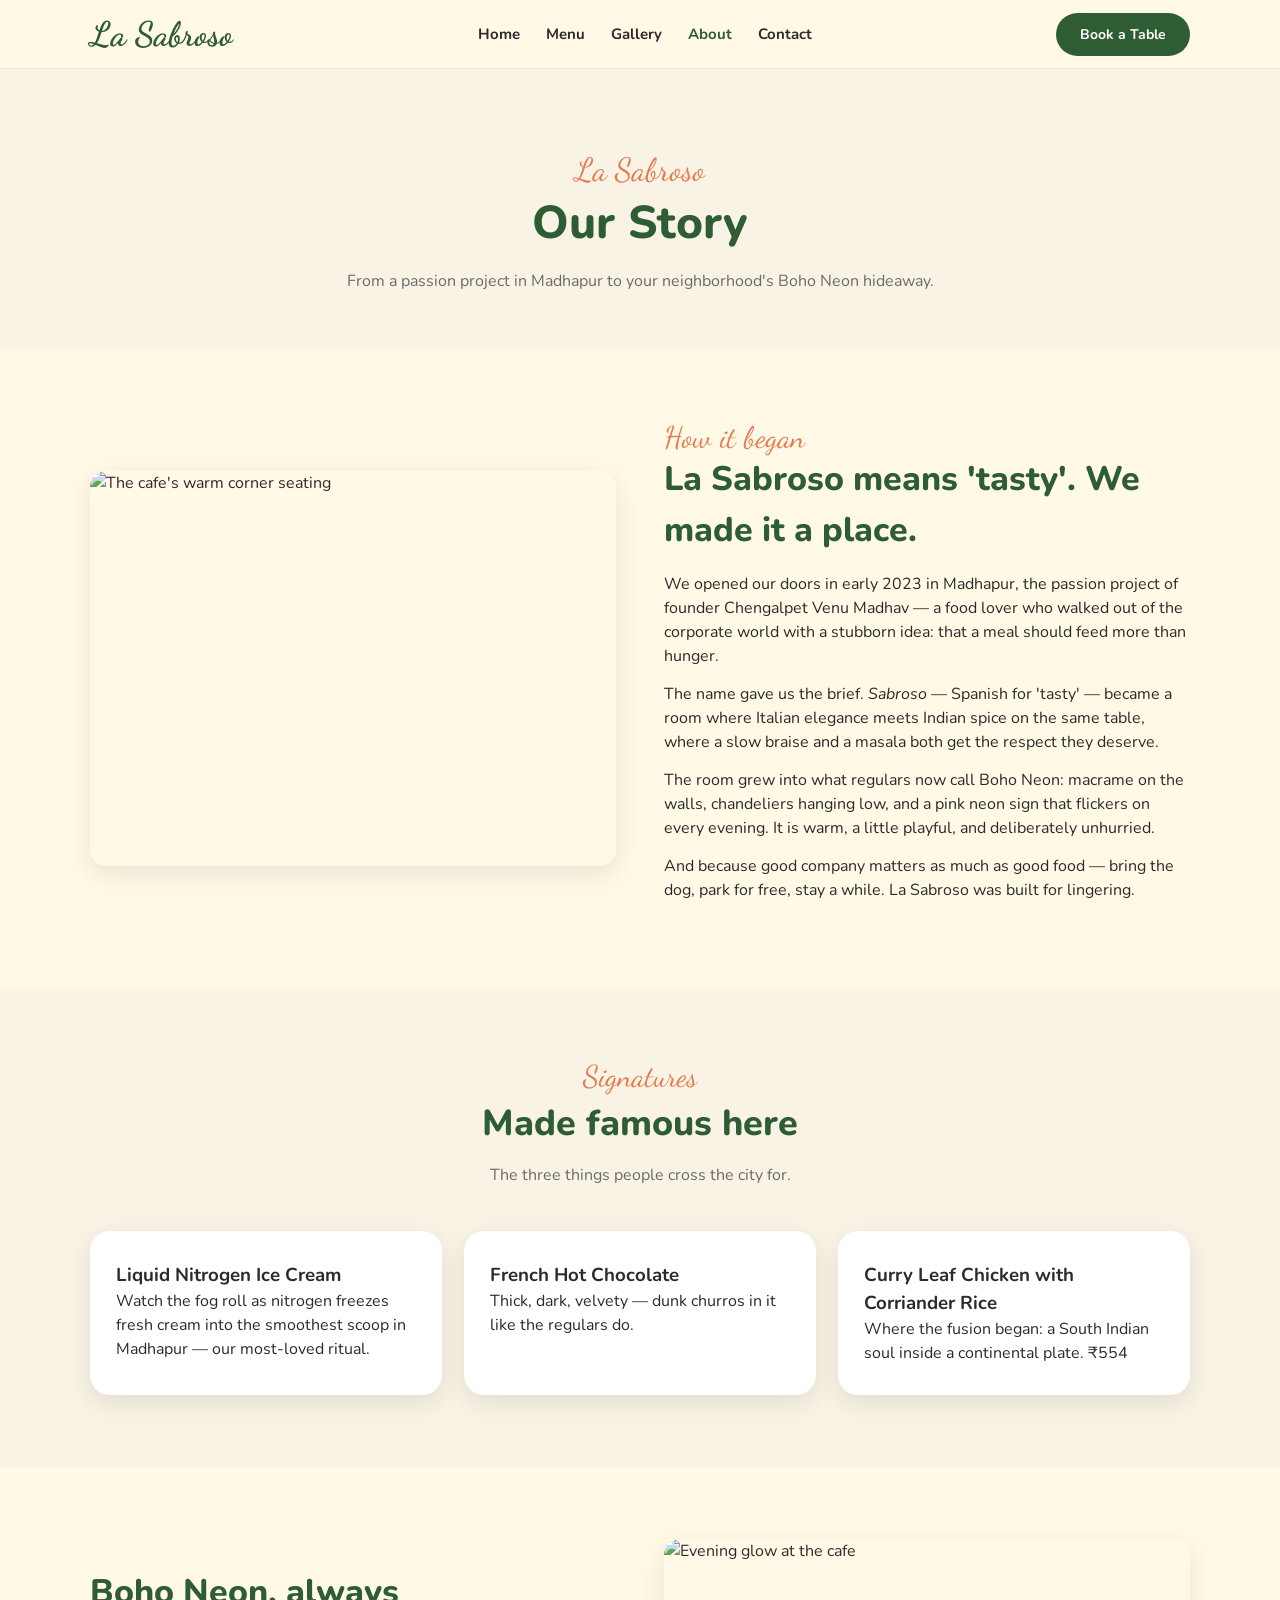
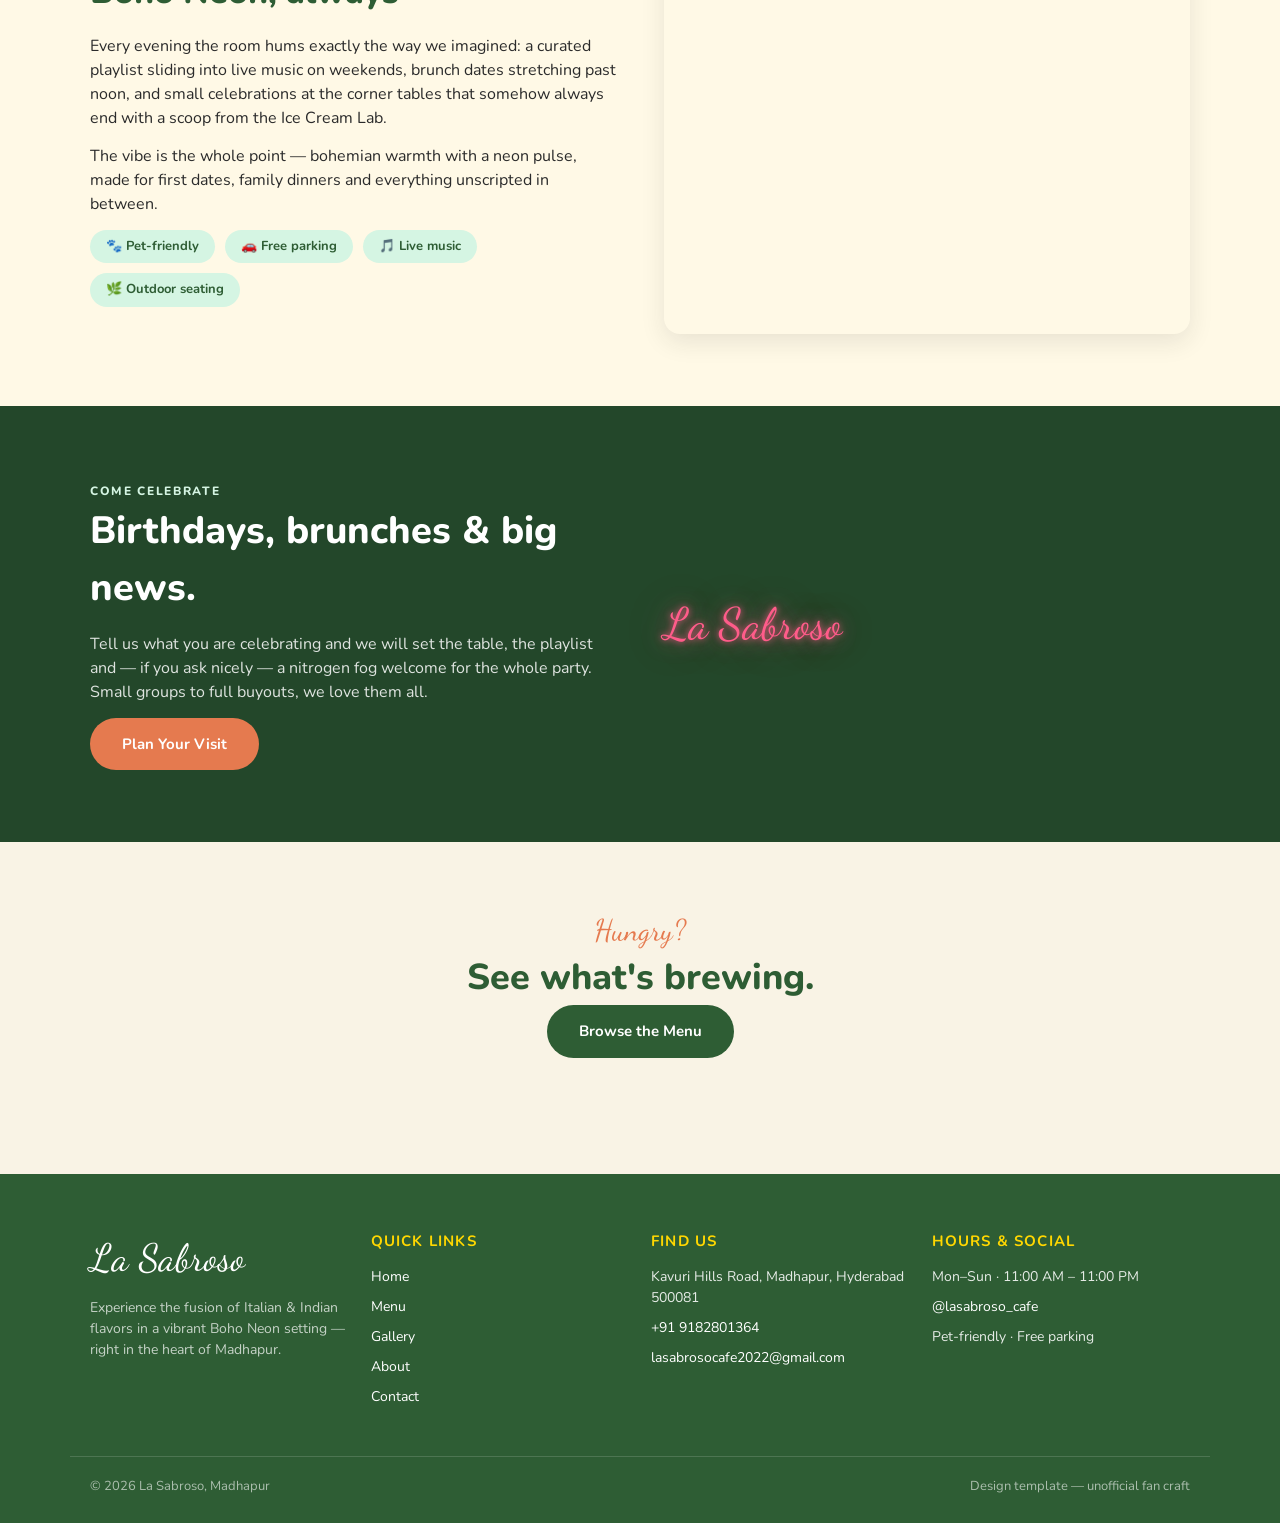
==== about.html @ 9836af0d "La Sabroso design template: DESIGN.md brand tokens + 5-page HTML/CSS kit (Home, Menu, Gallery, About" ====
<!DOCTYPE html>
<html lang="en">
<head>
  <meta charset="UTF-8">
  <meta name="viewport" content="width=device-width, initial-scale=1.0">
  <title>About — La Sabroso · Boho Neon Cafe in Madhapur</title>
  <meta name="description" content="The story of La Sabroso, Madhapur — a passion project blending Italian elegance with Indian spice, liquid-nitrogen gelato, and a pet-friendly Boho Neon room.">
  <link rel="preconnect" href="https://fonts.googleapis.com">
  <link rel="preconnect" href="https://fonts.gstatic.com" crossorigin>
  <link href="https://fonts.googleapis.com/css2?family=Dancing+Script:wght@600;700&family=Nunito:wght@400;600;700;800&family=Playfair+Display:ital,wght@0,500;1,500&display=swap" rel="stylesheet">
  <link rel="stylesheet" href="assets/css/style.css">
</head>
<body>

  <nav class="nav">
    <div class="container nav__inner">
      <a class="nav__logo" href="index.html">La Sabroso</a>
      <ul class="nav__links">
        <li><a href="index.html">Home</a></li>
        <li><a href="menu.html">Menu</a></li>
        <li><a href="gallery.html">Gallery</a></li>
        <li><a href="about.html" aria-current="page">About</a></li>
        <li><a href="contact.html">Contact</a></li>
      </ul>
      <a class="btn btn--filled nav__cta" href="contact.html">Book a Table</a>
      <button class="nav__toggle" aria-label="Menu">☰</button>
    </div>
  </nav>

  <header class="page-hero">
    <div class="container">
      <span class="kicker">La Sabroso</span>
      <h1>Our Story</h1>
      <p>From a passion project in Madhapur to your neighborhood's Boho Neon hideaway.</p>
    </div>
  </header>

  <main>
    <section class="section">
      <div class="container">
        <div class="split reveal">
          <div class="split__media">
            <img src="https://images.unsplash.com/photo-1521017432531-fbd92d768814?q=80&w=900&auto=format&fit=crop" alt="The cafe's warm corner seating" loading="lazy">
          </div>
          <div>
            <span class="kicker script">How it began</span>
            <h2>La Sabroso means 'tasty'. We made it a place.</h2>
            <p>We opened our doors in early 2023 in Madhapur, the passion project of founder Chengalpet Venu Madhav — a food lover who walked out of the corporate world with a stubborn idea: that a meal should feed more than hunger.</p>
            <p>The name gave us the brief. <em>Sabroso</em> — Spanish for 'tasty' — became a room where Italian elegance meets Indian spice on the same table, where a slow braise and a masala both get the respect they deserve.</p>
            <p>The room grew into what regulars now call Boho Neon: macrame on the walls, chandeliers hanging low, and a pink neon sign that flickers on every evening. It is warm, a little playful, and deliberately unhurried.</p>
            <p>And because good company matters as much as good food — bring the dog, park for free, stay a while. La Sabroso was built for lingering.</p>
          </div>
        </div>
      </div>
    </section>

    <section class="section section--alt">
      <div class="container">
        <div class="section-heading reveal">
          <span class="kicker">Signatures</span>
          <h2>Made famous here</h2>
          <p>The three things people cross the city for.</p>
        </div>
        <div class="grid grid--3">
          <div class="card reveal">
            <h3>Liquid Nitrogen Ice Cream</h3>
            <p>Watch the fog roll as nitrogen freezes fresh cream into the smoothest scoop in Madhapur — our most-loved ritual.</p>
          </div>
          <div class="card reveal">
            <h3>French Hot Chocolate</h3>
            <p>Thick, dark, velvety — dunk churros in it like the regulars do.</p>
          </div>
          <div class="card reveal">
            <h3>Curry Leaf Chicken with Corriander Rice</h3>
            <p>Where the fusion began: a South Indian soul inside a continental plate. ₹554</p>
          </div>
        </div>
      </div>
    </section>

    <section class="section">
      <div class="container">
        <div class="split split--reverse reveal">
          <div>
            <h2>Boho Neon, always</h2>
            <p>Every evening the room hums exactly the way we imagined: a curated playlist sliding into live music on weekends, brunch dates stretching past noon, and small celebrations at the corner tables that somehow always end with a scoop from the Ice Cream Lab.</p>
            <p>The vibe is the whole point — bohemian warmth with a neon pulse, made for first dates, family dinners and everything unscripted in between.</p>
            <div class="amenities grid grid--2">
              <span class="amenity">🐾 Pet-friendly</span>
              <span class="amenity">🚗 Free parking</span>
              <span class="amenity">🎵 Live music</span>
              <span class="amenity">🌿 Outdoor seating</span>
            </div>
          </div>
          <div class="split__media">
            <img src="https://images.unsplash.com/photo-1445116572660-236099ec97a0?q=80&w=900&auto=format&fit=crop" alt="Evening glow at the cafe" loading="lazy">
          </div>
        </div>
      </div>
    </section>

    <section class="section events">
      <div class="container">
        <div class="split reveal">
          <div>
            <span class="eyebrow">Come celebrate</span>
            <h2>Birthdays, brunches &amp; big news.</h2>
            <p>Tell us what you are celebrating and we will set the table, the playlist and — if you ask nicely — a nitrogen fog welcome for the whole party. Small groups to full buyouts, we love them all.</p>
            <a class="btn btn--terra" href="contact.html">Plan Your Visit</a>
          </div>
          <div class="neon-sign">La Sabroso</div>
        </div>
      </div>
    </section>

    <section class="section section--alt">
      <div class="container">
        <div class="section-heading reveal">
          <span class="kicker">Hungry?</span>
          <h2>See what's brewing.</h2>
          <a class="btn btn--filled" href="menu.html">Browse the Menu</a>
        </div>
      </div>
    </section>
  </main>

  <footer class="footer">
    <div class="container grid grid--4">
      <div>
        <span class="script">La Sabroso</span>
        <p class="footer__blurb">Experience the fusion of Italian &amp; Indian flavors in a vibrant Boho Neon setting — right in the heart of Madhapur.</p>
      </div>
      <div>
        <h3>Quick Links</h3>
        <ul>
          <li><a href="index.html">Home</a></li>
          <li><a href="menu.html">Menu</a></li>
          <li><a href="gallery.html">Gallery</a></li>
          <li><a href="about.html">About</a></li>
          <li><a href="contact.html">Contact</a></li>
        </ul>
      </div>
      <div>
        <h3>Find Us</h3>
        <ul>
          <li>Kavuri Hills Road, Madhapur, Hyderabad 500081</li>
          <li><a href="tel:+919182801364">+91 9182801364</a></li>
          <li><a href="mailto:lasabrosocafe2022@gmail.com">lasabrosocafe2022@gmail.com</a></li>
        </ul>
      </div>
      <div>
        <h3>Hours &amp; Social</h3>
        <ul>
          <li>Mon–Sun · 11:00 AM – 11:00 PM</li>
          <li><a href="https://www.instagram.com/lasabroso_cafe/" target="_blank" rel="noopener">@lasabroso_cafe</a></li>
          <li>Pet-friendly · Free parking</li>
        </ul>
      </div>
    </div>
    <div class="container footer__bottom">
      <span>© 2026 La Sabroso, Madhapur</span>
      <span>Design template — unofficial fan craft</span>
    </div>
  </footer>

  <script src="assets/js/main.js" defer></script>
</body>
</html>
---- assets/css/style.css ----
/* ============================================================
   La Sabroso — Design System CSS (vanilla, no build step)
   Brand tokens mirror DESIGN.md. Mobile-first.
   ============================================================ */

:root {
  /* palette */
  --c-forest: #2E5D34;
  --c-forest-deep: #23472A;
  --c-cream: #FFF9E6;
  --c-parchment: #F9F3E5;
  --c-butter: #FFF9D1;
  --c-terracotta: #E57A4F;
  --c-terracotta-deep: #C9623A;
  --c-mint: #D5F5E3;
  --c-gold: #FFD700;
  --c-neon-pink: #FF5C8A;
  --c-ink: #2B2B2B;
  --c-gray: #6B6B6B;
  /* fonts */
  --font-script: 'Dancing Script', cursive;
  --font-body: 'Nunito', system-ui, -apple-system, sans-serif;
  --font-accent: 'Playfair Display', Georgia, serif;
  /* shape */
  --r-pill: 999px;
  --r-card: 20px;
  --r-img: 16px;
  --shadow-card: 0 8px 24px rgba(43, 43, 43, 0.10);
  --shadow-lift: 0 14px 34px rgba(43, 43, 43, 0.16);
  --max-w: 1140px;
}

* { box-sizing: border-box; margin: 0; padding: 0; }

html { scroll-behavior: smooth; }

body {
  font-family: var(--font-body);
  background: var(--c-cream);
  color: var(--c-ink);
  line-height: 1.5;
  -webkit-font-smoothing: antialiased;
}

img { max-width: 100%; display: block; }

a { color: var(--c-forest); text-decoration: none; }
a:hover { color: var(--c-forest-deep); }

.container { max-width: var(--max-w); margin: 0 auto; padding: 0 20px; }

/* ---------- type utilities ---------- */
.script { font-family: var(--font-script); }
.accent-quote { font-family: var(--font-accent); font-style: italic; }
.kicker { font-family: var(--font-script); font-size: 30px; color: var(--c-terracotta); display: block; line-height: 1.1; }
.center { display: flex; align-items: center; justify-content: center; }

.section { padding: 72px 0; }
.section--alt { background: var(--c-parchment); }

.section-heading { text-align: center; margin-bottom: 44px; }
.section-heading .kicker {
  font-family: var(--font-script);
  font-size: 30px;
  color: var(--c-terracotta);
  display: block;
  line-height: 1.1;
}
.section-heading h2 {
  font-size: 36px;
  font-weight: 800;
  color: var(--c-forest);
  margin-top: 4px;
}
.section-heading p { color: var(--c-gray); max-width: 620px; margin: 12px auto 0; }

/* ---------- buttons ---------- */
.btn {
  display: inline-flex; align-items: center; gap: 8px;
  padding: 13px 30px;
  border-radius: var(--r-pill);
  font-weight: 700; font-size: 15px;
  cursor: pointer;
  border: 2px solid transparent;
  transition: transform 150ms ease, box-shadow 150ms ease, background 150ms ease;
}
.btn:active { transform: translateY(0); }
.btn--filled { background: var(--c-forest); color: #fff; }
.btn--filled:hover { background: var(--c-forest-deep); color: #fff; transform: translateY(-3px); box-shadow: var(--shadow-lift); }
.btn--outline { background: #fff; color: var(--c-forest); border-color: var(--c-forest); }
.btn--outline:hover { background: var(--c-forest); color: #fff; transform: translateY(-3px); box-shadow: var(--shadow-lift); }
.btn--terra { background: var(--c-terracotta); color: #fff; }
.btn--terra:hover { background: var(--c-terracotta-deep); color: #fff; transform: translateY(-3px); box-shadow: var(--shadow-lift); }

/* ---------- nav ---------- */
.nav {
  position: sticky; top: 0; z-index: 100;
  background: rgba(255, 249, 230, 0.92);
  backdrop-filter: blur(10px);
  border-bottom: 1px solid rgba(46, 93, 52, 0.10);
}
.nav__inner { display: flex; align-items: center; justify-content: space-between; height: 68px; }
.nav__logo { font-family: var(--font-script); font-size: 34px; font-weight: 700; color: var(--c-forest); }
.nav__links { display: flex; align-items: center; gap: 26px; list-style: none; }
.nav__links a { font-weight: 700; font-size: 15px; color: var(--c-ink); }
.nav__links a:hover, .nav__links a[aria-current="page"] { color: var(--c-forest); }
.nav__cta { padding: 9px 22px; font-size: 14px; }
.nav__toggle { display: none; background: none; border: none; font-size: 26px; color: var(--c-forest); cursor: pointer; }

@media (max-width: 820px) {
  .nav__toggle { display: block; }
  .nav__links {
    position: absolute; top: 68px; left: 0; right: 0;
    flex-direction: column; gap: 0;
    background: var(--c-cream);
    border-bottom: 1px solid rgba(46, 93, 52, 0.12);
    display: none;
  }
  .nav__links.open { display: flex; }
  .nav__links li { width: 100%; text-align: center; }
  .nav__links a { display: block; padding: 14px; }
}

/* ---------- hero (home) ---------- */
.hero {
  position: relative;
  min-height: 88vh;
  display: flex; align-items: center; justify-content: center;
  background-image: var(--hero-img, url('../img/hero.jpg'));
  background-size: cover; background-position: center;
}
.hero::before {
  content: ''; position: absolute; inset: 0;
  background: rgba(35, 71, 42, 0.35);
  backdrop-filter: blur(6px) sepia(0.25);
}
.hero__card {
  position: relative;
  background: rgba(255, 249, 209, 0.94);
  border-radius: var(--r-card);
  padding: 52px 46px;
  text-align: center;
  max-width: 620px;
  margin: 0 20px;
  box-shadow: var(--shadow-card);
}
.hero__logo { font-family: var(--font-script); font-size: 64px; font-weight: 700; color: var(--c-forest); line-height: 1; }
.hero__tagline { font-family: var(--font-accent); font-style: italic; font-size: 19px; color: var(--c-terracotta); margin: 12px 0 10px; }
.hero__sub { color: var(--c-ink); font-size: 16px; margin-bottom: 28px; }
.hero__actions { display: flex; gap: 14px; justify-content: center; flex-wrap: wrap; }

/* ---------- offer strip ---------- */
.offers { background: var(--c-butter); padding: 22px 0; border-block: 1px dashed rgba(229, 122, 79, 0.5); }
.offers__row { display: flex; gap: 14px; justify-content: center; flex-wrap: wrap; }
.offer-chip {
  background: #fff; border: 1px solid rgba(46, 93, 52, 0.15);
  border-radius: var(--r-pill); padding: 8px 20px;
  font-size: 14px; font-weight: 700; color: var(--c-forest);
  box-shadow: 0 3px 10px rgba(43,43,43,0.06);
}
.offer-chip b { color: var(--c-terracotta); }
.offers__note { text-align: center; font-size: 12px; color: var(--c-gray); margin-top: 10px; }

/* ---------- generic cards ---------- */
.card {
  background: #fff;
  border-radius: var(--r-card);
  box-shadow: var(--shadow-card);
  padding: 30px 26px;
  transition: transform 150ms ease, box-shadow 150ms ease;
}
.card:hover { transform: translateY(-3px); box-shadow: var(--shadow-lift); }

.grid { display: grid; gap: 22px; }
.grid--3 { grid-template-columns: repeat(3, 1fr); }
.grid--4 { grid-template-columns: repeat(4, 1fr); }
.grid--2 { grid-template-columns: repeat(2, 1fr); }
@media (max-width: 900px) { .grid--4 { grid-template-columns: repeat(2, 1fr); } .grid--3 { grid-template-columns: repeat(2, 1fr); } }
@media (max-width: 620px) { .grid--4, .grid--3, .grid--2 { grid-template-columns: 1fr; } }

.specialty { text-align: center; }
.specialty__icon { font-size: 38px; margin-bottom: 14px; }
.specialty h3 { font-size: 22px; color: var(--c-forest); margin-bottom: 10px; }
.specialty p { font-size: 15px; color: var(--c-gray); }

/* partner cards */
.partner { display: flex; align-items: center; gap: 16px; }
.partner__logo { width: 52px; height: 52px; border-radius: 14px; display: grid; place-items: center; font-weight: 800; color: #fff; font-size: 13px; flex-shrink: 0; }
.partner h3 { font-size: 18px; color: var(--c-forest); }
.partner p { font-size: 13px; color: var(--c-gray); }
.partner--zomato .partner__logo { background: #E23744; }
.partner--swiggy .partner__logo { background: #FC8019; }
.partner--district .partner__logo { background: #1F2937; }
.partner--dineout .partner__logo { background: #F59E0B; }

/* ---------- split section (about teaser / events) ---------- */
.split { display: grid; grid-template-columns: 1fr 1fr; gap: 48px; align-items: center; }
.split--reverse .split__media { order: 2; }
@media (max-width: 860px) { .split { grid-template-columns: 1fr; } .split--reverse .split__media { order: 0; } }
.split__media img { border-radius: var(--r-img); width: 100%; aspect-ratio: 4/3; object-fit: cover; box-shadow: var(--shadow-card); }
.split h2 { font-size: 34px; color: var(--c-forest); font-weight: 800; margin-bottom: 16px; }
.split p { color: var(--c-ink); margin-bottom: 14px; }

/* ---------- events (dark + neon) ---------- */
.events { background: var(--c-forest-deep); color: #fff; }
.events .eyebrow { text-transform: uppercase; letter-spacing: 0.14em; font-size: 12px; font-weight: 800; color: var(--c-mint); }
.events h2 { color: #fff; font-size: 38px; }
.events p { color: rgba(255,255,255,0.85); }
.neon-sign {
  font-family: var(--font-script);
  font-size: 44px;
  color: var(--c-neon-pink);
  text-shadow: 0 0 6px rgba(255, 92, 138, 0.9), 0 0 20px rgba(255, 92, 138, 0.55), 0 0 44px rgba(255, 92, 138, 0.35);
  animation: neon-flicker 4.2s infinite;
}
@keyframes neon-flicker {
  0%, 100% { opacity: 1; }
  20% { opacity: 0.55; }
  24% { opacity: 1; }
  63% { opacity: 0.6; }
  68% { opacity: 1; }
}
.perk { background: rgba(255,255,255,0.08); border: 1px solid rgba(255,255,255,0.14); border-radius: var(--r-card); padding: 22px; }
.perk h4 { color: var(--c-gold); font-size: 18px; margin-bottom: 6px; }
.perk p { font-size: 14px; color: rgba(255,255,255,0.8); }

/* ---------- testimonials ---------- */
.carousel { position: relative; max-width: 720px; margin: 0 auto; }
.carousel__track { overflow: hidden; border-radius: var(--r-card); }
.carousel__slides { display: flex; transition: transform 350ms ease; }
.testimonial { flex: 0 0 100%; background: #fff; border-radius: var(--r-card); box-shadow: var(--shadow-card); padding: 40px 36px; text-align: center; }
.testimonial__stars { color: var(--c-gold); font-size: 20px; letter-spacing: 4px; }
.testimonial blockquote { font-family: var(--font-accent); font-style: italic; font-size: 19px; margin: 16px 0 20px; color: var(--c-ink); }
.testimonial figcaption { font-weight: 800; color: var(--c-forest); }
.testimonial figcaption span { display: block; font-size: 12px; letter-spacing: 0.12em; color: var(--c-gray); font-weight: 700; text-transform: uppercase; }
.carousel__btn {
  position: absolute; top: 50%; transform: translateY(-50%);
  width: 42px; height: 42px; border-radius: 50%;
  border: 2px solid var(--c-forest); background: #fff; color: var(--c-forest);
  font-size: 18px; cursor: pointer; transition: transform 150ms ease;
}
.carousel__btn:hover { transform: translateY(-50%) scale(1.08); }
.carousel__btn--prev { left: -14px; }
.carousel__btn--next { right: -14px; }
.carousel__dots { display: flex; gap: 8px; justify-content: center; margin-top: 18px; }
.carousel__dots button { width: 9px; height: 9px; border-radius: 50%; border: none; background: rgba(46,93,52,0.25); cursor: pointer; }
.carousel__dots button.active { background: var(--c-forest); }

/* ---------- gallery strips & masonry ---------- */
.strip { display: flex; gap: 14px; overflow-x: auto; padding: 6px 2px 18px; scroll-snap-type: x mandatory; }
.strip img { flex: 0 0 260px; height: 190px; object-fit: cover; border-radius: var(--r-img); scroll-snap-align: start; cursor: pointer; transition: transform 150ms ease, box-shadow 150ms ease; box-shadow: var(--shadow-card); }
.strip img:hover { transform: translateY(-3px); box-shadow: var(--shadow-lift); }

.masonry { columns: 3 280px; column-gap: 16px; }
.masonry figure { break-inside: avoid; margin-bottom: 16px; position: relative; }
.masonry img { width: 100%; border-radius: var(--r-img); box-shadow: var(--shadow-card); cursor: pointer; transition: transform 150ms ease, box-shadow 150ms ease; }
.masonry img:hover { transform: translateY(-3px); box-shadow: var(--shadow-lift); }
.masonry figcaption { font-size: 12px; color: var(--c-gray); padding: 6px 4px 0; }

/* lightbox */
.lightbox { position: fixed; inset: 0; z-index: 200; background: rgba(27, 43, 32, 0.88); display: none; align-items: center; justify-content: center; padding: 24px; }
.lightbox.open { display: flex; }
.lightbox img { max-width: min(92vw, 900px); max-height: 84vh; border-radius: var(--r-img); box-shadow: var(--shadow-lift); }
.lightbox__close { position: absolute; top: 22px; right: 26px; background: none; border: none; color: #fff; font-size: 34px; cursor: pointer; }

/* ---------- newsletter ---------- */
.newsletter { background: var(--c-mint); }
.newsletter__inner { text-align: center; max-width: 560px; margin: 0 auto; }
.newsletter h2 { color: var(--c-forest); font-size: 32px; }
.newsletter form { display: flex; gap: 10px; margin-top: 22px; }
.newsletter input {
  flex: 1; border: 2px solid rgba(46,93,52,0.25); border-radius: var(--r-pill);
  padding: 12px 22px; font-family: inherit; font-size: 15px; background: #fff;
}
.newsletter input:focus { outline: none; border-color: var(--c-forest); }
@media (max-width: 560px) { .newsletter form { flex-direction: column; } }

/* ---------- footer ---------- */
.footer { background: var(--c-forest); color: rgba(255,255,255,0.88); padding: 56px 0 26px; }
.footer a { color: #fff; }
.footer .script { color: #fff; font-size: 38px; }
.footer__blurb { font-size: 14px; color: rgba(255,255,255,0.72); margin-top: 10px; max-width: 300px; }
.footer h3 { color: var(--c-gold); font-size: 15px; letter-spacing: 0.08em; text-transform: uppercase; margin-bottom: 14px; }
.footer ul { list-style: none; }
.footer li { margin-bottom: 9px; font-size: 14px; }
.footer__bottom { border-top: 1px solid rgba(255,255,255,0.15); margin-top: 40px; padding-top: 20px; font-size: 13px; color: rgba(255,255,255,0.6); display: flex; justify-content: space-between; gap: 12px; flex-wrap: wrap; }

/* ---------- page hero (inner pages) ---------- */
.page-hero { background: var(--c-parchment); padding: 84px 0 56px; text-align: center; }
.page-hero .kicker { font-family: var(--font-script); font-size: 32px; color: var(--c-terracotta); }
.page-hero h1 { font-size: 46px; font-weight: 800; color: var(--c-forest); }
.page-hero p { color: var(--c-gray); max-width: 600px; margin: 12px auto 0; }

/* ---------- menu page ---------- */
.search-bar { position: relative; max-width: 480px; margin: 0 auto 26px; }
.search-bar input { width: 100%; border: 2px solid rgba(46,93,52,0.25); border-radius: var(--r-pill); padding: 13px 24px 13px 46px; font-family: inherit; font-size: 15px; background: #fff; }
.search-bar input:focus { outline: none; border-color: var(--c-forest); }
.search-bar::before { content: '⌕'; position: absolute; left: 20px; top: 50%; transform: translateY(-50%); font-size: 20px; color: var(--c-forest); }

.menu-tabs { display: flex; gap: 10px; overflow-x: auto; padding: 6px 2px 16px; position: sticky; top: 68px; background: var(--c-cream); z-index: 50; }
.menu-tabs button {
  flex: 0 0 auto; border: 2px solid var(--c-forest); background: #fff; color: var(--c-forest);
  border-radius: var(--r-pill); padding: 9px 20px; font-weight: 700; font-size: 13.5px; cursor: pointer;
  font-family: inherit; transition: background 150ms ease, color 150ms ease;
}
.menu-tabs button.active { background: var(--c-forest); color: #fff; }
.menu-tabs button:hover { background: var(--c-forest); color: #fff; }

.menu-cat { margin-bottom: 44px; }
.menu-cat > h2 { font-size: 26px; color: var(--c-forest); margin-bottom: 4px; }
.menu-cat > p { font-size: 13px; color: var(--c-gray); margin-bottom: 20px; }

.menu-item { display: flex; gap: 18px; background: #fff; border-radius: var(--r-card); box-shadow: var(--shadow-card); padding: 18px; margin-bottom: 14px; transition: transform 150ms ease, box-shadow 150ms ease; }
.menu-item:hover { transform: translateY(-2px); box-shadow: var(--shadow-lift); }
.menu-item__img { width: 96px; height: 96px; border-radius: 14px; object-fit: cover; flex-shrink: 0; }
.menu-item__img--placeholder { display: grid; place-items: center; background: var(--c-mint); color: var(--c-forest); font-size: 26px; }
.menu-item__body { flex: 1; min-width: 0; }
.menu-item__top { display: flex; align-items: baseline; justify-content: space-between; gap: 12px; }
.menu-item__name { font-weight: 800; font-size: 16.5px; color: var(--c-ink); display: flex; align-items: center; gap: 8px; flex-wrap: wrap; }
.menu-item__price { font-weight: 800; font-size: 16.5px; color: var(--c-terracotta); white-space: nowrap; }
.menu-item__price::before { content: ''; display: inline-block; width: 40px; border-bottom: 2px dotted rgba(229,122,79,0.45); vertical-align: middle; margin-right: 8px; }
.menu-item__desc { font-size: 13.5px; color: var(--c-gray); margin-top: 5px; }

.tag-veg, .tag-nonveg { width: 14px; height: 14px; border-radius: 3px; display: inline-grid; place-items: center; border: 1.6px solid; flex-shrink: 0; }
.tag-veg { border-color: #2E7D32; }
.tag-nonveg { border-color: #944A28; }
.tag-veg::after { content: ''; width: 6px; height: 6px; border-radius: 50%; background: #2E7D32; }
.tag-nonveg::after { content: ''; width: 0; height: 0; border-left: 4px solid transparent; border-right: 4px solid transparent; border-bottom: 6px solid #944A28; }

.badge-chef {
  background: linear-gradient(120deg, var(--c-gold), #FFC531);
  color: #5D4300; font-size: 10.5px; font-weight: 800; letter-spacing: 0.06em;
  padding: 3px 10px; border-radius: var(--r-pill); text-transform: uppercase;
}
.badge-sig { background: var(--c-mint); color: var(--c-forest); font-size: 10.5px; font-weight: 800; letter-spacing: 0.06em; padding: 3px 10px; border-radius: var(--r-pill); text-transform: uppercase; }

.menu-item.hidden, .menu-cat.hidden { display: none; }

.menu-note { text-align: center; font-size: 13px; color: var(--c-gray); margin-top: 34px; }

/* ---------- contact ---------- */
.contact-card h3 { color: var(--c-forest); font-size: 18px; margin-bottom: 8px; }
.contact-card p, .contact-card a { font-size: 15px; }
.hours-line { display: flex; justify-content: space-between; padding: 6px 0; border-bottom: 1px dashed rgba(46,93,52,0.2); font-size: 14.5px; }
.amenities { display: flex; flex-wrap: wrap; gap: 10px; }
.amenity { background: var(--c-mint); color: var(--c-forest); border-radius: var(--r-pill); padding: 7px 16px; font-size: 13px; font-weight: 700; }

/* ---------- reveal animation (JS-only; content always visible, effect is pure enhancement) ---------- */
.reveal { opacity: 1; transform: none; transition: opacity 500ms ease-out, transform 500ms ease-out; }

@media (prefers-reduced-motion: reduce) {
  .reveal { transition: none; }
  .neon-sign { animation: none; }
  html { scroll-behavior: auto; }
}
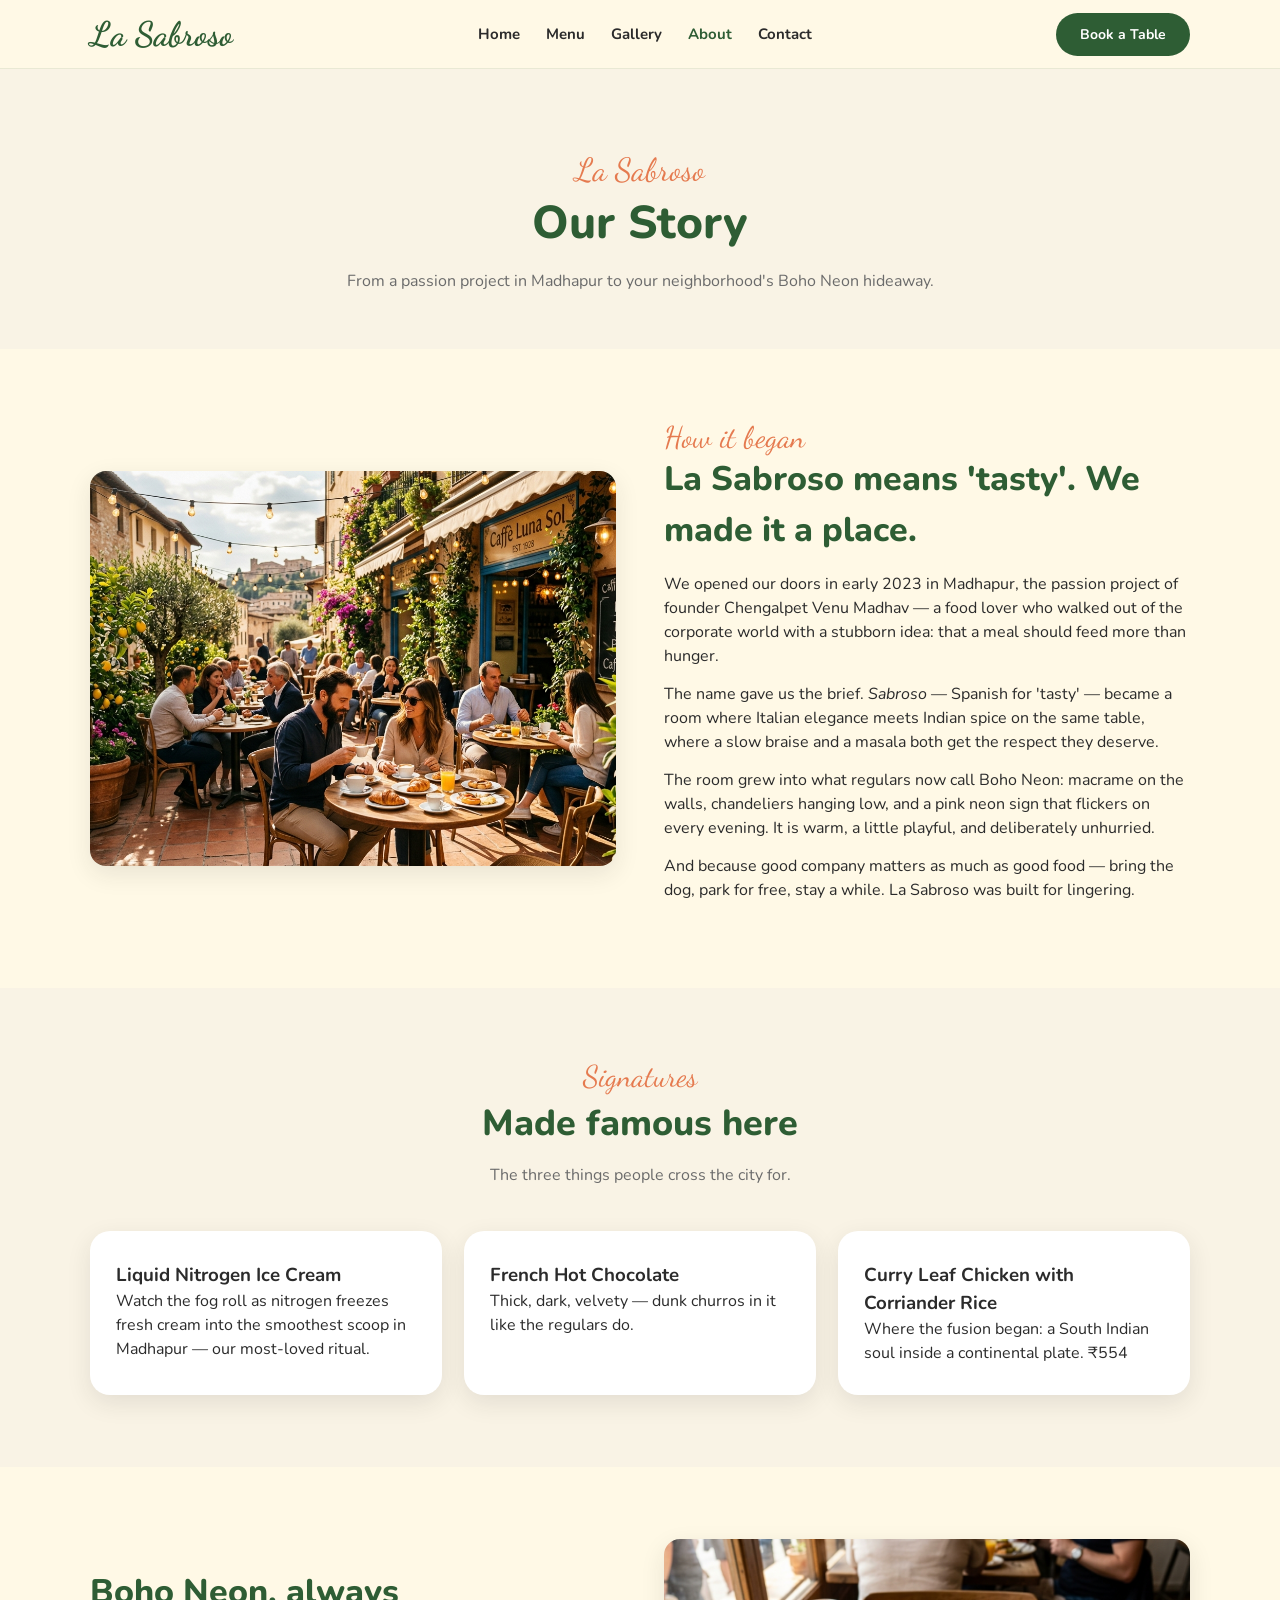
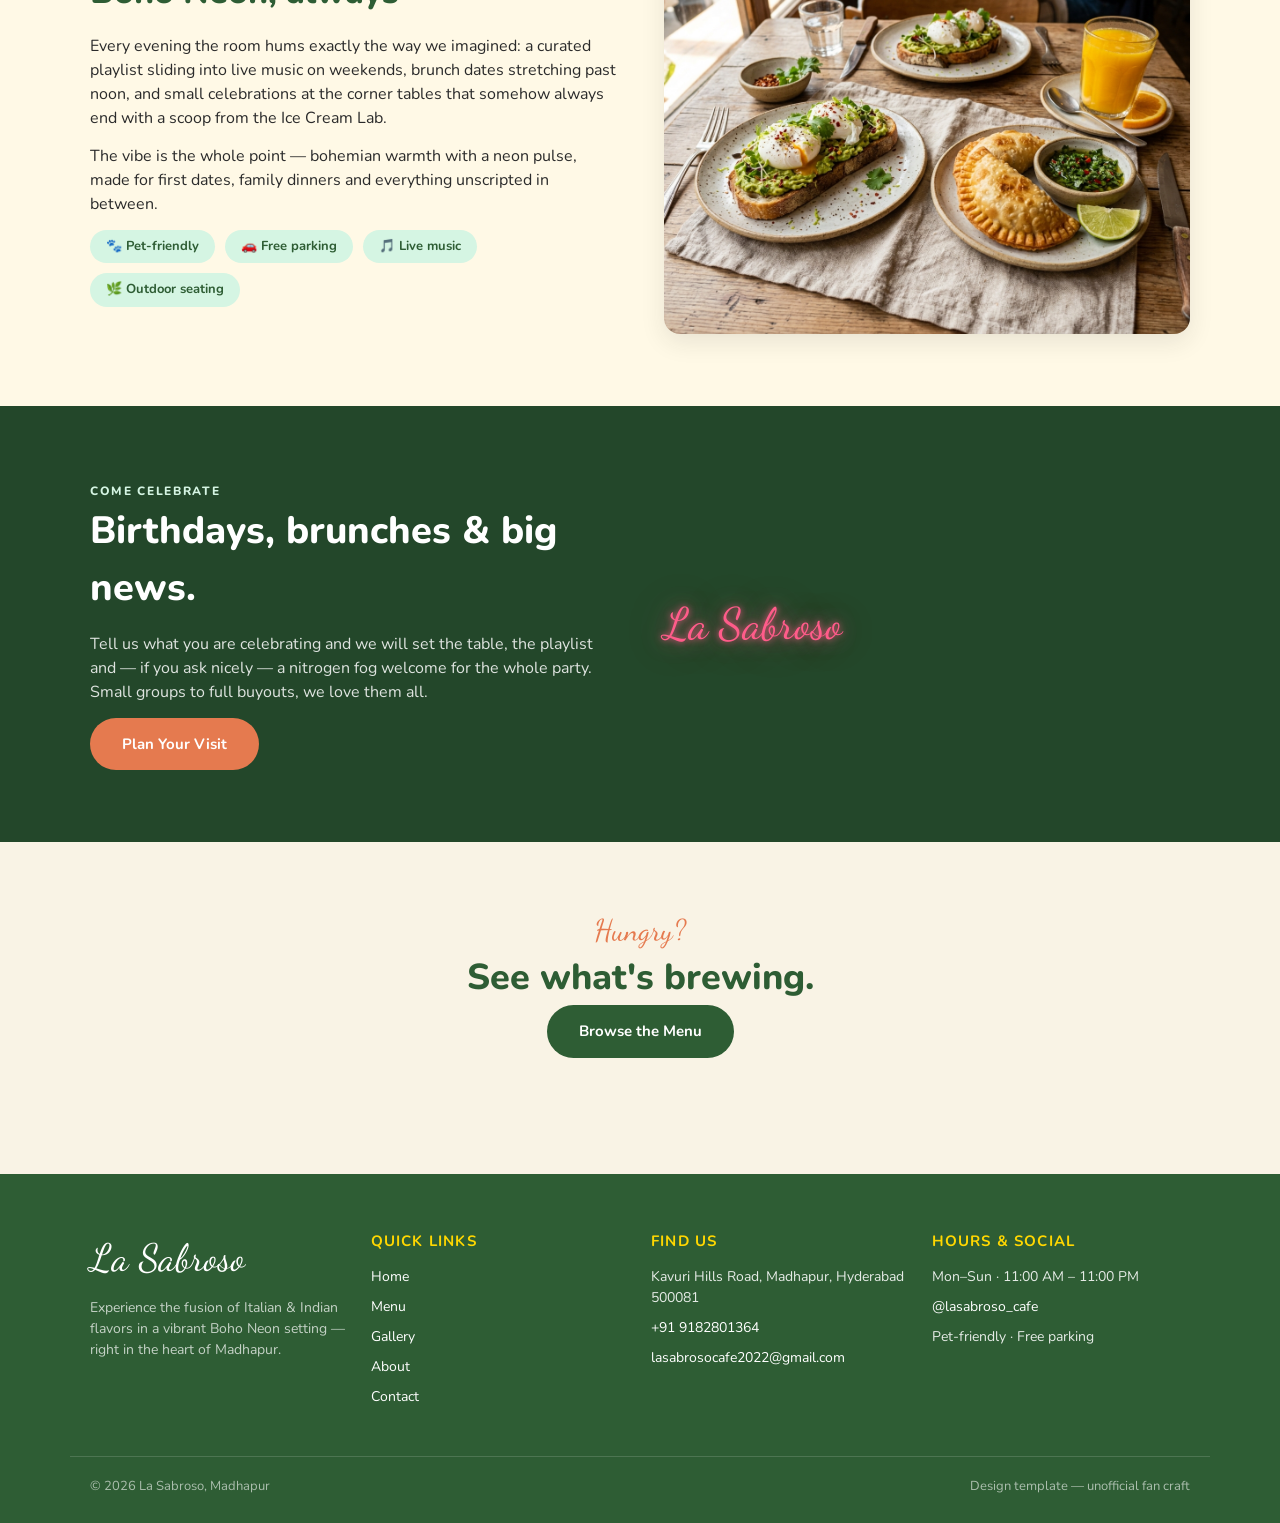
==== commit 6ea78e42: "fix(pos): resolve all R2 & R3 review findings - R2-2: Untrack .system_generated/ transcripts & stale" ====
--- a/about.html
+++ b/about.html
@@ -40,7 +40,7 @@
       <div class="container">
         <div class="split reveal">
           <div class="split__media">
-            <img src="https://images.unsplash.com/photo-1521017432531-fbd92d768814?q=80&w=900&auto=format&fit=crop" alt="The cafe's warm corner seating" loading="lazy">
+            <img src="./patio_ambiance_1786967473014.jpg" alt="The cafe's warm patio seating and garden" loading="lazy" decoding="async">
           </div>
           <div>
             <span class="kicker script">How it began</span>
@@ -93,7 +93,7 @@
             </div>
           </div>
           <div class="split__media">
-            <img src="https://images.unsplash.com/photo-1445116572660-236099ec97a0?q=80&w=900&auto=format&fit=crop" alt="Evening glow at the cafe" loading="lazy">
+            <img src="./artisan_brunch_1786967396580.jpg" alt="Artisan chef specials and continental brunch at the cafe" loading="lazy" decoding="async">
           </div>
         </div>
       </div>
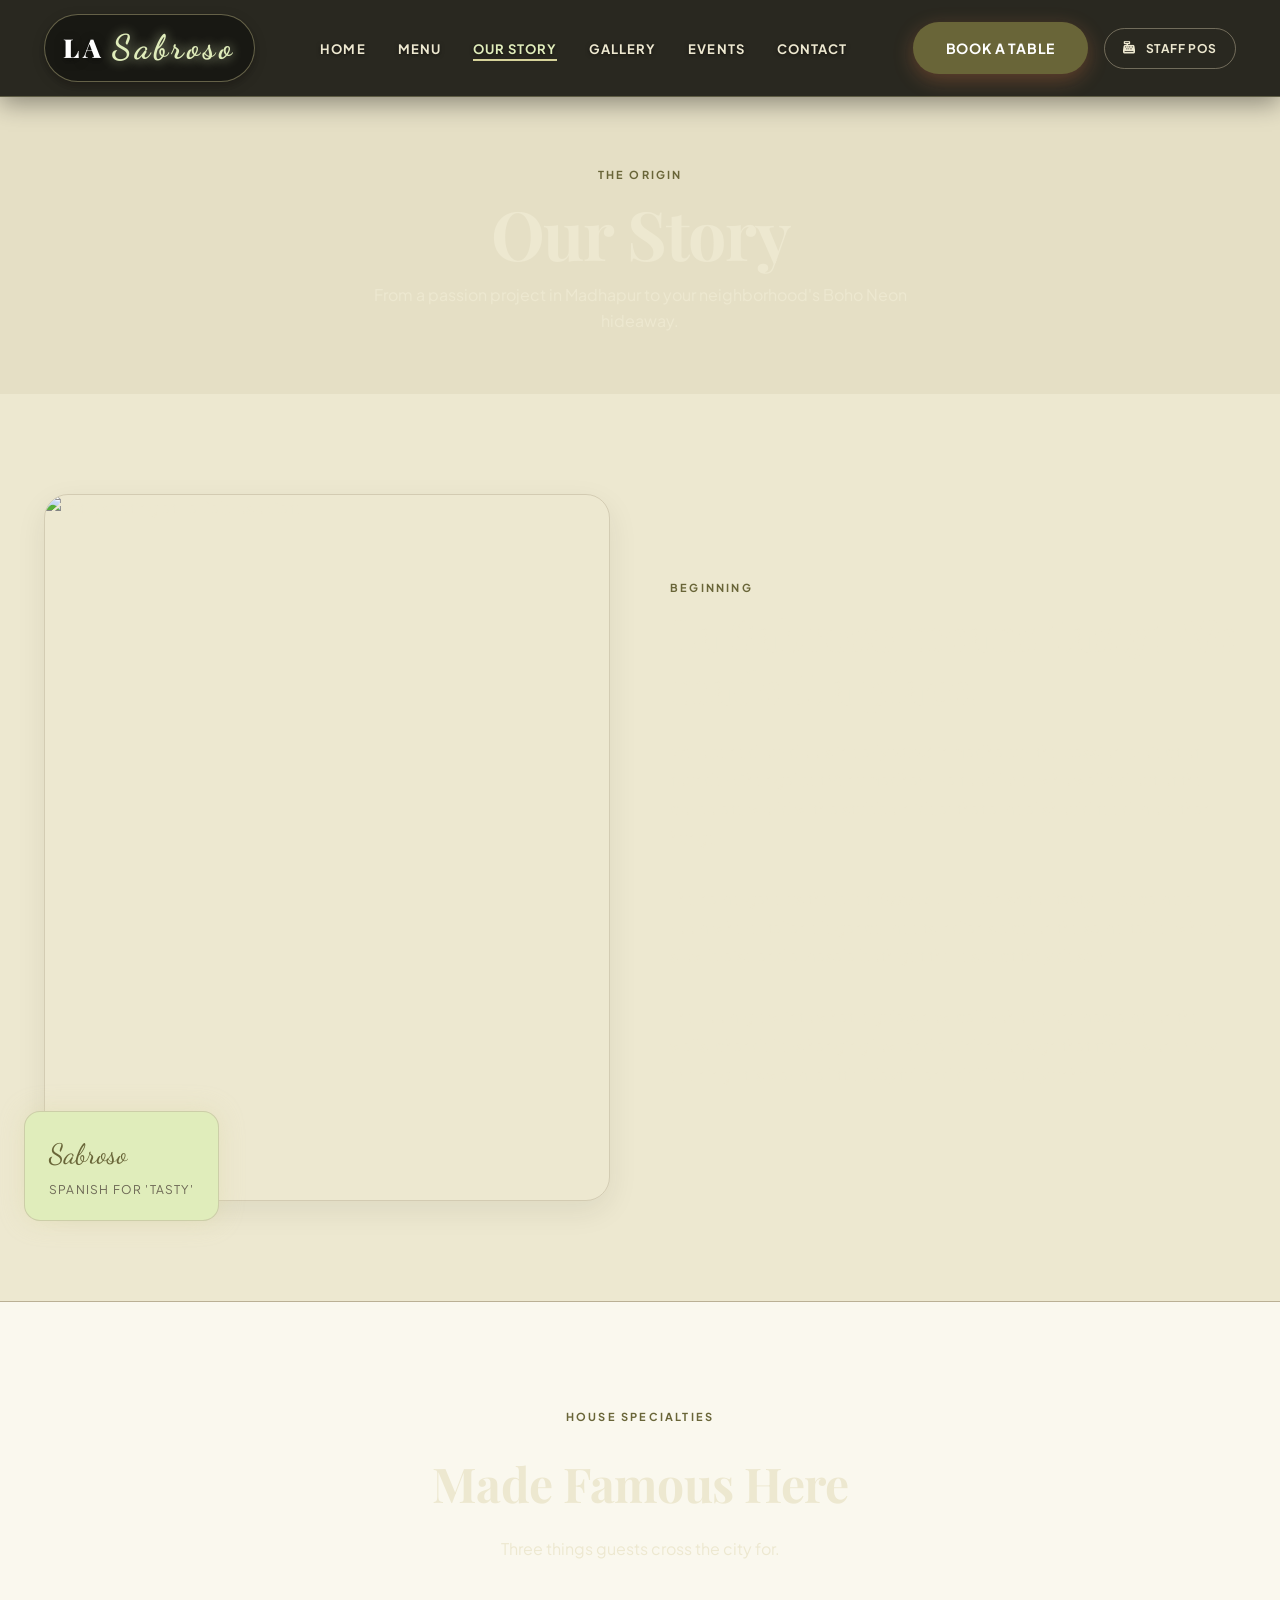
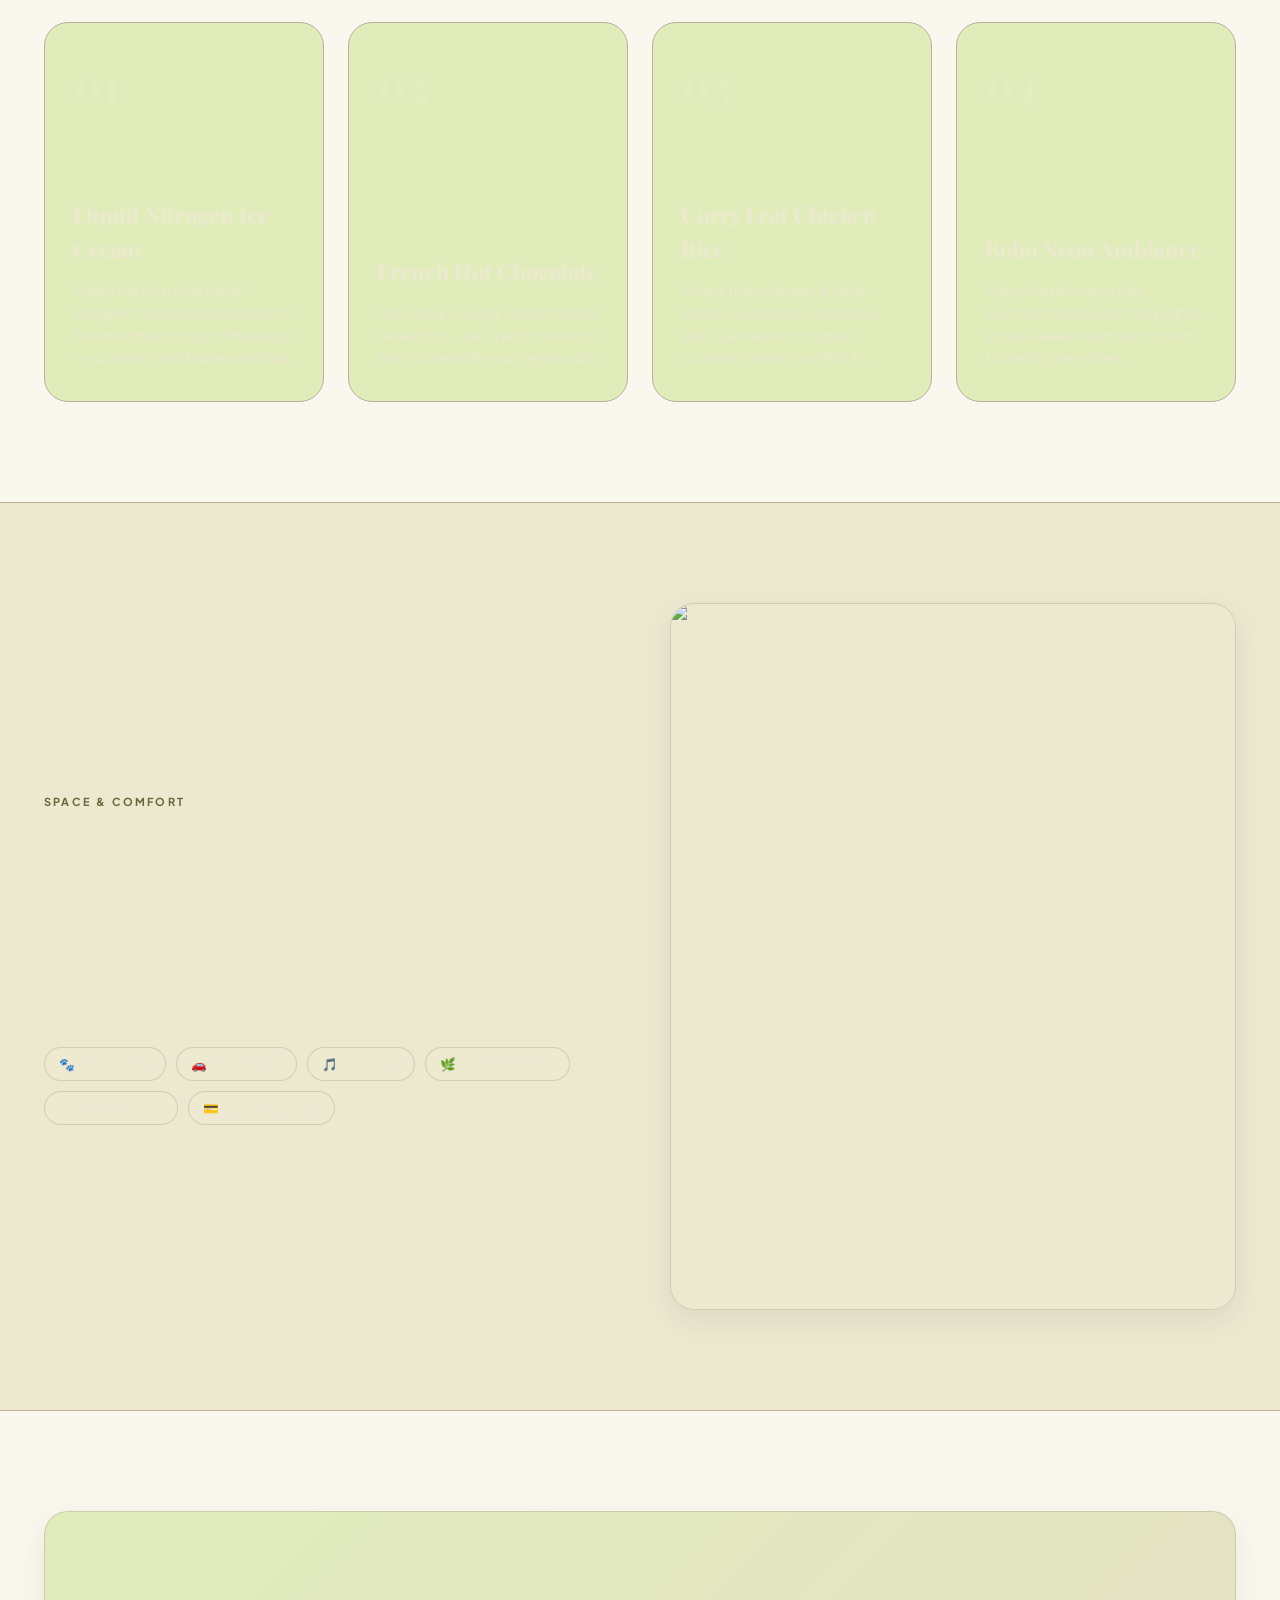
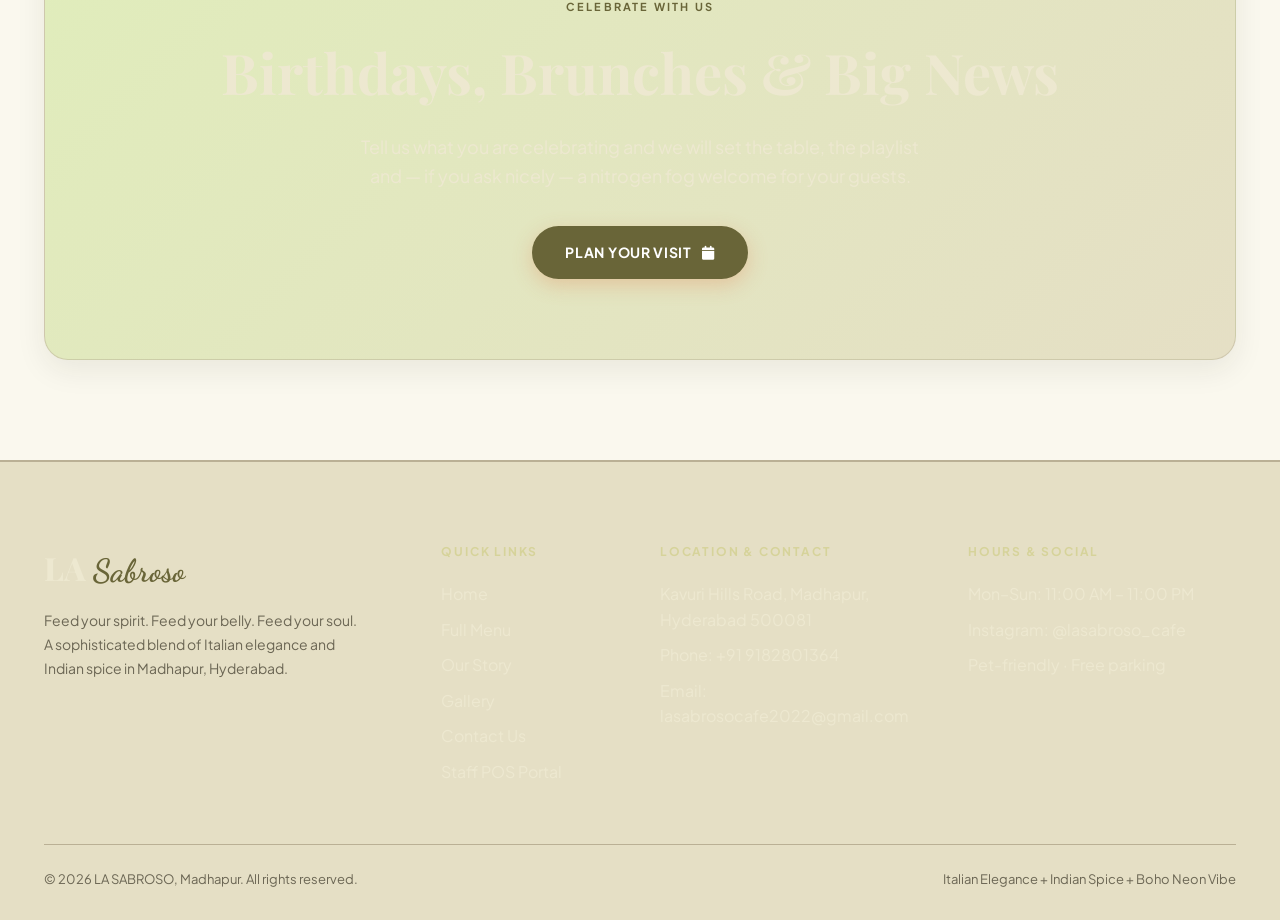
==== commit 66adfc2b: "feat(design-system): upgrade website aesthetic with warm palette, enhanced UI components, interactiv" ====
--- a/about.html
+++ b/about.html
@@ -7,159 +7,214 @@
   <meta name="description" content="The story of La Sabroso, Madhapur — a passion project blending Italian elegance with Indian spice, liquid-nitrogen gelato, and a pet-friendly Boho Neon room.">
   <link rel="preconnect" href="https://fonts.googleapis.com">
   <link rel="preconnect" href="https://fonts.gstatic.com" crossorigin>
-  <link href="https://fonts.googleapis.com/css2?family=Dancing+Script:wght@600;700&family=Nunito:wght@400;600;700;800&family=Playfair+Display:ital,wght@0,500;1,500&display=swap" rel="stylesheet">
+  <link href="https://fonts.googleapis.com/css2?family=Dancing+Script:wght@600;700&family=Plus+Jakarta+Sans:wght@300;400;500;600;700;800&family=Playfair+Display:ital,wght@0,400;0,600;0,700;0,900;1,400;1,600&display=swap" rel="stylesheet">
+  <link rel="stylesheet" href="https://cdnjs.cloudflare.com/ajax/libs/font-awesome/6.4.0/css/all.min.css" integrity="sha512-iecdLmaskl7CVkqkXNQ/ZH/XLlvWZOJyj7Yy7tcenmpD1ypASozpmT/E0iPtmFIB46ZmdtAc9eNBvH0H/ZpiBw==" crossorigin="anonymous" referrerpolicy="no-referrer">
   <link rel="stylesheet" href="assets/css/style.css">
 </head>
 <body>
 
+  <!-- ===== HEADER / NAVIGATION ===== -->
   <nav class="nav">
     <div class="container nav__inner">
-      <a class="nav__logo" href="index.html">La Sabroso</a>
+      <a class="nav__logo" href="index.html">LA <span>Sabroso</span></a>
+      
       <ul class="nav__links">
         <li><a href="index.html">Home</a></li>
         <li><a href="menu.html">Menu</a></li>
+        <li><a href="about.html" aria-current="page">Our Story</a></li>
         <li><a href="gallery.html">Gallery</a></li>
-        <li><a href="about.html" aria-current="page">About</a></li>
+        <li><a href="contact.html">Events</a></li>
         <li><a href="contact.html">Contact</a></li>
       </ul>
-      <a class="btn btn--filled nav__cta" href="contact.html">Book a Table</a>
-      <button class="nav__toggle" aria-label="Menu">☰</button>
+
+      <div class="nav__actions">
+        <a class="btn btn--filled nav__cta" href="contact.html">Book a Table</a>
+        <a class="btn btn--outline" href="pos.html" style="padding: 10px 18px; font-size: 12px;"><i class="fa-solid fa-cash-register"></i> Staff POS</a>
+      </div>
+
+      <button class="nav__toggle" aria-label="Open Navigation Menu">
+        <i class="fa-solid fa-bars"></i>
+      </button>
     </div>
   </nav>
 
-  <header class="page-hero">
-    <div class="container">
-      <span class="kicker">La Sabroso</span>
-      <h1>Our Story</h1>
-      <p>From a passion project in Madhapur to your neighborhood's Boho Neon hideaway.</p>
-    </div>
-  </header>
-
-  <main>
-    <section class="section">
-      <div class="container">
-        <div class="split reveal">
-          <div class="split__media">
-            <img src="./patio_ambiance_1786967473014.jpg" alt="The cafe's warm patio seating and garden" loading="lazy" decoding="async">
-          </div>
-          <div>
-            <span class="kicker script">How it began</span>
-            <h2>La Sabroso means 'tasty'. We made it a place.</h2>
-            <p>We opened our doors in early 2023 in Madhapur, the passion project of founder Chengalpet Venu Madhav — a food lover who walked out of the corporate world with a stubborn idea: that a meal should feed more than hunger.</p>
-            <p>The name gave us the brief. <em>Sabroso</em> — Spanish for 'tasty' — became a room where Italian elegance meets Indian spice on the same table, where a slow braise and a masala both get the respect they deserve.</p>
-            <p>The room grew into what regulars now call Boho Neon: macrame on the walls, chandeliers hanging low, and a pink neon sign that flickers on every evening. It is warm, a little playful, and deliberately unhurried.</p>
-            <p>And because good company matters as much as good food — bring the dog, park for free, stay a while. La Sabroso was built for lingering.</p>
-          </div>
-        </div>
-      </div>
-    </section>
-
-    <section class="section section--alt">
-      <div class="container">
-        <div class="section-heading reveal">
-          <span class="kicker">Signatures</span>
-          <h2>Made famous here</h2>
-          <p>The three things people cross the city for.</p>
-        </div>
-        <div class="grid grid--3">
-          <div class="card reveal">
+  <!-- Mobile Overlay Menu -->
+  <div class="mobile-overlay" aria-label="Mobile Navigation Menu">
+    <button class="mobile-overlay__close" style="position: absolute; top: 30px; right: 30px; background: none; border: none; color: #fff; font-size: 32px; cursor: pointer;">&times;</button>
+    <ul class="mobile-overlay__links">
+      <li><a href="index.html">Home</a></li>
+      <li><a href="menu.html">Menu</a></li>
+      <li><a href="about.html">Our Story</a></li>
+      <li><a href="gallery.html">Gallery</a></li>
+      <li><a href="contact.html">Events &amp; Contact</a></li>
+      <li><a href="pos.html">Staff POS Portal</a></li>
+    </ul>
+    <a class="btn btn--filled" href="contact.html">Book a Table</a>
+  </div>
+
+  <!-- ===== PAGE HERO ===== -->
+  <section class="section section--darker" style="padding-top: 160px; padding-bottom: 60px; text-align: center;">
+    <div class="container">
+      <span class="eyebrow">The Origin</span>
+      <h1 class="headline-serif" style="font-size: clamp(40px, 6vw, 68px); color: var(--text-primary); margin-bottom: 12px;">Our Story</h1>
+      <p style="color: var(--text-secondary); max-width: 600px; margin: 0 auto; font-size: 16px;">From a passion project in Madhapur to your neighborhood's Boho Neon hideaway.</p>
+    </div>
+  </section>
+
+  <!-- ===== HOW IT BEGAN ===== -->
+  <section class="section">
+    <div class="container">
+      <div class="story-split reveal">
+        <div class="story-media">
+          <div class="story-media__frame">
+            <img src="https://images.unsplash.com/photo-1554118811-1e0d58224f24?q=80&w=1000&auto=format&fit=crop" alt="Patio seating at La Sabroso Cafe">
+          </div>
+          <div class="story-badge">
+            <span>Sabroso</span>
+            <p>Spanish for 'Tasty'</p>
+          </div>
+        </div>
+
+        <div class="story-content">
+          <span class="eyebrow">Beginning</span>
+          <h2>La Sabroso means 'tasty'. We made it a place.</h2>
+          <p class="story-text">We opened our doors in early 2023 in Madhapur, the passion project of founder Chengalpet Venu Madhav — a food lover who walked out of the corporate world with a stubborn idea: that a meal should feed more than hunger.</p>
+          <p class="story-text">The name gave us the brief. <em>Sabroso</em> — Spanish for 'tasty' — became a room where Italian elegance meets Indian spice on the same table, where a slow braise and a masala both get the respect they deserve.</p>
+          <p class="story-text">The room grew into what regulars now call Boho Neon: macrame on the walls, chandeliers hanging low, and a pink neon sign that flickers on every evening. It is warm, a little playful, and deliberately unhurried.</p>
+        </div>
+      </div>
+    </div>
+  </section>
+
+  <!-- ===== SIGNATURE CREATIONS ===== -->
+  <section class="section section--alt">
+    <div class="container">
+      <div class="section-header reveal">
+        <span class="eyebrow">House Specialties</span>
+        <h2>Made Famous Here</h2>
+        <p>Three things guests cross the city for.</p>
+      </div>
+
+      <div class="grid-cards reveal">
+        <div class="exp-card">
+          <div class="exp-card__num">01</div>
+          <div class="exp-card__content">
             <h3>Liquid Nitrogen Ice Cream</h3>
-            <p>Watch the fog roll as nitrogen freezes fresh cream into the smoothest scoop in Madhapur — our most-loved ritual.</p>
-          </div>
-          <div class="card reveal">
+            <p>Watch the fog roll as liquid nitrogen freezes fresh cream into the smoothest scoop in Madhapur — our most-loved tableside ritual.</p>
+          </div>
+        </div>
+
+        <div class="exp-card">
+          <div class="exp-card__num">02</div>
+          <div class="exp-card__content">
             <h3>French Hot Chocolate</h3>
-            <p>Thick, dark, velvety — dunk churros in it like the regulars do.</p>
-          </div>
-          <div class="card reveal">
-            <h3>Curry Leaf Chicken with Corriander Rice</h3>
-            <p>Where the fusion began: a South Indian soul inside a continental plate. ₹554</p>
-          </div>
-        </div>
-      </div>
-    </section>
-
-    <section class="section">
-      <div class="container">
-        <div class="split split--reverse reveal">
-          <div>
-            <h2>Boho Neon, always</h2>
-            <p>Every evening the room hums exactly the way we imagined: a curated playlist sliding into live music on weekends, brunch dates stretching past noon, and small celebrations at the corner tables that somehow always end with a scoop from the Ice Cream Lab.</p>
-            <p>The vibe is the whole point — bohemian warmth with a neon pulse, made for first dates, family dinners and everything unscripted in between.</p>
-            <div class="amenities grid grid--2">
-              <span class="amenity">🐾 Pet-friendly</span>
-              <span class="amenity">🚗 Free parking</span>
-              <span class="amenity">🎵 Live music</span>
-              <span class="amenity">🌿 Outdoor seating</span>
-            </div>
-          </div>
-          <div class="split__media">
-            <img src="./artisan_brunch_1786967396580.jpg" alt="Artisan chef specials and continental brunch at the cafe" loading="lazy" decoding="async">
-          </div>
-        </div>
-      </div>
-    </section>
-
-    <section class="section events">
-      <div class="container">
-        <div class="split reveal">
-          <div>
-            <span class="eyebrow">Come celebrate</span>
-            <h2>Birthdays, brunches &amp; big news.</h2>
-            <p>Tell us what you are celebrating and we will set the table, the playlist and — if you ask nicely — a nitrogen fog welcome for the whole party. Small groups to full buyouts, we love them all.</p>
-            <a class="btn btn--terra" href="contact.html">Plan Your Visit</a>
-          </div>
-          <div class="neon-sign">La Sabroso</div>
-        </div>
-      </div>
-    </section>
-
-    <section class="section section--alt">
-      <div class="container">
-        <div class="section-heading reveal">
-          <span class="kicker">Hungry?</span>
-          <h2>See what's brewing.</h2>
-          <a class="btn btn--filled" href="menu.html">Browse the Menu</a>
-        </div>
-      </div>
-    </section>
-  </main>
-
+            <p>Thick, dark, velvety Parisian cocoa served hot — pair it with churros or warm cookies like our regulars do.</p>
+          </div>
+        </div>
+
+        <div class="exp-card">
+          <div class="exp-card__num">03</div>
+          <div class="exp-card__content">
+            <h3>Curry Leaf Chicken Rice</h3>
+            <p>Where fusion began: a South Indian soul inside a continental plate. Served with fragrant coriander butter rice (₹554).</p>
+          </div>
+        </div>
+
+        <div class="exp-card">
+          <div class="exp-card__num">04</div>
+          <div class="exp-card__content">
+            <h3>Boho Neon Ambiance</h3>
+            <p>A glowing pink neon sign, macrame hammocks, fairy lights, and live weekend music crafted for lasting memories.</p>
+          </div>
+        </div>
+      </div>
+    </div>
+  </section>
+
+  <!-- ===== AMENITIES SECTION ===== -->
+  <section class="section">
+    <div class="container">
+      <div class="story-split reveal">
+        <div class="story-content">
+          <span class="eyebrow">Space &amp; Comfort</span>
+          <h2>Boho Neon, Always.</h2>
+          <p class="story-text">Every evening the room hums exactly the way we imagined: a curated playlist sliding into live acoustic music on weekends, brunch dates stretching past noon, and small celebrations at the corner tables that somehow always end with a scoop from the Ice Cream Lab.</p>
+
+          <div class="amenities-pills" style="margin-top: 24px;">
+            <span class="amenity-pill">🐾 Pet-Friendly</span>
+            <span class="amenity-pill">🚗 Free Parking</span>
+            <span class="amenity-pill">🎵 Live Music</span>
+            <span class="amenity-pill">🌿 Outdoor Garden</span>
+            <span class="amenity-pill">❄️ Air Conditioned</span>
+            <span class="amenity-pill">💳 Digital Payments</span>
+          </div>
+        </div>
+
+        <div class="story-media">
+          <div class="story-media__frame">
+            <img src="https://images.unsplash.com/photo-1559339352-11d035aa65de?q=80&w=1000&auto=format&fit=crop" alt="Artisan continental brunch at La Sabroso">
+          </div>
+        </div>
+      </div>
+    </div>
+  </section>
+
+  <!-- ===== EVENTS CTA ===== -->
+  <section class="section section--alt">
+    <div class="container">
+      <div class="cta-banner reveal">
+        <span class="eyebrow">Celebrate With Us</span>
+        <h2>Birthdays, Brunches &amp; Big News</h2>
+        <p>Tell us what you are celebrating and we will set the table, the playlist and — if you ask nicely — a nitrogen fog welcome for your guests.</p>
+        <a class="btn btn--filled" href="contact.html">Plan Your Visit <i class="fa-solid fa-calendar"></i></a>
+      </div>
+    </div>
+  </section>
+
+  <!-- ===== FOOTER ===== -->
   <footer class="footer">
-    <div class="container grid grid--4">
-      <div>
-        <span class="script">La Sabroso</span>
-        <p class="footer__blurb">Experience the fusion of Italian &amp; Indian flavors in a vibrant Boho Neon setting — right in the heart of Madhapur.</p>
-      </div>
-      <div>
-        <h3>Quick Links</h3>
-        <ul>
-          <li><a href="index.html">Home</a></li>
-          <li><a href="menu.html">Menu</a></li>
-          <li><a href="gallery.html">Gallery</a></li>
-          <li><a href="about.html">About</a></li>
-          <li><a href="contact.html">Contact</a></li>
-        </ul>
-      </div>
-      <div>
-        <h3>Find Us</h3>
-        <ul>
-          <li>Kavuri Hills Road, Madhapur, Hyderabad 500081</li>
-          <li><a href="tel:+919182801364">+91 9182801364</a></li>
-          <li><a href="mailto:lasabrosocafe2022@gmail.com">lasabrosocafe2022@gmail.com</a></li>
-        </ul>
-      </div>
-      <div>
-        <h3>Hours &amp; Social</h3>
-        <ul>
-          <li>Mon–Sun · 11:00 AM – 11:00 PM</li>
-          <li><a href="https://www.instagram.com/lasabroso_cafe/" target="_blank" rel="noopener">@lasabroso_cafe</a></li>
-          <li>Pet-friendly · Free parking</li>
-        </ul>
-      </div>
-    </div>
-    <div class="container footer__bottom">
-      <span>© 2026 La Sabroso, Madhapur</span>
-      <span>Design template — unofficial fan craft</span>
+    <div class="container">
+      <div class="footer-grid">
+        <div>
+          <div class="footer-logo">LA <span>Sabroso</span></div>
+          <p style="font-size: 14px; color: var(--text-muted); max-width: 320px; line-height: 1.7;">Feed your spirit. Feed your belly. Feed your soul. A sophisticated blend of Italian elegance and Indian spice in Madhapur, Hyderabad.</p>
+        </div>
+
+        <div>
+          <h4>Quick Links</h4>
+          <ul>
+            <li><a href="index.html">Home</a></li>
+            <li><a href="menu.html">Full Menu</a></li>
+            <li><a href="about.html">Our Story</a></li>
+            <li><a href="gallery.html">Gallery</a></li>
+            <li><a href="contact.html">Contact Us</a></li>
+            <li><a href="pos.html">Staff POS Portal</a></li>
+          </ul>
+        </div>
+
+        <div>
+          <h4>Location &amp; Contact</h4>
+          <ul>
+            <li>Kavuri Hills Road, Madhapur, Hyderabad 500081</li>
+            <li>Phone: <a href="tel:+919182801364">+91 9182801364</a></li>
+            <li>Email: <a href="mailto:lasabrosocafe2022@gmail.com">lasabrosocafe2022@gmail.com</a></li>
+          </ul>
+        </div>
+
+        <div>
+          <h4>Hours &amp; Social</h4>
+          <ul>
+            <li>Mon–Sun: 11:00 AM – 11:00 PM</li>
+            <li>Instagram: <a href="https://www.instagram.com/lasabroso_cafe/" target="_blank" rel="noopener">@lasabroso_cafe</a></li>
+            <li>Pet-friendly · Free parking</li>
+          </ul>
+        </div>
+      </div>
+
+      <div class="footer-bottom">
+        <span>© 2026 LA SABROSO, Madhapur. All rights reserved.</span>
+        <span>Italian Elegance + Indian Spice + Boho Neon Vibe</span>
+      </div>
     </div>
   </footer>
 
--- a/assets/css/style.css
+++ b/assets/css/style.css
@@ -1,355 +1,1606 @@
 /* ============================================================
-   La Sabroso — Design System CSS (vanilla, no build step)
-   Brand tokens mirror DESIGN.md. Mobile-first.
+   La Sabroso — Dark Espresso Editorial Design System
+   Italian Elegance + Indian Spice + Boho Neon Cafe Culture
    ============================================================ */
 
+@import url('https://fonts.googleapis.com/css2?family=Dancing+Script:wght@600;700&family=Plus+Jakarta+Sans:wght@300;400;500;600;700;800&family=Playfair+Display:ital,wght@0,400;0,600;0,700;0,900;1,400;1,600&display=swap');
+
 :root {
-  /* palette */
-  --c-forest: #2E5D34;
-  --c-forest-deep: #23472A;
-  --c-cream: #FFF9E6;
-  --c-parchment: #F9F3E5;
-  --c-butter: #FFF9D1;
-  --c-terracotta: #E57A4F;
-  --c-terracotta-deep: #C9623A;
-  --c-mint: #D5F5E3;
-  --c-gold: #FFD700;
-  --c-neon-pink: #FF5C8A;
-  --c-ink: #2B2B2B;
-  --c-gray: #6B6B6B;
-  /* fonts */
+  /* User-Requested Color Palette Tokens */
+  --c-palette-cream: #EDE8D0;
+  /* Base Light Background */
+  --c-palette-taupe: #BAB095;
+  /* Muted Earth Taupe Border */
+  --c-palette-sage: #E0EDBB;
+  /* Soft Sage Green Card Surface */
+  --c-palette-gold: #D6D39A;
+  /* Warm Olive Gold Accent */
+
+  /* Background & Surface Palette */
+  --bg-dark: #EDE8D0;
+  --bg-darker: #E5DFC5;
+  --surface-dark: #FAF8EE;
+  --surface-card: #E0EDBB;
+  --surface-card-hover: #D6D39A;
+  --surface-glass: rgba(237, 232, 208, 0.92);
+
+  /* Text & Accent Palette */
+  --text-primary: #EDE8D0;
+  --text-secondary: #EDE8D0;
+  --text-muted: #6B6654;
+
+  --c-terracotta: #696538;
+  /* Olive accent text */
+  --c-terracotta-hover: #4F4C2A;
+  /* Accent hover */
+  --c-gold: #D6D39A;
+  /* Olive gold accent (#D6D39A) */
+  --c-gold-deep: #BAB095;
+  /* Taupe (#BAB095) */
+  --c-neon-pink: #D6D39A;
+  /* Accent badge */
+  --c-neon-glow: rgba(214, 211, 154, 0.4);
+  --c-mint-muted: rgba(224, 237, 187, 0.5);
+  --c-mint: #E0EDBB;
+  --c-veg: #406028;
+  --c-nonveg: #8C322B;
+
+  /* Borders & Shadows */
+  --border-subtle: #BAB095;
+  --border-active: #D6D39A;
+  --border-glass: rgba(186, 176, 149, 0.5);
+
+  --shadow-sm: 0 4px 12px rgba(37, 36, 28, 0.06);
+  --shadow-card: 0 10px 30px rgba(37, 36, 28, 0.08);
+  --shadow-glow: 0 0 25px rgba(214, 211, 154, 0.35);
+  --shadow-neon: 0 0 30px rgba(224, 237, 187, 0.4);
+
+  /* Fonts */
+  --font-serif: 'Playfair Display', Georgia, serif;
   --font-script: 'Dancing Script', cursive;
-  --font-body: 'Nunito', system-ui, -apple-system, sans-serif;
-  --font-accent: 'Playfair Display', Georgia, serif;
-  /* shape */
+  --font-sans: 'Plus Jakarta Sans', system-ui, -apple-system, sans-serif;
+
+  /* Radii */
+  --r-sm: 8px;
+  --r-card: 16px;
+  --r-card-lg: 24px;
   --r-pill: 999px;
-  --r-card: 20px;
-  --r-img: 16px;
-  --shadow-card: 0 8px 24px rgba(43, 43, 43, 0.10);
-  --shadow-lift: 0 14px 34px rgba(43, 43, 43, 0.16);
-  --max-w: 1140px;
-}
-
-* { box-sizing: border-box; margin: 0; padding: 0; }
-
-html { scroll-behavior: smooth; }
+
+  /* Layout */
+  --max-w: 1240px;
+}
+
+* {
+  box-sizing: border-box;
+  margin: 0;
+  padding: 0;
+}
+
+html {
+  scroll-behavior: smooth;
+  background-color: var(--bg-dark);
+  color: var(--text-primary);
+  font-family: var(--font-sans);
+  -webkit-font-smoothing: antialiased;
+}
 
 body {
-  font-family: var(--font-body);
-  background: var(--c-cream);
-  color: var(--c-ink);
-  line-height: 1.5;
-  -webkit-font-smoothing: antialiased;
-}
-
-img { max-width: 100%; display: block; }
-
-a { color: var(--c-forest); text-decoration: none; }
-a:hover { color: var(--c-forest-deep); }
-
-.container { max-width: var(--max-w); margin: 0 auto; padding: 0 20px; }
-
-/* ---------- type utilities ---------- */
-.script { font-family: var(--font-script); }
-.accent-quote { font-family: var(--font-accent); font-style: italic; }
-.kicker { font-family: var(--font-script); font-size: 30px; color: var(--c-terracotta); display: block; line-height: 1.1; }
-.center { display: flex; align-items: center; justify-content: center; }
-
-.section { padding: 72px 0; }
-.section--alt { background: var(--c-parchment); }
-
-.section-heading { text-align: center; margin-bottom: 44px; }
-.section-heading .kicker {
+  background-color: var(--bg-dark);
+  color: var(--text-primary);
+  line-height: 1.6;
+  overflow-x: hidden;
+}
+
+img {
+  max-width: 100%;
+  height: auto;
+  display: block;
+}
+
+a {
+  color: inherit;
+  text-decoration: none;
+  transition: color 200ms ease, opacity 200ms ease;
+}
+
+button {
+  font-family: inherit;
+}
+
+.container {
+  max-width: var(--max-w);
+  margin: 0 auto;
+  padding: 0 24px;
+}
+
+/* ---------- Typography Utilities ---------- */
+.eyebrow {
+  display: inline-block;
+  font-size: 11px;
+  font-weight: 700;
+  letter-spacing: 0.2em;
+  text-transform: uppercase;
+  color: var(--c-terracotta);
+  margin-bottom: 12px;
+}
+
+.kicker {
   font-family: var(--font-script);
-  font-size: 30px;
+  font-size: 32px;
+  color: var(--c-gold);
+  line-height: 1.1;
+  display: block;
+}
+
+.headline-serif {
+  font-family: var(--font-serif);
+  font-weight: 700;
+  letter-spacing: -0.02em;
+  line-height: 1.1;
+  color: var(--text-primary);
+}
+
+.script {
+  font-family: var(--font-script);
+}
+
+/* ---------- Buttons ---------- */
+.btn {
+  display: inline-flex;
+  align-items: center;
+  justify-content: center;
+  gap: 10px;
+  padding: 14px 32px;
+  border-radius: var(--r-pill);
+  font-size: 14px;
+  font-weight: 700;
+  letter-spacing: 0.05em;
+  text-transform: uppercase;
+  cursor: pointer;
+  border: 1px solid transparent;
+  transition: all 300ms cubic-bezier(0.25, 1, 0.5, 1);
+  white-space: nowrap;
+}
+
+.btn--filled {
+  background: var(--c-terracotta);
+  color: #FFF;
+  box-shadow: 0 6px 20px rgba(224, 122, 72, 0.3);
+}
+
+.btn--filled:hover {
+  background: var(--c-terracotta-hover);
+  transform: translateY(-2px);
+  box-shadow: 0 10px 25px rgba(224, 122, 72, 0.45);
+}
+
+.btn--outline {
+  background: transparent;
+  color: var(--text-primary);
+  border-color: var(--border-glass);
+}
+
+.btn--outline:hover {
+  background: rgba(247, 242, 234, 0.08);
+  border-color: var(--c-terracotta);
+  color: var(--c-terracotta);
+  transform: translateY(-2px);
+}
+
+.btn--neon {
+  background: linear-gradient(135deg, var(--c-neon-pink), #D81B60);
+  color: #FFF;
+  box-shadow: var(--shadow-neon);
+}
+
+.btn--neon:hover {
+  transform: translateY(-2px) scale(1.02);
+  box-shadow: 0 0 35px rgba(255, 59, 117, 0.6);
+}
+
+.btn--gold {
+  background: var(--c-gold);
+  color: var(--bg-dark);
+  font-weight: 800;
+}
+
+.btn--gold:hover {
+  background: #FFE0A3;
+  transform: translateY(-2px);
+  box-shadow: 0 8px 22px rgba(255, 196, 107, 0.35);
+}
+
+/* ---------- Header / Navigation ---------- */
+.nav {
+  position: fixed;
+  top: 0;
+  left: 0;
+  right: 0;
+  z-index: 1000;
+  padding: 14px 0;
+  background: rgba(25, 24, 18, 0.92);
+  backdrop-filter: blur(16px);
+  -webkit-backdrop-filter: blur(16px);
+  border-bottom: 1px solid rgba(214, 211, 154, 0.3);
+  box-shadow: 0 6px 24px rgba(0, 0, 0, 0.4);
+  transition: all 400ms ease;
+}
+
+.nav.scrolled {
+  padding: 10px 0;
+  background: rgba(18, 17, 12, 0.96);
+  backdrop-filter: blur(20px);
+  -webkit-backdrop-filter: blur(20px);
+  border-bottom: 1px solid var(--c-palette-gold);
+  box-shadow: 0 10px 30px rgba(0, 0, 0, 0.6);
+}
+
+.nav__inner {
+  display: flex;
+  align-items: center;
+  justify-content: space-between;
+}
+
+.nav__logo {
+  font-family: var(--font-serif);
+  font-size: 26px;
+  font-weight: 900;
+  letter-spacing: 0.14em;
+  color: #FFFFFF !important;
+  display: flex;
+  align-items: center;
+  gap: 8px;
+  text-shadow: 0 2px 10px rgba(0, 0, 0, 0.8);
+  background: rgba(0, 0, 0, 0.4);
+  padding: 6px 18px;
+  border-radius: 999px;
+  border: 1px solid rgba(214, 211, 154, 0.4);
+  box-shadow: 0 4px 12px rgba(0, 0, 0, 0.3);
+  text-decoration: none;
+}
+
+.nav__logo span {
+  font-family: var(--font-script);
+  color: #E0EDBB !important;
+  font-size: 34px;
+  font-weight: 700;
+  text-shadow: 0 0 12px rgba(224, 237, 187, 0.7);
+}
+
+.nav__links {
+  display: flex;
+  align-items: center;
+  gap: 32px;
+  list-style: none;
+}
+
+.nav__links a {
+  font-size: 13px;
+  font-weight: 700;
+  letter-spacing: 0.08em;
+  text-transform: uppercase;
+  color: #EDE8D0;
+  position: relative;
+  padding: 4px 0;
+  text-shadow: 0 1px 4px rgba(0, 0, 0, 0.6);
+}
+
+.nav__links a::after {
+  content: '';
+  position: absolute;
+  bottom: 0;
+  left: 0;
+  width: 0;
+  height: 2px;
+  background: #D6D39A;
+  transition: width 300ms ease;
+}
+
+.nav__links a:hover,
+.nav__links a[aria-current="page"] {
+  color: #E0EDBB;
+}
+
+.nav__links a:hover::after,
+.nav__links a[aria-current="page"]::after {
+  width: 100%;
+}
+
+.nav__actions {
+  display: flex;
+  align-items: center;
+  gap: 16px;
+}
+
+.nav__toggle {
+  display: none;
+  background: transparent;
+  border: 1px solid var(--border-glass);
+  color: var(--text-primary);
+  width: 44px;
+  height: 44px;
+  border-radius: 50%;
+  font-size: 20px;
+  cursor: pointer;
+  transition: all 200ms ease;
+}
+
+.nav__toggle:hover {
+  background: rgba(247, 242, 234, 0.1);
+  border-color: var(--c-terracotta);
+}
+
+/* Mobile Fullscreen Drawer */
+.mobile-overlay {
+  position: fixed;
+  inset: 0;
+  z-index: 999;
+  background: var(--bg-darker);
+  display: flex;
+  flex-direction: column;
+  justify-content: center;
+  align-items: center;
+  opacity: 0;
+  pointer-events: none;
+  transition: opacity 400ms ease;
+}
+
+.mobile-overlay.open {
+  opacity: 1;
+  pointer-events: auto;
+}
+
+.mobile-overlay__links {
+  list-style: none;
+  text-align: center;
+  display: flex;
+  flex-direction: column;
+  gap: 24px;
+  margin-bottom: 40px;
+}
+
+.mobile-overlay__links a {
+  font-family: var(--font-serif);
+  font-size: 32px;
+  font-weight: 700;
+  color: var(--text-primary);
+}
+
+.mobile-overlay__links a:hover {
+  color: var(--c-terracotta);
+}
+
+/* ---------- Hero Section ---------- */
+.hero {
+  position: relative;
+  min-height: 100vh;
+  display: flex;
+  align-items: center;
+  justify-content: center;
+  padding: 140px 0 80px;
+  overflow: hidden;
+  background: var(--bg-darker);
+}
+
+.hero__bg {
+  position: absolute;
+  inset: 0;
+  z-index: 1;
+  background-image: var(--hero-img, url('https://images.unsplash.com/photo-1517248135467-4c7edcad34c4?q=80&w=1200&auto=format&fit=crop'));
+  background-size: cover;
+  background-position: center;
+  filter: brightness(0.4) contrast(1.1);
+  transform: scale(1.03);
+  transition: transform 10s ease-out;
+}
+
+.hero::after {
+  content: '';
+  position: absolute;
+  inset: 0;
+  z-index: 2;
+  background: radial-gradient(circle at center, rgba(37, 36, 28, 0.4) 0%, rgba(37, 36, 28, 0.85) 90%),
+    linear-gradient(to bottom, rgba(37, 36, 28, 0.6) 0%, transparent 30%, #EDE8D0 100%);
+}
+
+.hero__container {
+  position: relative;
+  z-index: 3;
+  text-align: center;
+  max-width: 900px;
+}
+
+.hero__eyebrow {
+  display: inline-flex;
+  align-items: center;
+  gap: 10px;
+  padding: 8px 20px;
+  border-radius: var(--r-pill);
+  background: var(--surface-card);
+  border: 1px solid var(--border-subtle);
+  backdrop-filter: blur(10px);
+  font-size: 12px;
+  font-weight: 700;
+  letter-spacing: 0.18em;
+  text-transform: uppercase;
+  color: var(--c-gold);
+  margin-bottom: 24px;
+}
+
+.hero__title {
+  font-family: var(--font-serif);
+  font-size: clamp(54px, 9vw, 110px);
+  font-weight: 800;
+  line-height: 0.95;
+  letter-spacing: -0.03em;
+  color: var(--text-primary);
+  text-transform: uppercase;
+  margin-bottom: 24px;
+  text-shadow: 0 10px 40px rgba(0, 0, 0, 0.7);
+}
+
+.hero__title span {
+  display: block;
+  font-family: var(--font-script);
+  font-size: clamp(40px, 6vw, 76px);
+  font-weight: 400;
+  color: var(--c-terracotta);
+  text-transform: none;
+  margin-top: -10px;
+  margin-bottom: 4px;
+  text-shadow: none;
+}
+
+.hero__statement {
+  font-family: var(--font-serif);
+  font-style: italic;
+  font-size: clamp(18px, 2.5vw, 26px);
+  color: var(--text-secondary);
+  max-width: 680px;
+  margin: 0 auto 36px;
+  line-height: 1.4;
+}
+
+.hero__actions {
+  display: flex;
+  align-items: center;
+  justify-content: center;
+  gap: 16px;
+  flex-wrap: wrap;
+}
+
+.hero__scroll {
+  position: absolute;
+  bottom: 30px;
+  left: 50%;
+  transform: translateX(-50%);
+  z-index: 3;
+  display: flex;
+  flex-direction: column;
+  align-items: center;
+  gap: 8px;
+  font-size: 11px;
+  letter-spacing: 0.2em;
+  text-transform: uppercase;
+  color: var(--text-muted);
+}
+
+.hero__scroll-line {
+  width: 1px;
+  height: 36px;
+  background: linear-gradient(to bottom, var(--c-terracotta), transparent);
+  animation: scrollPulse 2s infinite;
+}
+
+@keyframes scrollPulse {
+  0% {
+    transform: scaleY(0);
+    transform-origin: top;
+  }
+
+  50% {
+    transform: scaleY(1);
+    transform-origin: top;
+  }
+
+  50.1% {
+    transform: scaleY(1);
+    transform-origin: bottom;
+  }
+
+  100% {
+    transform: scaleY(0);
+    transform-origin: bottom;
+  }
+}
+
+/* ---------- Offers Bar ---------- */
+.offers-bar {
+  background: var(--surface-dark);
+  border-block: 1px solid var(--border-subtle);
+  padding: 16px 0;
+}
+
+.offers-bar__inner {
+  display: flex;
+  align-items: center;
+  justify-content: center;
+  gap: 20px;
+  flex-wrap: wrap;
+}
+
+.offer-chip {
+  display: inline-flex;
+  align-items: center;
+  gap: 8px;
+  background: var(--surface-card);
+  border: 1px solid var(--border-glass);
+  padding: 8px 18px;
+  border-radius: var(--r-pill);
+  font-size: 13px;
+  color: var(--text-secondary);
+}
+
+.offer-chip strong {
+  color: var(--c-gold);
+  font-weight: 700;
+}
+
+.offer-chip .badge {
+  background: var(--c-neon-pink);
+  color: #FFF;
+  font-size: 10px;
+  font-weight: 800;
+  padding: 2px 8px;
+  border-radius: var(--r-pill);
+}
+
+/* ---------- Section Layouts ---------- */
+.section {
+  padding: 100px 0;
+  position: relative;
+}
+
+.section--alt {
+  background: var(--surface-dark);
+  border-block: 1px solid var(--border-subtle);
+}
+
+.section--darker {
+  background: var(--bg-darker);
+}
+
+.section-header {
+  text-align: center;
+  max-width: 720px;
+  margin: 0 auto 60px;
+}
+
+.section-header h2 {
+  font-family: var(--font-serif);
+  font-size: clamp(32px, 4vw, 48px);
+  font-weight: 700;
+  letter-spacing: -0.01em;
+  color: var(--text-primary);
+  margin-top: 8px;
+}
+
+.section-header p {
+  color: var(--text-secondary);
+  font-size: 16px;
+  margin-top: 14px;
+}
+
+/* ---------- Brand Story (Intro) ---------- */
+.story-split {
+  display: grid;
+  grid-template-columns: 1fr 1fr;
+  gap: 60px;
+  align-items: center;
+}
+
+.story-content h2 {
+  font-family: var(--font-serif);
+  font-size: clamp(30px, 3.5vw, 44px);
+  line-height: 1.2;
+  margin-bottom: 24px;
+  color: var(--text-primary);
+}
+
+.story-quote {
+  font-family: var(--font-serif);
+  font-style: italic;
+  font-size: 24px;
+  color: var(--c-gold);
+  border-left: 3px solid var(--c-terracotta);
+  padding-left: 20px;
+  margin: 24px 0 28px;
+  line-height: 1.4;
+}
+
+.story-text {
+  color: var(--text-secondary);
+  font-size: 16px;
+  line-height: 1.8;
+  margin-bottom: 32px;
+}
+
+.story-media {
+  position: relative;
+}
+
+.story-media__frame {
+  position: relative;
+  border-radius: var(--r-card-lg);
+  overflow: hidden;
+  box-shadow: var(--shadow-card);
+  border: 1px solid var(--border-glass);
+}
+
+.story-media__frame img {
+  width: 100%;
+  aspect-ratio: 4/5;
+  object-fit: cover;
+  transition: transform 700ms ease;
+}
+
+.story-media__frame:hover img {
+  transform: scale(1.04);
+}
+
+.story-badge {
+  position: absolute;
+  bottom: -20px;
+  left: -20px;
+  background: var(--surface-card);
+  border: 1px solid var(--border-glass);
+  padding: 20px 24px;
+  border-radius: var(--r-card);
+  box-shadow: var(--shadow-glow);
+  max-width: 220px;
+}
+
+.story-badge span {
+  font-family: var(--font-script);
+  font-size: 28px;
   color: var(--c-terracotta);
   display: block;
-  line-height: 1.1;
-}
-.section-heading h2 {
-  font-size: 36px;
+}
+
+.story-badge p {
+  font-size: 12px;
+  color: var(--text-muted);
+  text-transform: uppercase;
+  letter-spacing: 0.1em;
+  margin-top: 4px;
+}
+
+/* ---------- Experience Cards ---------- */
+.grid-cards {
+  display: grid;
+  grid-template-columns: repeat(4, 1fr);
+  gap: 24px;
+}
+
+.exp-card {
+  position: relative;
+  background: var(--surface-card);
+  border: 1px solid var(--border-subtle);
+  border-radius: var(--r-card-lg);
+  padding: 40px 28px 32px;
+  overflow: hidden;
+  transition: all 400ms cubic-bezier(0.25, 1, 0.5, 1);
+  display: flex;
+  flex-direction: column;
+  justify-content: space-between;
+  min-height: 380px;
+}
+
+.exp-card__num {
+  font-family: var(--font-serif);
+  font-size: 44px;
   font-weight: 800;
-  color: var(--c-forest);
-  margin-top: 4px;
-}
-.section-heading p { color: var(--c-gray); max-width: 620px; margin: 12px auto 0; }
-
-/* ---------- buttons ---------- */
-.btn {
-  display: inline-flex; align-items: center; gap: 8px;
-  padding: 13px 30px;
-  border-radius: var(--r-pill);
-  font-weight: 700; font-size: 15px;
+  color: rgba(247, 242, 234, 0.12);
+  line-height: 1;
+  margin-bottom: 24px;
+  transition: color 400ms ease;
+}
+
+.exp-card__bg {
+  position: absolute;
+  inset: 0;
+  z-index: 1;
+  background-size: cover;
+  background-position: center;
+  opacity: 0.2;
+  transition: opacity 400ms ease, transform 600ms ease;
+  filter: grayscale(40%);
+}
+
+.exp-card__content {
+  position: relative;
+  z-index: 2;
+}
+
+.exp-card h3 {
+  font-family: var(--font-serif);
+  font-size: 22px;
+  font-weight: 700;
+  color: var(--text-primary);
+  margin-bottom: 12px;
+  transition: color 300ms ease;
+}
+
+.exp-card p {
+  font-size: 14px;
+  color: var(--text-secondary);
+  line-height: 1.6;
+}
+
+.exp-card:hover {
+  transform: translateY(-8px);
+  border-color: var(--border-active);
+  box-shadow: var(--shadow-glow);
+}
+
+.exp-card:hover .exp-card__bg {
+  opacity: 0.35;
+  transform: scale(1.06);
+}
+
+.exp-card:hover .exp-card__num {
+  color: var(--c-terracotta);
+}
+
+.exp-card:hover h3 {
+  color: var(--c-gold);
+}
+
+/* ---------- Menu Preview (Interactive Side Preview) ---------- */
+.menu-preview-layout {
+  display: grid;
+  grid-template-columns: 1fr 440px;
+  gap: 40px;
+  align-items: start;
+}
+
+.menu-list {
+  display: flex;
+  flex-direction: column;
+  gap: 12px;
+}
+
+.menu-item-row {
+  display: flex;
+  align-items: center;
+  justify-content: space-between;
+  background: var(--surface-card);
+  border: 1px solid var(--border-subtle);
+  border-radius: var(--r-card);
+  padding: 20px 24px;
   cursor: pointer;
-  border: 2px solid transparent;
-  transition: transform 150ms ease, box-shadow 150ms ease, background 150ms ease;
-}
-.btn:active { transform: translateY(0); }
-.btn--filled { background: var(--c-forest); color: #fff; }
-.btn--filled:hover { background: var(--c-forest-deep); color: #fff; transform: translateY(-3px); box-shadow: var(--shadow-lift); }
-.btn--outline { background: #fff; color: var(--c-forest); border-color: var(--c-forest); }
-.btn--outline:hover { background: var(--c-forest); color: #fff; transform: translateY(-3px); box-shadow: var(--shadow-lift); }
-.btn--terra { background: var(--c-terracotta); color: #fff; }
-.btn--terra:hover { background: var(--c-terracotta-deep); color: #fff; transform: translateY(-3px); box-shadow: var(--shadow-lift); }
-
-/* ---------- nav ---------- */
-.nav {
-  position: sticky; top: 0; z-index: 100;
-  background: rgba(255, 249, 230, 0.92);
-  backdrop-filter: blur(10px);
-  border-bottom: 1px solid rgba(46, 93, 52, 0.10);
-}
-.nav__inner { display: flex; align-items: center; justify-content: space-between; height: 68px; }
-.nav__logo { font-family: var(--font-script); font-size: 34px; font-weight: 700; color: var(--c-forest); }
-.nav__links { display: flex; align-items: center; gap: 26px; list-style: none; }
-.nav__links a { font-weight: 700; font-size: 15px; color: var(--c-ink); }
-.nav__links a:hover, .nav__links a[aria-current="page"] { color: var(--c-forest); }
-.nav__cta { padding: 9px 22px; font-size: 14px; }
-.nav__toggle { display: none; background: none; border: none; font-size: 26px; color: var(--c-forest); cursor: pointer; }
-
-@media (max-width: 820px) {
-  .nav__toggle { display: block; }
-  .nav__links {
-    position: absolute; top: 68px; left: 0; right: 0;
-    flex-direction: column; gap: 0;
-    background: var(--c-cream);
-    border-bottom: 1px solid rgba(46, 93, 52, 0.12);
-    display: none;
-  }
-  .nav__links.open { display: flex; }
-  .nav__links li { width: 100%; text-align: center; }
-  .nav__links a { display: block; padding: 14px; }
-}
-
-/* ---------- hero (home) ---------- */
-.hero {
+  transition: all 300ms ease;
+}
+
+.menu-item-row:hover,
+.menu-item-row.active {
+  background: var(--surface-card-hover);
+  border-color: var(--c-terracotta);
+  transform: translateX(6px);
+  box-shadow: var(--shadow-sm);
+}
+
+.menu-item-row__info h4 {
+  font-family: var(--font-serif);
+  font-size: 18px;
+  color: var(--text-primary);
+  margin-bottom: 4px;
+  display: flex;
+  align-items: center;
+  gap: 10px;
+}
+
+.menu-item-row__info p {
+  font-size: 13px;
+  color: var(--text-muted);
+}
+
+.menu-item-row__price {
+  font-family: var(--font-sans);
+  font-weight: 700;
+  font-size: 18px;
+  color: var(--c-gold);
+  white-space: nowrap;
+}
+
+.menu-preview-display {
+  position: sticky;
+  top: 100px;
+  background: var(--surface-card);
+  border: 1px solid var(--border-glass);
+  border-radius: var(--r-card-lg);
+  overflow: hidden;
+  box-shadow: var(--shadow-card);
+}
+
+.menu-preview-display__img {
+  width: 100%;
+  height: 320px;
+  object-fit: cover;
+  transition: opacity 300ms ease, transform 500ms ease;
+}
+
+.menu-preview-display__caption {
+  padding: 24px;
+}
+
+.menu-preview-display__title {
+  font-family: var(--font-serif);
+  font-size: 22px;
+  color: var(--text-primary);
+  margin-bottom: 8px;
+}
+
+.menu-preview-display__desc {
+  font-size: 14px;
+  color: var(--text-secondary);
+}
+
+/* ---------- Featured Food Story ---------- */
+.featured-story {
   position: relative;
-  min-height: 88vh;
-  display: flex; align-items: center; justify-content: center;
-  background-image: var(--hero-img, url('../img/hero.jpg'));
-  background-size: cover; background-position: center;
-}
-.hero::before {
-  content: ''; position: absolute; inset: 0;
-  background: rgba(35, 71, 42, 0.35);
-  backdrop-filter: blur(6px) sepia(0.25);
-}
-.hero__card {
+  border-radius: var(--r-card-lg);
+  overflow: hidden;
+  background: var(--bg-darker);
+  border: 1px solid var(--border-glass);
+  min-height: 520px;
+  display: flex;
+  align-items: center;
+}
+
+.featured-story__bg {
+  position: absolute;
+  inset: 0;
+  background-image: url('https://images.unsplash.com/photo-1559339352-11d035aa65de?q=80&w=1000&auto=format&fit=crop');
+  background-size: cover;
+  background-position: center;
+  opacity: 0.45;
+  filter: contrast(1.1);
+}
+
+.featured-story__content {
   position: relative;
-  background: rgba(255, 249, 209, 0.94);
+  z-index: 2;
+  padding: 80px 60px;
+  max-width: 640px;
+}
+
+.featured-story h2 {
+  font-family: var(--font-serif);
+  font-size: clamp(38px, 5vw, 62px);
+  line-height: 1;
+  color: var(--text-primary);
+  margin-bottom: 20px;
+}
+
+.featured-story p {
+  font-size: 16px;
+  color: var(--text-secondary);
+  line-height: 1.8;
+  margin-bottom: 32px;
+}
+
+/* ---------- Asymmetric Gallery ---------- */
+.gallery-editorial {
+  display: grid;
+  grid-template-columns: repeat(12, 1fr);
+  gap: 20px;
+}
+
+.gallery-item {
+  position: relative;
   border-radius: var(--r-card);
-  padding: 52px 46px;
-  text-align: center;
-  max-width: 620px;
-  margin: 0 20px;
+  overflow: hidden;
+  cursor: pointer;
   box-shadow: var(--shadow-card);
-}
-.hero__logo { font-family: var(--font-script); font-size: 64px; font-weight: 700; color: var(--c-forest); line-height: 1; }
-.hero__tagline { font-family: var(--font-accent); font-style: italic; font-size: 19px; color: var(--c-terracotta); margin: 12px 0 10px; }
-.hero__sub { color: var(--c-ink); font-size: 16px; margin-bottom: 28px; }
-.hero__actions { display: flex; gap: 14px; justify-content: center; flex-wrap: wrap; }
-
-/* ---------- offer strip ---------- */
-.offers { background: var(--c-butter); padding: 22px 0; border-block: 1px dashed rgba(229, 122, 79, 0.5); }
-.offers__row { display: flex; gap: 14px; justify-content: center; flex-wrap: wrap; }
-.offer-chip {
-  background: #fff; border: 1px solid rgba(46, 93, 52, 0.15);
-  border-radius: var(--r-pill); padding: 8px 20px;
-  font-size: 14px; font-weight: 700; color: var(--c-forest);
-  box-shadow: 0 3px 10px rgba(43,43,43,0.06);
-}
-.offer-chip b { color: var(--c-terracotta); }
-.offers__note { text-align: center; font-size: 12px; color: var(--c-gray); margin-top: 10px; }
-
-/* ---------- generic cards ---------- */
-.card {
-  background: #fff;
+  border: 1px solid var(--border-subtle);
+}
+
+.gallery-item img {
+  width: 100%;
+  height: 100%;
+  object-fit: cover;
+  transition: transform 600ms cubic-bezier(0.25, 1, 0.5, 1);
+}
+
+.gallery-item__overlay {
+  position: absolute;
+  inset: 0;
+  background: linear-gradient(to top, rgba(37, 36, 28, 0.9) 0%, transparent 60%);
+  opacity: 0;
+  display: flex;
+  align-items: flex-end;
+  padding: 20px;
+  transition: opacity 300ms ease;
+}
+
+.gallery-item__caption {
+  font-family: var(--font-serif);
+  font-size: 16px;
+  color: var(--text-primary);
+}
+
+.gallery-item:hover img {
+  transform: scale(1.08);
+}
+
+.gallery-item:hover .gallery-item__overlay {
+  opacity: 1;
+}
+
+/* Asymmetric Span Assignments */
+.g-col-6 {
+  grid-column: span 6;
+  height: 380px;
+}
+
+.g-col-3 {
+  grid-column: span 3;
+  height: 380px;
+}
+
+.g-col-4 {
+  grid-column: span 4;
+  height: 300px;
+}
+
+.g-col-8 {
+  grid-column: span 8;
+  height: 300px;
+}
+
+/* Lightbox Modal */
+.lightbox {
+  position: fixed;
+  inset: 0;
+  z-index: 2000;
+  background: rgba(11, 8, 6, 0.95);
+  backdrop-filter: blur(15px);
+  display: flex;
+  flex-direction: column;
+  align-items: center;
+  justify-content: center;
+  opacity: 0;
+  pointer-events: none;
+  transition: opacity 300ms ease;
+  padding: 40px;
+}
+
+.lightbox.open {
+  opacity: 1;
+  pointer-events: auto;
+}
+
+.lightbox__img {
+  max-width: 90vw;
+  max-height: 80vh;
   border-radius: var(--r-card);
   box-shadow: var(--shadow-card);
-  padding: 30px 26px;
-  transition: transform 150ms ease, box-shadow 150ms ease;
-}
-.card:hover { transform: translateY(-3px); box-shadow: var(--shadow-lift); }
-
-.grid { display: grid; gap: 22px; }
-.grid--3 { grid-template-columns: repeat(3, 1fr); }
-.grid--4 { grid-template-columns: repeat(4, 1fr); }
-.grid--2 { grid-template-columns: repeat(2, 1fr); }
-@media (max-width: 900px) { .grid--4 { grid-template-columns: repeat(2, 1fr); } .grid--3 { grid-template-columns: repeat(2, 1fr); } }
-@media (max-width: 620px) { .grid--4, .grid--3, .grid--2 { grid-template-columns: 1fr; } }
-
-.specialty { text-align: center; }
-.specialty__icon { font-size: 38px; margin-bottom: 14px; }
-.specialty h3 { font-size: 22px; color: var(--c-forest); margin-bottom: 10px; }
-.specialty p { font-size: 15px; color: var(--c-gray); }
-
-/* partner cards */
-.partner { display: flex; align-items: center; gap: 16px; }
-.partner__logo { width: 52px; height: 52px; border-radius: 14px; display: grid; place-items: center; font-weight: 800; color: #fff; font-size: 13px; flex-shrink: 0; }
-.partner h3 { font-size: 18px; color: var(--c-forest); }
-.partner p { font-size: 13px; color: var(--c-gray); }
-.partner--zomato .partner__logo { background: #E23744; }
-.partner--swiggy .partner__logo { background: #FC8019; }
-.partner--district .partner__logo { background: #1F2937; }
-.partner--dineout .partner__logo { background: #F59E0B; }
-
-/* ---------- split section (about teaser / events) ---------- */
-.split { display: grid; grid-template-columns: 1fr 1fr; gap: 48px; align-items: center; }
-.split--reverse .split__media { order: 2; }
-@media (max-width: 860px) { .split { grid-template-columns: 1fr; } .split--reverse .split__media { order: 0; } }
-.split__media img { border-radius: var(--r-img); width: 100%; aspect-ratio: 4/3; object-fit: cover; box-shadow: var(--shadow-card); }
-.split h2 { font-size: 34px; color: var(--c-forest); font-weight: 800; margin-bottom: 16px; }
-.split p { color: var(--c-ink); margin-bottom: 14px; }
-
-/* ---------- events (dark + neon) ---------- */
-.events { background: var(--c-forest-deep); color: #fff; }
-.events .eyebrow { text-transform: uppercase; letter-spacing: 0.14em; font-size: 12px; font-weight: 800; color: var(--c-mint); }
-.events h2 { color: #fff; font-size: 38px; }
-.events p { color: rgba(255,255,255,0.85); }
-.neon-sign {
+}
+
+.lightbox__caption {
+  margin-top: 16px;
+  font-family: var(--font-serif);
+  font-size: 18px;
+  color: var(--c-gold);
+}
+
+.lightbox__close,
+.lightbox__prev,
+.lightbox__next {
+  position: absolute;
+  background: rgba(247, 242, 234, 0.1);
+  border: 1px solid var(--border-glass);
+  color: var(--text-primary);
+  width: 50px;
+  height: 50px;
+  border-radius: 50%;
+  display: grid;
+  place-items: center;
+  font-size: 20px;
+  cursor: pointer;
+  transition: all 200ms ease;
+}
+
+.lightbox__close {
+  top: 30px;
+  right: 30px;
+}
+
+.lightbox__prev {
+  left: 30px;
+  top: 50%;
+  transform: translateY(-50%);
+}
+
+.lightbox__next {
+  right: 30px;
+  top: 50%;
+  transform: translateY(-50%);
+}
+
+.lightbox__close:hover,
+.lightbox__prev:hover,
+.lightbox__next:hover {
+  background: var(--c-terracotta);
+  border-color: var(--c-terracotta);
+}
+
+/* ---------- Events Section (Neon Boho Vibe) ---------- */
+.events-card {
+  position: relative;
+  background: var(--surface-card);
+  border: 1px solid var(--border-glass);
+  border-radius: var(--r-card-lg);
+  padding: 60px;
+  overflow: hidden;
+  box-shadow: var(--shadow-card);
+}
+
+.events-card__bg {
+  position: absolute;
+  inset: 0;
+  background-image: url('https://images.unsplash.com/photo-1517248135467-4c7edcad34c4?q=80&w=1200&auto=format&fit=crop');
+  background-size: cover;
+  background-position: center;
+  opacity: 0.15;
+  filter: contrast(1.2);
+}
+
+.events-neon-title {
   font-family: var(--font-script);
-  font-size: 44px;
+  font-size: clamp(48px, 6vw, 76px);
   color: var(--c-neon-pink);
-  text-shadow: 0 0 6px rgba(255, 92, 138, 0.9), 0 0 20px rgba(255, 92, 138, 0.55), 0 0 44px rgba(255, 92, 138, 0.35);
-  animation: neon-flicker 4.2s infinite;
-}
-@keyframes neon-flicker {
-  0%, 100% { opacity: 1; }
-  20% { opacity: 0.55; }
-  24% { opacity: 1; }
-  63% { opacity: 0.6; }
-  68% { opacity: 1; }
-}
-.perk { background: rgba(255,255,255,0.08); border: 1px solid rgba(255,255,255,0.14); border-radius: var(--r-card); padding: 22px; }
-.perk h4 { color: var(--c-gold); font-size: 18px; margin-bottom: 6px; }
-.perk p { font-size: 14px; color: rgba(255,255,255,0.8); }
-
-/* ---------- testimonials ---------- */
-.carousel { position: relative; max-width: 720px; margin: 0 auto; }
-.carousel__track { overflow: hidden; border-radius: var(--r-card); }
-.carousel__slides { display: flex; transition: transform 350ms ease; }
-.testimonial { flex: 0 0 100%; background: #fff; border-radius: var(--r-card); box-shadow: var(--shadow-card); padding: 40px 36px; text-align: center; }
-.testimonial__stars { color: var(--c-gold); font-size: 20px; letter-spacing: 4px; }
-.testimonial blockquote { font-family: var(--font-accent); font-style: italic; font-size: 19px; margin: 16px 0 20px; color: var(--c-ink); }
-.testimonial figcaption { font-weight: 800; color: var(--c-forest); }
-.testimonial figcaption span { display: block; font-size: 12px; letter-spacing: 0.12em; color: var(--c-gray); font-weight: 700; text-transform: uppercase; }
-.carousel__btn {
-  position: absolute; top: 50%; transform: translateY(-50%);
-  width: 42px; height: 42px; border-radius: 50%;
-  border: 2px solid var(--c-forest); background: #fff; color: var(--c-forest);
-  font-size: 18px; cursor: pointer; transition: transform 150ms ease;
-}
-.carousel__btn:hover { transform: translateY(-50%) scale(1.08); }
-.carousel__btn--prev { left: -14px; }
-.carousel__btn--next { right: -14px; }
-.carousel__dots { display: flex; gap: 8px; justify-content: center; margin-top: 18px; }
-.carousel__dots button { width: 9px; height: 9px; border-radius: 50%; border: none; background: rgba(46,93,52,0.25); cursor: pointer; }
-.carousel__dots button.active { background: var(--c-forest); }
-
-/* ---------- gallery strips & masonry ---------- */
-.strip { display: flex; gap: 14px; overflow-x: auto; padding: 6px 2px 18px; scroll-snap-type: x mandatory; }
-.strip img { flex: 0 0 260px; height: 190px; object-fit: cover; border-radius: var(--r-img); scroll-snap-align: start; cursor: pointer; transition: transform 150ms ease, box-shadow 150ms ease; box-shadow: var(--shadow-card); }
-.strip img:hover { transform: translateY(-3px); box-shadow: var(--shadow-lift); }
-
-.masonry { columns: 3 280px; column-gap: 16px; }
-.masonry figure { break-inside: avoid; margin-bottom: 16px; position: relative; }
-.masonry img { width: 100%; border-radius: var(--r-img); box-shadow: var(--shadow-card); cursor: pointer; transition: transform 150ms ease, box-shadow 150ms ease; }
-.masonry img:hover { transform: translateY(-3px); box-shadow: var(--shadow-lift); }
-.masonry figcaption { font-size: 12px; color: var(--c-gray); padding: 6px 4px 0; }
-
-/* lightbox */
-.lightbox { position: fixed; inset: 0; z-index: 200; background: rgba(27, 43, 32, 0.88); display: none; align-items: center; justify-content: center; padding: 24px; }
-.lightbox.open { display: flex; }
-.lightbox img { max-width: min(92vw, 900px); max-height: 84vh; border-radius: var(--r-img); box-shadow: var(--shadow-lift); }
-.lightbox__close { position: absolute; top: 22px; right: 26px; background: none; border: none; color: #fff; font-size: 34px; cursor: pointer; }
-
-/* ---------- newsletter ---------- */
-.newsletter { background: var(--c-mint); }
-.newsletter__inner { text-align: center; max-width: 560px; margin: 0 auto; }
-.newsletter h2 { color: var(--c-forest); font-size: 32px; }
-.newsletter form { display: flex; gap: 10px; margin-top: 22px; }
-.newsletter input {
-  flex: 1; border: 2px solid rgba(46,93,52,0.25); border-radius: var(--r-pill);
-  padding: 12px 22px; font-family: inherit; font-size: 15px; background: #fff;
-}
-.newsletter input:focus { outline: none; border-color: var(--c-forest); }
-@media (max-width: 560px) { .newsletter form { flex-direction: column; } }
-
-/* ---------- footer ---------- */
-.footer { background: var(--c-forest); color: rgba(255,255,255,0.88); padding: 56px 0 26px; }
-.footer a { color: #fff; }
-.footer .script { color: #fff; font-size: 38px; }
-.footer__blurb { font-size: 14px; color: rgba(255,255,255,0.72); margin-top: 10px; max-width: 300px; }
-.footer h3 { color: var(--c-gold); font-size: 15px; letter-spacing: 0.08em; text-transform: uppercase; margin-bottom: 14px; }
-.footer ul { list-style: none; }
-.footer li { margin-bottom: 9px; font-size: 14px; }
-.footer__bottom { border-top: 1px solid rgba(255,255,255,0.15); margin-top: 40px; padding-top: 20px; font-size: 13px; color: rgba(255,255,255,0.6); display: flex; justify-content: space-between; gap: 12px; flex-wrap: wrap; }
-
-/* ---------- page hero (inner pages) ---------- */
-.page-hero { background: var(--c-parchment); padding: 84px 0 56px; text-align: center; }
-.page-hero .kicker { font-family: var(--font-script); font-size: 32px; color: var(--c-terracotta); }
-.page-hero h1 { font-size: 46px; font-weight: 800; color: var(--c-forest); }
-.page-hero p { color: var(--c-gray); max-width: 600px; margin: 12px auto 0; }
-
-/* ---------- menu page ---------- */
-.search-bar { position: relative; max-width: 480px; margin: 0 auto 26px; }
-.search-bar input { width: 100%; border: 2px solid rgba(46,93,52,0.25); border-radius: var(--r-pill); padding: 13px 24px 13px 46px; font-family: inherit; font-size: 15px; background: #fff; }
-.search-bar input:focus { outline: none; border-color: var(--c-forest); }
-.search-bar::before { content: '⌕'; position: absolute; left: 20px; top: 50%; transform: translateY(-50%); font-size: 20px; color: var(--c-forest); }
-
-.menu-tabs { display: flex; gap: 10px; overflow-x: auto; padding: 6px 2px 16px; position: sticky; top: 68px; background: var(--c-cream); z-index: 50; }
-.menu-tabs button {
-  flex: 0 0 auto; border: 2px solid var(--c-forest); background: #fff; color: var(--c-forest);
-  border-radius: var(--r-pill); padding: 9px 20px; font-weight: 700; font-size: 13.5px; cursor: pointer;
-  font-family: inherit; transition: background 150ms ease, color 150ms ease;
-}
-.menu-tabs button.active { background: var(--c-forest); color: #fff; }
-.menu-tabs button:hover { background: var(--c-forest); color: #fff; }
-
-.menu-cat { margin-bottom: 44px; }
-.menu-cat > h2 { font-size: 26px; color: var(--c-forest); margin-bottom: 4px; }
-.menu-cat > p { font-size: 13px; color: var(--c-gray); margin-bottom: 20px; }
-
-.menu-item { display: flex; gap: 18px; background: #fff; border-radius: var(--r-card); box-shadow: var(--shadow-card); padding: 18px; margin-bottom: 14px; transition: transform 150ms ease, box-shadow 150ms ease; }
-.menu-item:hover { transform: translateY(-2px); box-shadow: var(--shadow-lift); }
-.menu-item__img { width: 96px; height: 96px; border-radius: 14px; object-fit: cover; flex-shrink: 0; }
-.menu-item__img--placeholder { display: grid; place-items: center; background: var(--c-mint); color: var(--c-forest); font-size: 26px; }
-.menu-item__body { flex: 1; min-width: 0; }
-.menu-item__top { display: flex; align-items: baseline; justify-content: space-between; gap: 12px; }
-.menu-item__name { font-weight: 800; font-size: 16.5px; color: var(--c-ink); display: flex; align-items: center; gap: 8px; flex-wrap: wrap; }
-.menu-item__price { font-weight: 800; font-size: 16.5px; color: var(--c-terracotta); white-space: nowrap; }
-.menu-item__price::before { content: ''; display: inline-block; width: 40px; border-bottom: 2px dotted rgba(229,122,79,0.45); vertical-align: middle; margin-right: 8px; }
-.menu-item__desc { font-size: 13.5px; color: var(--c-gray); margin-top: 5px; }
-
-.tag-veg, .tag-nonveg { width: 14px; height: 14px; border-radius: 3px; display: inline-grid; place-items: center; border: 1.6px solid; flex-shrink: 0; }
-.tag-veg { border-color: #2E7D32; }
-.tag-nonveg { border-color: #944A28; }
-.tag-veg::after { content: ''; width: 6px; height: 6px; border-radius: 50%; background: #2E7D32; }
-.tag-nonveg::after { content: ''; width: 0; height: 0; border-left: 4px solid transparent; border-right: 4px solid transparent; border-bottom: 6px solid #944A28; }
+  text-shadow: var(--shadow-neon);
+  margin-bottom: 8px;
+  line-height: 1;
+}
+
+.perks-grid {
+  display: grid;
+  grid-template-columns: repeat(2, 1fr);
+  gap: 20px;
+  margin: 32px 0;
+}
+
+.perk-box {
+  background: rgba(247, 242, 234, 0.04);
+  border: 1px solid var(--border-subtle);
+  padding: 24px;
+  border-radius: var(--r-card);
+}
+
+.perk-box h4 {
+  font-size: 16px;
+  color: var(--c-gold);
+  margin-bottom: 6px;
+}
+
+.perk-box p {
+  font-size: 13.5px;
+  color: var(--text-secondary);
+}
+
+/* ---------- Minimal Testimonial ---------- */
+.testimonial-block {
+  text-align: center;
+  max-width: 840px;
+  margin: 0 auto;
+  padding: 40px 0;
+}
+
+.testimonial-quote {
+  font-family: var(--font-serif);
+  font-size: clamp(24px, 3.5vw, 38px);
+  font-style: italic;
+  line-height: 1.3;
+  color: var(--text-primary);
+  margin-bottom: 24px;
+}
+
+.testimonial-author {
+  font-size: 14px;
+  font-weight: 700;
+  letter-spacing: 0.15em;
+  text-transform: uppercase;
+  color: var(--c-terracotta);
+}
+
+/* ---------- Find Us / Location ---------- */
+.location-grid {
+  display: grid;
+  grid-template-columns: 1fr 1fr;
+  gap: 40px;
+}
+
+.location-card {
+  background: var(--surface-card);
+  border: 1px solid var(--border-subtle);
+  border-radius: var(--r-card-lg);
+  padding: 40px;
+}
+
+.location-card h3 {
+  font-family: var(--font-serif);
+  font-size: 24px;
+  color: var(--text-primary);
+  margin-bottom: 16px;
+}
+
+.location-info {
+  display: flex;
+  flex-direction: column;
+  gap: 16px;
+  color: var(--text-secondary);
+  font-size: 15px;
+  margin-bottom: 28px;
+}
+
+.hours-table {
+  width: 100%;
+  border-collapse: collapse;
+  margin-top: 12px;
+}
+
+.hours-table td {
+  padding: 8px 0;
+  border-bottom: 1px dashed var(--border-subtle);
+  font-size: 14px;
+}
+
+.hours-table td:last-child {
+  text-align: right;
+  color: var(--c-gold);
+  font-weight: 600;
+}
+
+.amenities-pills {
+  display: flex;
+  flex-wrap: wrap;
+  gap: 10px;
+  margin-top: 20px;
+}
+
+.amenity-pill {
+  background: rgba(247, 242, 234, 0.06);
+  border: 1px solid var(--border-glass);
+  padding: 6px 14px;
+  border-radius: var(--r-pill);
+  font-size: 12.5px;
+  color: var(--text-secondary);
+}
+
+/* ---------- Booking / Conversion CTA ---------- */
+.cta-banner {
+  background: linear-gradient(135deg, var(--surface-card), var(--bg-darker));
+  border: 1px solid var(--border-glass);
+  border-radius: var(--r-card-lg);
+  padding: 80px 40px;
+  text-align: center;
+  box-shadow: var(--shadow-card);
+}
+
+.cta-banner h2 {
+  font-family: var(--font-serif);
+  font-size: clamp(34px, 4.5vw, 56px);
+  color: var(--text-primary);
+  margin-bottom: 16px;
+}
+
+.cta-banner p {
+  color: var(--text-secondary);
+  font-size: 18px;
+  max-width: 580px;
+  margin: 0 auto 36px;
+}
+
+/* ---------- Newsletter ---------- */
+.newsletter-card {
+  background: var(--surface-dark);
+  border: 1px solid var(--border-glass);
+  border-radius: var(--r-card-lg);
+  padding: 50px 40px;
+  text-align: center;
+  max-width: 680px;
+  margin: 0 auto;
+}
+
+.newsletter-card h3 {
+  font-family: var(--font-serif);
+  font-size: 28px;
+  color: var(--text-primary);
+  margin-bottom: 8px;
+}
+
+.newsletter-card p {
+  color: var(--text-muted);
+  font-size: 14px;
+  margin-bottom: 24px;
+}
+
+.newsletter-form {
+  display: flex;
+  gap: 12px;
+}
+
+.newsletter-form input {
+  flex: 1;
+  background: var(--bg-dark);
+  border: 1px solid var(--border-glass);
+  border-radius: var(--r-pill);
+  padding: 14px 24px;
+  color: var(--text-primary);
+  font-size: 14px;
+}
+
+.newsletter-form input:focus {
+  outline: none;
+  border-color: var(--c-terracotta);
+}
+
+/* ---------- Footer ---------- */
+.footer {
+  background: var(--bg-darker);
+  border-top: 1px solid var(--border-subtle);
+  padding: 80px 0 30px;
+  color: var(--text-secondary);
+}
+
+.footer-grid {
+  display: grid;
+  grid-template-columns: 2fr 1fr 1.5fr 1.5fr;
+  gap: 40px;
+  margin-bottom: 60px;
+}
+
+.footer-logo {
+  font-family: var(--font-serif);
+  font-size: 32px;
+  font-weight: 800;
+  color: var(--text-primary);
+  margin-bottom: 12px;
+}
+
+.footer-logo span {
+  font-family: var(--font-script);
+  color: var(--c-terracotta);
+}
+
+.footer h4 {
+  font-family: var(--font-sans);
+  font-size: 12px;
+  font-weight: 700;
+  letter-spacing: 0.15em;
+  text-transform: uppercase;
+  color: var(--c-gold);
+  margin-bottom: 20px;
+}
+
+.footer ul {
+  list-style: none;
+  display: flex;
+  flex-direction: column;
+  gap: 10px;
+}
+
+.footer a:hover {
+  color: var(--c-terracotta);
+}
+
+.footer-bottom {
+  border-top: 1px solid var(--border-subtle);
+  padding-top: 24px;
+  display: flex;
+  align-items: center;
+  justify-content: space-between;
+  font-size: 13px;
+  color: var(--text-muted);
+}
+
+/* ---------- Menu Page Specific ---------- */
+.menu-controls {
+  margin-bottom: 40px;
+}
+
+.search-input-wrap {
+  position: relative;
+  max-width: 480px;
+  margin: 0 auto 30px;
+}
+
+.search-input-wrap input {
+  width: 100%;
+  background: var(--surface-card);
+  border: 1px solid var(--border-glass);
+  border-radius: var(--r-pill);
+  padding: 14px 24px 14px 48px;
+  color: var(--text-primary);
+  font-size: 15px;
+}
+
+.search-input-wrap input:focus {
+  outline: none;
+  border-color: var(--c-terracotta);
+}
+
+.search-input-wrap i {
+  position: absolute;
+  left: 20px;
+  top: 50%;
+  transform: translateY(-50%);
+  color: var(--text-muted);
+}
+
+.menu-tabs-bar {
+  display: flex;
+  gap: 10px;
+  overflow-x: auto;
+  padding-bottom: 10px;
+  scroll-behavior: smooth;
+  -webkit-overflow-scrolling: touch;
+}
+
+.menu-tabs-bar button {
+  background: var(--surface-card);
+  border: 1px solid var(--border-subtle);
+  color: var(--text-secondary);
+  border-radius: var(--r-pill);
+  padding: 10px 22px;
+  font-size: 13px;
+  font-weight: 600;
+  cursor: pointer;
+  white-space: nowrap;
+  transition: all 200ms ease;
+}
+
+.menu-tabs-bar button.active,
+.menu-tabs-bar button:hover {
+  background: var(--c-terracotta);
+  border-color: var(--c-terracotta);
+  color: #FFF;
+}
+
+.menu-grid {
+  display: grid;
+  grid-template-columns: repeat(2, 1fr);
+  gap: 20px;
+}
+
+.menu-card {
+  background: var(--surface-card);
+  border: 1px solid var(--border-subtle);
+  border-radius: var(--r-card);
+  padding: 20px;
+  display: flex;
+  gap: 16px;
+  transition: all 300ms ease;
+}
+
+.menu-card:hover {
+  transform: translateY(-3px);
+  border-color: var(--border-active);
+  box-shadow: var(--shadow-sm);
+}
+
+.menu-card__img {
+  width: 90px;
+  height: 90px;
+  border-radius: var(--r-sm);
+  object-fit: cover;
+  flex-shrink: 0;
+}
+
+.menu-card__body {
+  flex: 1;
+}
+
+.menu-card__header {
+  display: flex;
+  justify-content: space-between;
+  align-items: flex-start;
+  gap: 10px;
+  margin-bottom: 6px;
+}
+
+.menu-card__title {
+  font-family: var(--font-serif);
+  font-size: 16px;
+  color: var(--text-primary);
+}
+
+.menu-card__price {
+  font-weight: 700;
+  color: var(--c-gold);
+}
+
+.menu-card__desc {
+  font-size: 12.5px;
+  color: var(--text-muted);
+  line-height: 1.5;
+}
 
 .badge-chef {
-  background: linear-gradient(120deg, var(--c-gold), #FFC531);
-  color: #5D4300; font-size: 10.5px; font-weight: 800; letter-spacing: 0.06em;
-  padding: 3px 10px; border-radius: var(--r-pill); text-transform: uppercase;
-}
-.badge-sig { background: var(--c-mint); color: var(--c-forest); font-size: 10.5px; font-weight: 800; letter-spacing: 0.06em; padding: 3px 10px; border-radius: var(--r-pill); text-transform: uppercase; }
-
-.menu-item.hidden, .menu-cat.hidden { display: none; }
-
-.menu-note { text-align: center; font-size: 13px; color: var(--c-gray); margin-top: 34px; }
-
-/* ---------- contact ---------- */
-.contact-card h3 { color: var(--c-forest); font-size: 18px; margin-bottom: 8px; }
-.contact-card p, .contact-card a { font-size: 15px; }
-.hours-line { display: flex; justify-content: space-between; padding: 6px 0; border-bottom: 1px dashed rgba(46,93,52,0.2); font-size: 14.5px; }
-.amenities { display: flex; flex-wrap: wrap; gap: 10px; }
-.amenity { background: var(--c-mint); color: var(--c-forest); border-radius: var(--r-pill); padding: 7px 16px; font-size: 13px; font-weight: 700; }
-
-/* ---------- reveal animation (JS-only; content always visible, effect is pure enhancement) ---------- */
-.reveal { opacity: 1; transform: none; transition: opacity 500ms ease-out, transform 500ms ease-out; }
-
+  background: rgba(255, 196, 107, 0.15);
+  color: var(--c-gold);
+  border: 1px solid rgba(255, 196, 107, 0.3);
+  font-size: 10px;
+  font-weight: 700;
+  padding: 2px 8px;
+  border-radius: var(--r-pill);
+  text-transform: uppercase;
+}
+
+.tag-veg-dot,
+.tag-nonveg-dot {
+  width: 12px;
+  height: 12px;
+  border-radius: 2px;
+  display: inline-flex;
+  align-items: center;
+  justify-content: center;
+  border: 1.5px solid;
+  flex-shrink: 0;
+}
+
+.tag-veg-dot {
+  border-color: var(--c-veg);
+}
+
+.tag-nonveg-dot {
+  border-color: var(--c-nonveg);
+}
+
+.tag-veg-dot::after {
+  content: '';
+  width: 5px;
+  height: 5px;
+  border-radius: 50%;
+  background: var(--c-veg);
+}
+
+.tag-nonveg-dot::after {
+  content: '';
+  width: 0;
+  height: 0;
+  border-left: 3px solid transparent;
+  border-right: 3px solid transparent;
+  border-bottom: 5px solid var(--c-nonveg);
+}
+
+/* ---------- Scroll Reveal Animations ---------- */
+.reveal {
+  opacity: 1;
+  transform: none;
+  transition: opacity 700ms ease-out, transform 700ms ease-out;
+}
+
+/* Reduced Motion */
 @media (prefers-reduced-motion: reduce) {
-  .reveal { transition: none; }
-  .neon-sign { animation: none; }
-  html { scroll-behavior: auto; }
-}
+  .reveal {
+    transition: none !important;
+  }
+
+  .hero__bg {
+    transform: none !important;
+  }
+}
+
+/* ---------- Responsive Breakpoints ---------- */
+@media (max-width: 1024px) {
+  .grid-cards {
+    grid-template-columns: repeat(2, 1fr);
+  }
+
+  .menu-preview-layout {
+    grid-template-columns: 1fr;
+  }
+
+  .menu-preview-display {
+    display: none;
+  }
+
+  .gallery-editorial {
+    grid-template-columns: repeat(6, 1fr);
+  }
+
+  .g-col-6 {
+    grid-column: span 6;
+  }
+
+  .g-col-3 {
+    grid-column: span 3;
+  }
+
+  .g-col-4 {
+    grid-column: span 3;
+  }
+
+  .g-col-8 {
+    grid-column: span 6;
+  }
+
+  .footer-grid {
+    grid-template-columns: 1fr 1fr;
+    gap: 30px;
+  }
+
+  .location-grid {
+    grid-template-columns: 1fr;
+  }
+}
+
+@media (max-width: 820px) {
+
+  .nav__links,
+  .nav__actions {
+    display: none;
+  }
+
+  .nav__toggle {
+    display: grid;
+    place-items: center;
+  }
+
+  .story-split {
+    grid-template-columns: 1fr;
+    gap: 40px;
+  }
+
+  .menu-grid {
+    grid-template-columns: 1fr;
+  }
+
+  .perks-grid {
+    grid-template-columns: 1fr;
+  }
+
+  .events-card {
+    padding: 32px 24px;
+  }
+
+  .featured-story__content {
+    padding: 40px 24px;
+  }
+
+  .newsletter-form {
+    flex-direction: column;
+  }
+}
+
+@media (max-width: 600px) {
+  .grid-cards {
+    grid-template-columns: 1fr;
+  }
+
+  .gallery-editorial {
+    grid-template-columns: 1fr;
+  }
+
+  .g-col-6,
+  .g-col-3,
+  .g-col-4,
+  .g-col-8 {
+    grid-column: span 1;
+    height: 260px;
+  }
+
+  .footer-grid {
+    grid-template-columns: 1fr;
+  }
+
+  .footer-bottom {
+    flex-direction: column;
+    gap: 12px;
+    text-align: center;
+  }
+}
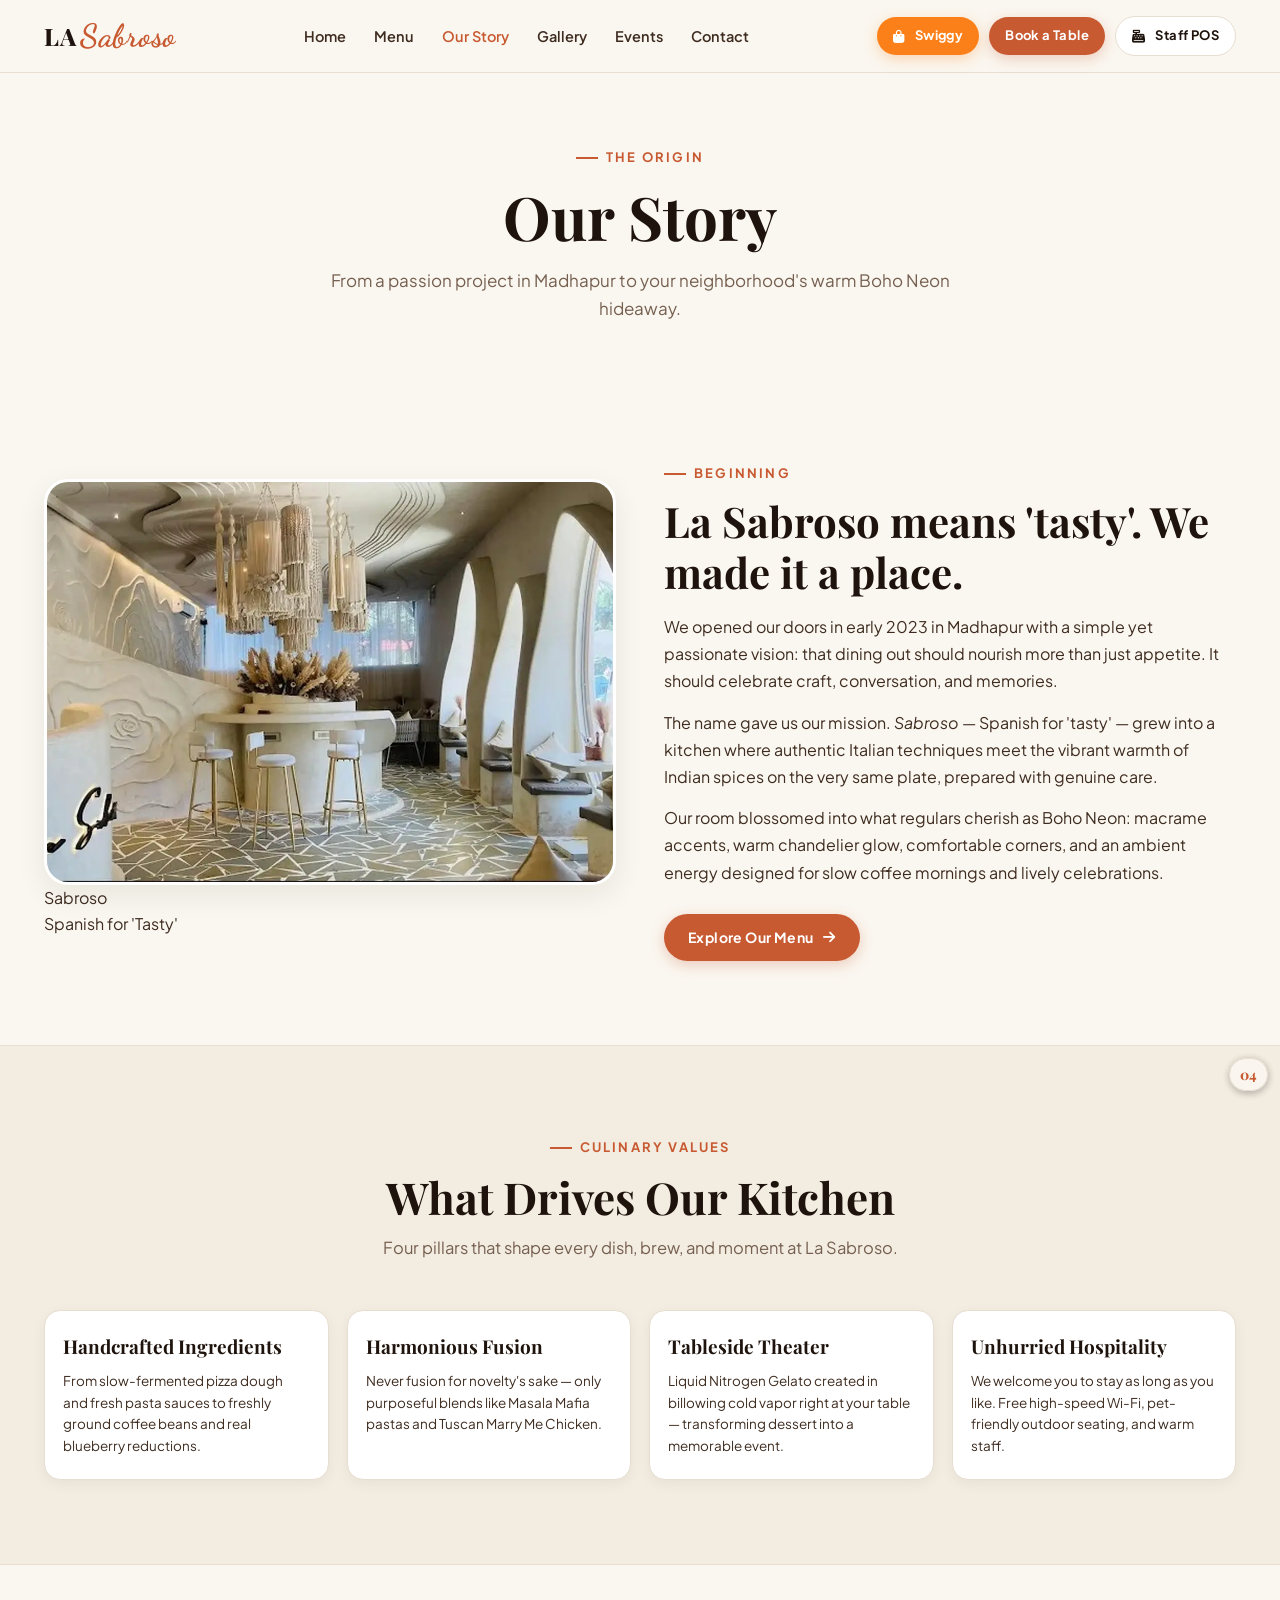
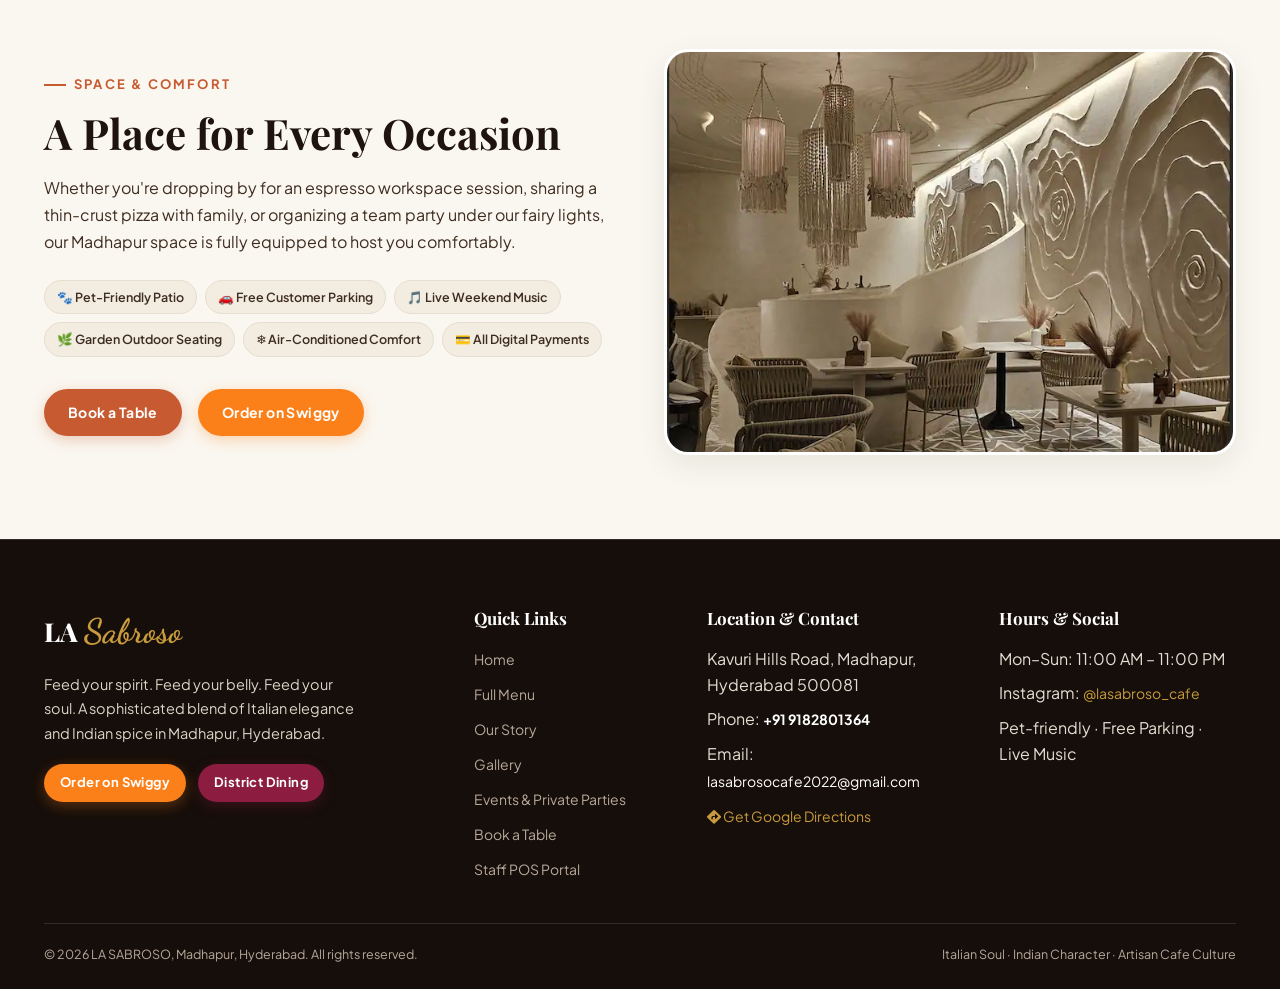
==== commit a42b0643: "feat: add restaurant assets, menu images, and cafe documentation files" ====
--- a/about.html
+++ b/about.html
@@ -3,11 +3,11 @@
 <head>
   <meta charset="UTF-8">
   <meta name="viewport" content="width=device-width, initial-scale=1.0">
-  <title>About — La Sabroso · Boho Neon Cafe in Madhapur</title>
-  <meta name="description" content="The story of La Sabroso, Madhapur — a passion project blending Italian elegance with Indian spice, liquid-nitrogen gelato, and a pet-friendly Boho Neon room.">
+  <title>Our Story — La Sabroso | Italian-Indian Fusion Cafe in Madhapur</title>
+  <meta name="description" content="The story of La Sabroso, Madhapur — a passion project blending Italian culinary elegance with Indian spice, artisan coffee, and a pet-friendly Boho Neon room.">
   <link rel="preconnect" href="https://fonts.googleapis.com">
   <link rel="preconnect" href="https://fonts.gstatic.com" crossorigin>
-  <link href="https://fonts.googleapis.com/css2?family=Dancing+Script:wght@600;700&family=Plus+Jakarta+Sans:wght@300;400;500;600;700;800&family=Playfair+Display:ital,wght@0,400;0,600;0,700;0,900;1,400;1,600&display=swap" rel="stylesheet">
+  <link href="https://fonts.googleapis.com/css2?family=Dancing+Script:wght@600;700&family=Plus+Jakarta+Sans:wght@300;400;500;600;700;800&family=Playfair+Display:ital,wght@0,400;0,600;0,700;0,800;0,900;1,400;1,600&display=swap" rel="stylesheet">
   <link rel="stylesheet" href="https://cdnjs.cloudflare.com/ajax/libs/font-awesome/6.4.0/css/all.min.css" integrity="sha512-iecdLmaskl7CVkqkXNQ/ZH/XLlvWZOJyj7Yy7tcenmpD1ypASozpmT/E0iPtmFIB46ZmdtAc9eNBvH0H/ZpiBw==" crossorigin="anonymous" referrerpolicy="no-referrer">
   <link rel="stylesheet" href="assets/css/style.css">
 </head>
@@ -23,51 +23,59 @@
         <li><a href="menu.html">Menu</a></li>
         <li><a href="about.html" aria-current="page">Our Story</a></li>
         <li><a href="gallery.html">Gallery</a></li>
-        <li><a href="contact.html">Events</a></li>
+        <li><a href="index.html#events">Events</a></li>
         <li><a href="contact.html">Contact</a></li>
       </ul>
 
       <div class="nav__actions">
-        <a class="btn btn--filled nav__cta" href="contact.html">Book a Table</a>
-        <a class="btn btn--outline" href="pos.html" style="padding: 10px 18px; font-size: 12px;"><i class="fa-solid fa-cash-register"></i> Staff POS</a>
+        <a class="btn btn--swiggy btn-sm" href="https://www.swiggy.com/city/hyderabad/la-sabroso-jubilee-hills-rest1230049" target="_blank" rel="noopener noreferrer"><i class="fa-solid fa-bag-shopping"></i> Swiggy</a>
+        <a class="btn btn--filled btn-sm" href="contact.html#book">Book a Table</a>
+        <a class="btn btn--outline btn-sm" href="pos.html"><i class="fa-solid fa-cash-register"></i> Staff POS</a>
       </div>
 
       <button class="nav__toggle" aria-label="Open Navigation Menu">
-        <i class="fa-solid fa-bars"></i>
+        <span class="hamburger-bar"></span>
+        <span class="hamburger-bar"></span>
+        <span class="hamburger-bar"></span>
       </button>
     </div>
   </nav>
 
   <!-- Mobile Overlay Menu -->
   <div class="mobile-overlay" aria-label="Mobile Navigation Menu">
-    <button class="mobile-overlay__close" style="position: absolute; top: 30px; right: 30px; background: none; border: none; color: #fff; font-size: 32px; cursor: pointer;">&times;</button>
+    <button class="mobile-overlay__close" aria-label="Close Navigation Menu">&times;</button>
     <ul class="mobile-overlay__links">
       <li><a href="index.html">Home</a></li>
       <li><a href="menu.html">Menu</a></li>
       <li><a href="about.html">Our Story</a></li>
       <li><a href="gallery.html">Gallery</a></li>
-      <li><a href="contact.html">Events &amp; Contact</a></li>
-      <li><a href="pos.html">Staff POS Portal</a></li>
+      <li><a href="index.html#events">Events</a></li>
+      <li><a href="contact.html">Contact</a></li>
+      <li><a href="pos.html">Staff POS</a></li>
     </ul>
-    <a class="btn btn--filled" href="contact.html">Book a Table</a>
+    <div class="mobile-overlay__ctas">
+      <a class="btn btn--filled" href="contact.html#book">Book a Table</a>
+      <a class="btn btn--swiggy" href="https://www.swiggy.com/city/hyderabad/la-sabroso-jubilee-hills-rest1230049" target="_blank" rel="noopener noreferrer">Order on Swiggy</a>
+      <a class="btn btn--district" href="https://www.district.in/dining/hyderabad/la-sabroso-madhapur" target="_blank" rel="noopener noreferrer">Dine with District</a>
+    </div>
   </div>
 
-  <!-- ===== PAGE HERO ===== -->
-  <section class="section section--darker" style="padding-top: 160px; padding-bottom: 60px; text-align: center;">
-    <div class="container">
-      <span class="eyebrow">The Origin</span>
-      <h1 class="headline-serif" style="font-size: clamp(40px, 6vw, 68px); color: var(--text-primary); margin-bottom: 12px;">Our Story</h1>
-      <p style="color: var(--text-secondary); max-width: 600px; margin: 0 auto; font-size: 16px;">From a passion project in Madhapur to your neighborhood's Boho Neon hideaway.</p>
-    </div>
-  </section>
-
-  <!-- ===== HOW IT BEGAN ===== -->
-  <section class="section">
+  <!-- ===== PAGE HERO (Warm Ivory Header) ===== -->
+  <section class="section section--ivory" style="padding-top: 140px; padding-bottom: 50px; text-align: center;">
+    <div class="container">
+      <span class="eyebrow eyebrow--terracotta">The Origin</span>
+      <h1 class="headline-serif" style="font-size: clamp(38px, 5.5vw, 60px); color: var(--text-dark-primary); margin-bottom: 14px;">Our Story</h1>
+      <p style="color: var(--text-dark-muted); max-width: 640px; margin: 0 auto; font-size: 17px;">From a passion project in Madhapur to your neighborhood's warm Boho Neon hideaway.</p>
+    </div>
+  </section>
+
+  <!-- ===== HOW IT BEGAN (Warm Cream Light Section) ===== -->
+  <section class="section section--light">
     <div class="container">
       <div class="story-split reveal">
         <div class="story-media">
           <div class="story-media__frame">
-            <img src="https://images.unsplash.com/photo-1554118811-1e0d58224f24?q=80&w=1000&auto=format&fit=crop" alt="Patio seating at La Sabroso Cafe">
+            <img src="cafe/cafe.webp" alt="La Sabroso Cafe interior atmosphere" loading="lazy">
           </div>
           <div class="story-badge">
             <span>Sabroso</span>
@@ -76,97 +84,97 @@
         </div>
 
         <div class="story-content">
-          <span class="eyebrow">Beginning</span>
+          <span class="eyebrow eyebrow--terracotta">Beginning</span>
           <h2>La Sabroso means 'tasty'. We made it a place.</h2>
-          <p class="story-text">We opened our doors in early 2023 in Madhapur, the passion project of founder Chengalpet Venu Madhav — a food lover who walked out of the corporate world with a stubborn idea: that a meal should feed more than hunger.</p>
-          <p class="story-text">The name gave us the brief. <em>Sabroso</em> — Spanish for 'tasty' — became a room where Italian elegance meets Indian spice on the same table, where a slow braise and a masala both get the respect they deserve.</p>
-          <p class="story-text">The room grew into what regulars now call Boho Neon: macrame on the walls, chandeliers hanging low, and a pink neon sign that flickers on every evening. It is warm, a little playful, and deliberately unhurried.</p>
-        </div>
-      </div>
-    </div>
-  </section>
-
-  <!-- ===== SIGNATURE CREATIONS ===== -->
-  <section class="section section--alt">
+          <p class="story-text">We opened our doors in early 2023 in Madhapur with a simple yet passionate vision: that dining out should nourish more than just appetite. It should celebrate craft, conversation, and memories.</p>
+          <p class="story-text">The name gave us our mission. <em>Sabroso</em> — Spanish for 'tasty' — grew into a kitchen where authentic Italian techniques meet the vibrant warmth of Indian spices on the very same plate, prepared with genuine care.</p>
+          <p class="story-text">Our room blossomed into what regulars cherish as Boho Neon: macrame accents, warm chandelier glow, comfortable corners, and an ambient energy designed for slow coffee mornings and lively celebrations.</p>
+          <div style="margin-top: 28px;">
+            <a class="btn btn--filled" href="menu.html">Explore Our Menu <i class="fa-solid fa-arrow-right"></i></a>
+          </div>
+        </div>
+      </div>
+    </div>
+  </section>
+
+  <!-- ===== SIGNATURE PHILOSOPHY (Dark Section) ===== -->
+  <section class="section section--dark">
     <div class="container">
       <div class="section-header reveal">
-        <span class="eyebrow">House Specialties</span>
-        <h2>Made Famous Here</h2>
-        <p>Three things guests cross the city for.</p>
+        <span class="eyebrow">Culinary Values</span>
+        <h2>What Drives Our Kitchen</h2>
+        <p>Four pillars that shape every dish, brew, and moment at La Sabroso.</p>
       </div>
 
       <div class="grid-cards reveal">
         <div class="exp-card">
+          <div class="exp-card__bg" style="background-image: url('cafe/cafe_dining_1.jpg');"></div>
           <div class="exp-card__num">01</div>
           <div class="exp-card__content">
-            <h3>Liquid Nitrogen Ice Cream</h3>
-            <p>Watch the fog roll as liquid nitrogen freezes fresh cream into the smoothest scoop in Madhapur — our most-loved tableside ritual.</p>
-          </div>
-        </div>
-
-        <div class="exp-card">
+            <h3>Handcrafted Ingredients</h3>
+            <p>From slow-fermented pizza dough and fresh pasta sauces to freshly ground coffee beans and real blueberry reductions.</p>
+          </div>
+        </div>
+
+        <div class="exp-card">
+          <div class="exp-card__bg" style="background-image: url('cafe/cafe_dining_2.jpg');"></div>
           <div class="exp-card__num">02</div>
           <div class="exp-card__content">
-            <h3>French Hot Chocolate</h3>
-            <p>Thick, dark, velvety Parisian cocoa served hot — pair it with churros or warm cookies like our regulars do.</p>
-          </div>
-        </div>
-
-        <div class="exp-card">
+            <h3>Harmonious Fusion</h3>
+            <p>Never fusion for novelty's sake — only purposeful blends like Masala Mafia pastas and Tuscan Marry Me Chicken.</p>
+          </div>
+        </div>
+
+        <div class="exp-card">
+          <div class="exp-card__bg" style="background-image: url('cafe/1.webp');"></div>
           <div class="exp-card__num">03</div>
           <div class="exp-card__content">
-            <h3>Curry Leaf Chicken Rice</h3>
-            <p>Where fusion began: a South Indian soul inside a continental plate. Served with fragrant coriander butter rice (₹554).</p>
-          </div>
-        </div>
-
-        <div class="exp-card">
+            <h3>Tableside Theater</h3>
+            <p>Liquid Nitrogen Gelato created in billowing cold vapor right at your table — transforming dessert into a memorable event.</p>
+          </div>
+        </div>
+
+        <div class="exp-card">
+          <div class="exp-card__bg" style="background-image: url('cafe/fffb8553-1c8d-4fa4-8efa-35f60fb694ed_image168bde1b048b842908e755531911fc36d.webp');"></div>
           <div class="exp-card__num">04</div>
           <div class="exp-card__content">
-            <h3>Boho Neon Ambiance</h3>
-            <p>A glowing pink neon sign, macrame hammocks, fairy lights, and live weekend music crafted for lasting memories.</p>
-          </div>
-        </div>
-      </div>
-    </div>
-  </section>
-
-  <!-- ===== AMENITIES SECTION ===== -->
-  <section class="section">
+            <h3>Unhurried Hospitality</h3>
+            <p>We welcome you to stay as long as you like. Free high-speed Wi-Fi, pet-friendly outdoor seating, and warm staff.</p>
+          </div>
+        </div>
+      </div>
+    </div>
+  </section>
+
+  <!-- ===== AMENITIES SECTION (Warm Cream Light Section) ===== -->
+  <section class="section section--light">
     <div class="container">
       <div class="story-split reveal">
         <div class="story-content">
-          <span class="eyebrow">Space &amp; Comfort</span>
-          <h2>Boho Neon, Always.</h2>
-          <p class="story-text">Every evening the room hums exactly the way we imagined: a curated playlist sliding into live acoustic music on weekends, brunch dates stretching past noon, and small celebrations at the corner tables that somehow always end with a scoop from the Ice Cream Lab.</p>
+          <span class="eyebrow eyebrow--terracotta">Space &amp; Comfort</span>
+          <h2>A Place for Every Occasion</h2>
+          <p class="story-text">Whether you're dropping by for an espresso workspace session, sharing a thin-crust pizza with family, or organizing a team party under our fairy lights, our Madhapur space is fully equipped to host you comfortably.</p>
 
           <div class="amenities-pills" style="margin-top: 24px;">
-            <span class="amenity-pill">🐾 Pet-Friendly</span>
-            <span class="amenity-pill">🚗 Free Parking</span>
-            <span class="amenity-pill">🎵 Live Music</span>
-            <span class="amenity-pill">🌿 Outdoor Garden</span>
-            <span class="amenity-pill">❄️ Air Conditioned</span>
-            <span class="amenity-pill">💳 Digital Payments</span>
+            <span class="amenity-pill">🐾 Pet-Friendly Patio</span>
+            <span class="amenity-pill">🚗 Free Customer Parking</span>
+            <span class="amenity-pill">🎵 Live Weekend Music</span>
+            <span class="amenity-pill">🌿 Garden Outdoor Seating</span>
+            <span class="amenity-pill">❄️ Air-Conditioned Comfort</span>
+            <span class="amenity-pill">💳 All Digital Payments</span>
+          </div>
+
+          <div style="margin-top: 32px; display: flex; gap: 16px; flex-wrap: wrap;">
+            <a class="btn btn--filled" href="contact.html#book">Book a Table</a>
+            <a class="btn btn--swiggy" href="https://www.swiggy.com/city/hyderabad/la-sabroso-jubilee-hills-rest1230049" target="_blank" rel="noopener noreferrer">Order on Swiggy</a>
           </div>
         </div>
 
         <div class="story-media">
           <div class="story-media__frame">
-            <img src="https://images.unsplash.com/photo-1559339352-11d035aa65de?q=80&w=1000&auto=format&fit=crop" alt="Artisan continental brunch at La Sabroso">
-          </div>
-        </div>
-      </div>
-    </div>
-  </section>
-
-  <!-- ===== EVENTS CTA ===== -->
-  <section class="section section--alt">
-    <div class="container">
-      <div class="cta-banner reveal">
-        <span class="eyebrow">Celebrate With Us</span>
-        <h2>Birthdays, Brunches &amp; Big News</h2>
-        <p>Tell us what you are celebrating and we will set the table, the playlist and — if you ask nicely — a nitrogen fog welcome for your guests.</p>
-        <a class="btn btn--filled" href="contact.html">Plan Your Visit <i class="fa-solid fa-calendar"></i></a>
+            <img src="cafe/cafe_dining_3.jpg" alt="La Sabroso evening ambiance and seating" loading="lazy">
+          </div>
+        </div>
       </div>
     </div>
   </section>
@@ -177,7 +185,11 @@
       <div class="footer-grid">
         <div>
           <div class="footer-logo">LA <span>Sabroso</span></div>
-          <p style="font-size: 14px; color: var(--text-muted); max-width: 320px; line-height: 1.7;">Feed your spirit. Feed your belly. Feed your soul. A sophisticated blend of Italian elegance and Indian spice in Madhapur, Hyderabad.</p>
+          <p style="font-size: 14.5px; color: #DDD3C7; max-width: 320px; line-height: 1.7;">Feed your spirit. Feed your belly. Feed your soul. A sophisticated blend of Italian elegance and Indian spice in Madhapur, Hyderabad.</p>
+          <div style="margin-top: 18px; display: flex; gap: 12px;">
+            <a class="btn btn--swiggy btn-sm" href="https://www.swiggy.com/city/hyderabad/la-sabroso-jubilee-hills-rest1230049" target="_blank" rel="noopener noreferrer">Order on Swiggy</a>
+            <a class="btn btn--district btn-sm" href="https://www.district.in/dining/hyderabad/la-sabroso-madhapur" target="_blank" rel="noopener noreferrer">District Dining</a>
+          </div>
         </div>
 
         <div>
@@ -187,7 +199,8 @@
             <li><a href="menu.html">Full Menu</a></li>
             <li><a href="about.html">Our Story</a></li>
             <li><a href="gallery.html">Gallery</a></li>
-            <li><a href="contact.html">Contact Us</a></li>
+            <li><a href="index.html#events">Events &amp; Private Parties</a></li>
+            <li><a href="contact.html#book">Book a Table</a></li>
             <li><a href="pos.html">Staff POS Portal</a></li>
           </ul>
         </div>
@@ -196,8 +209,9 @@
           <h4>Location &amp; Contact</h4>
           <ul>
             <li>Kavuri Hills Road, Madhapur, Hyderabad 500081</li>
-            <li>Phone: <a href="tel:+919182801364">+91 9182801364</a></li>
-            <li>Email: <a href="mailto:lasabrosocafe2022@gmail.com">lasabrosocafe2022@gmail.com</a></li>
+            <li>Phone: <a href="tel:+919182801364" style="color: #FFFFFF; font-weight: 700;">+91 9182801364</a></li>
+            <li>Email: <a href="mailto:lasabrosocafe2022@gmail.com" style="color: #FFFFFF;">lasabrosocafe2022@gmail.com</a></li>
+            <li><a href="https://www.google.com/maps/search/?api=1&amp;query=La+Sabroso+Madhapur+Hyderabad" target="_blank" rel="noopener noreferrer" style="color: var(--c-gold);"><i class="fa-solid fa-diamond-turn-right"></i> Get Google Directions</a></li>
           </ul>
         </div>
 
@@ -205,15 +219,15 @@
           <h4>Hours &amp; Social</h4>
           <ul>
             <li>Mon–Sun: 11:00 AM – 11:00 PM</li>
-            <li>Instagram: <a href="https://www.instagram.com/lasabroso_cafe/" target="_blank" rel="noopener">@lasabroso_cafe</a></li>
-            <li>Pet-friendly · Free parking</li>
+            <li>Instagram: <a href="https://www.instagram.com/lasabroso_cafe/" target="_blank" rel="noopener noreferrer" style="color: var(--c-gold);">@lasabroso_cafe</a></li>
+            <li>Pet-friendly · Free Parking · Live Music</li>
           </ul>
         </div>
       </div>
 
       <div class="footer-bottom">
-        <span>© 2026 LA SABROSO, Madhapur. All rights reserved.</span>
-        <span>Italian Elegance + Indian Spice + Boho Neon Vibe</span>
+        <span>© 2026 LA SABROSO, Madhapur, Hyderabad. All rights reserved.</span>
+        <span>Italian Soul · Indian Character · Artisan Cafe Culture</span>
       </div>
     </div>
   </footer>
--- a/assets/css/style.css
+++ b/assets/css/style.css
@@ -1,64 +1,53 @@
-/* ============================================================
-   La Sabroso — Dark Espresso Editorial Design System
-   Italian Elegance + Indian Spice + Boho Neon Cafe Culture
-   ============================================================ */
-
-@import url('https://fonts.googleapis.com/css2?family=Dancing+Script:wght@600;700&family=Plus+Jakarta+Sans:wght@300;400;500;600;700;800&family=Playfair+Display:ital,wght@0,400;0,600;0,700;0,900;1,400;1,600&display=swap');
+/* ==========================================================================
+   La Sabroso Café — Master Stylesheet (Warm Cozy Luxury Palette & Data-Driven Menu)
+   Palette: Warm Ivory, Latte Beige, Soft Sand, Deep Espresso, Muted Terracotta, Antique Gold, Boho Neon
+   Typography: Playfair Display (Serif), Plus Jakarta Sans (Sans), Dancing Script (Script)
+   Mobile Optimized: Fluid Typography, Touch Targets >= 44px, Zero Overflow, Responsive Grids
+   ========================================================================== */
 
 :root {
-  /* User-Requested Color Palette Tokens */
-  --c-palette-cream: #EDE8D0;
-  /* Base Light Background */
-  --c-palette-taupe: #BAB095;
-  /* Muted Earth Taupe Border */
-  --c-palette-sage: #E0EDBB;
-  /* Soft Sage Green Card Surface */
-  --c-palette-gold: #D6D39A;
-  /* Warm Olive Gold Accent */
-
-  /* Background & Surface Palette */
-  --bg-dark: #EDE8D0;
-  --bg-darker: #E5DFC5;
-  --surface-dark: #FAF8EE;
-  --surface-card: #E0EDBB;
-  --surface-card-hover: #D6D39A;
-  --surface-glass: rgba(237, 232, 208, 0.92);
-
-  /* Text & Accent Palette */
-  --text-primary: #EDE8D0;
-  --text-secondary: #EDE8D0;
-  --text-muted: #6B6654;
-
-  --c-terracotta: #696538;
-  /* Olive accent text */
-  --c-terracotta-hover: #4F4C2A;
-  /* Accent hover */
-  --c-gold: #D6D39A;
-  /* Olive gold accent (#D6D39A) */
-  --c-gold-deep: #BAB095;
-  /* Taupe (#BAB095) */
-  --c-neon-pink: #D6D39A;
-  /* Accent badge */
-  --c-neon-glow: rgba(214, 211, 154, 0.4);
-  --c-mint-muted: rgba(224, 237, 187, 0.5);
-  --c-mint: #E0EDBB;
-  --c-veg: #406028;
-  --c-nonveg: #8C322B;
-
-  /* Borders & Shadows */
-  --border-subtle: #BAB095;
-  --border-active: #D6D39A;
-  --border-glass: rgba(186, 176, 149, 0.5);
-
-  --shadow-sm: 0 4px 12px rgba(37, 36, 28, 0.06);
-  --shadow-card: 0 10px 30px rgba(37, 36, 28, 0.08);
-  --shadow-glow: 0 0 25px rgba(214, 211, 154, 0.35);
-  --shadow-neon: 0 0 30px rgba(224, 237, 187, 0.4);
-
-  /* Fonts */
+  /* Warm Cafe Color Palette */
+  --bg-main: #FAF7F0;             /* Warm Ivory Base */
+  --bg-secondary: #F2ECE1;        /* Soft Latte / Cappuccino Sand */
+  --bg-card: #FFFFFF;             /* Milk Foam White Elevated Surface */
+  --bg-dark-accent: #1E140E;      /* Deep Roasted Espresso Mocha (Nav, Footer, Dark Strips) */
+  --bg-dark-secondary: #160E0A;   /* Deepest Espresso */
+
+  /* Text Colors */
+  --text-dark-primary: #1F140D;   /* Deep Espresso Brown (Headings on Light) */
+  --text-dark-secondary: #3E2C20; /* Rich Dark Coffee (Body on Light) */
+  --text-dark-muted: #766050;     /* Warm Taupe / Hazelnut */
+
+  --text-light-primary: #FAF7F2;  /* Crisp Cream (Headings on Dark) */
+  --text-light-secondary: #E6DCD2;/* Warm Almond (Body on Dark) */
+  --text-light-muted: #B8A99B;    /* Muted Almond */
+
+  /* Accents */
+  --c-terracotta: #C85A32;        /* Muted Terracotta Brand Accent */
+  --c-terracotta-hover: #B04B25;  /* Deep Terracotta */
+  --c-terracotta-light: #FAECE6;  /* Soft Terracotta Tint */
+  --c-gold: #C89B3C;              /* Antique Gold / Warm Honey */
+  --c-neon: #E05670;              /* Subtle Boho Neon Rose Glow */
+  --c-neon-glow: rgba(224, 86, 112, 0.35);
+
+  /* Semantic Food Tags */
+  --c-veg: #2E7D32;               /* Indian Green Dot */
+  --c-nonveg: #C62828;            /* Indian Red Dot */
+
+  /* Borders & Dividers */
+  --border-light: #E7DDD0;
+  --border-light-active: #C85A32;
+  --border-dark: rgba(255, 255, 255, 0.12);
+
+  /* Shadows */
+  --shadow-sm: 0 4px 14px rgba(31, 20, 13, 0.05);
+  --shadow-card: 0 10px 30px rgba(31, 20, 13, 0.08);
+  --shadow-hover: 0 14px 40px rgba(31, 20, 13, 0.14);
+
+  /* Typography */
   --font-serif: 'Playfair Display', Georgia, serif;
+  --font-sans: 'Plus Jakarta Sans', system-ui, -apple-system, sans-serif;
   --font-script: 'Dancing Script', cursive;
-  --font-sans: 'Plus Jakarta Sans', system-ui, -apple-system, sans-serif;
 
   /* Radii */
   --r-sm: 8px;
@@ -66,11 +55,11 @@
   --r-card-lg: 24px;
   --r-pill: 999px;
 
-  /* Layout */
   --max-w: 1240px;
 }
 
-* {
+/* ---------- Global Resets ---------- */
+*, *::before, *::after {
   box-sizing: border-box;
   margin: 0;
   padding: 0;
@@ -78,17 +67,24 @@
 
 html {
   scroll-behavior: smooth;
-  background-color: var(--bg-dark);
-  color: var(--text-primary);
+  background-color: var(--bg-main);
+  color: var(--text-dark-secondary);
   font-family: var(--font-sans);
   -webkit-font-smoothing: antialiased;
+  width: 100%;
+  max-width: 100%;
+  overflow-x: hidden;
 }
 
 body {
-  background-color: var(--bg-dark);
-  color: var(--text-primary);
-  line-height: 1.6;
+  line-height: 1.65;
+  font-size: 16px;
+  background-color: var(--bg-main);
+  color: var(--text-dark-secondary);
+  width: 100%;
+  max-width: 100%;
   overflow-x: hidden;
+  position: relative;
 }
 
 img {
@@ -98,50 +94,167 @@
 }
 
 a {
+  text-decoration: none;
   color: inherit;
-  text-decoration: none;
-  transition: color 200ms ease, opacity 200ms ease;
+  transition: all 0.2s ease;
 }
 
 button {
   font-family: inherit;
-}
-
+  cursor: pointer;
+  border: none;
+  background: none;
+}
+
+/* ---------- Typography & Utility ---------- */
 .container {
   max-width: var(--max-w);
   margin: 0 auto;
   padding: 0 24px;
-}
-
-/* ---------- Typography Utilities ---------- */
-.eyebrow {
-  display: inline-block;
-  font-size: 11px;
-  font-weight: 700;
-  letter-spacing: 0.2em;
-  text-transform: uppercase;
-  color: var(--c-terracotta);
-  margin-bottom: 12px;
-}
-
-.kicker {
-  font-family: var(--font-script);
-  font-size: 32px;
-  color: var(--c-gold);
-  line-height: 1.1;
-  display: block;
+  width: 100%;
+}
+
+@media (max-width: 576px) {
+  .container {
+    padding: 0 16px;
+  }
 }
 
 .headline-serif {
   font-family: var(--font-serif);
   font-weight: 700;
-  letter-spacing: -0.02em;
-  line-height: 1.1;
-  color: var(--text-primary);
-}
-
-.script {
-  font-family: var(--font-script);
+  line-height: 1.18;
+  color: var(--text-dark-primary);
+  word-break: break-word;
+}
+
+.eyebrow {
+  display: inline-flex;
+  align-items: center;
+  gap: 8px;
+  font-size: 13px;
+  font-weight: 700;
+  text-transform: uppercase;
+  letter-spacing: 2.2px;
+  color: var(--c-terracotta);
+  margin-bottom: 12px;
+  max-width: 100%;
+}
+.eyebrow::before {
+  content: '';
+  width: 22px;
+  height: 2px;
+  background: var(--c-terracotta);
+  flex-shrink: 0;
+}
+
+.eyebrow--gold {
+  color: var(--c-gold);
+}
+.eyebrow--gold::before {
+  background: var(--c-gold);
+}
+
+.eyebrow--neon {
+  color: var(--c-neon);
+}
+.eyebrow--neon::before {
+  background: var(--c-neon);
+}
+
+.section-header {
+  text-align: center;
+  max-width: 680px;
+  margin: 0 auto 48px;
+  padding: 0 8px;
+}
+.section-header h2 {
+  font-family: var(--font-serif);
+  font-size: clamp(26px, 5.5vw, 44px);
+  color: var(--text-dark-primary);
+  margin-bottom: 12px;
+  font-weight: 700;
+  line-height: 1.2;
+  word-break: break-word;
+}
+.section-header p {
+  font-size: clamp(14.5px, 3.5vw, 16.5px);
+  color: var(--text-dark-muted);
+  line-height: 1.6;
+}
+
+@media (max-width: 768px) {
+  .section-header {
+    margin-bottom: 32px;
+  }
+}
+
+/* ---------- Section Themes (Warm Café Rhythmic Design) ---------- */
+.section {
+  padding: 84px 0;
+  position: relative;
+  width: 100%;
+  overflow: hidden;
+}
+
+@media (max-width: 768px) {
+  .section {
+    padding: 52px 0;
+  }
+}
+
+.section--ivory {
+  background-color: var(--bg-main);
+  color: var(--text-dark-secondary);
+}
+.section--latte {
+  background-color: var(--bg-secondary);
+  color: var(--text-dark-secondary);
+  border-top: 1px solid var(--border-light);
+  border-bottom: 1px solid var(--border-light);
+}
+.section--espresso {
+  background-color: var(--bg-dark-accent);
+  color: var(--text-light-secondary);
+}
+.section--espresso .section-header h2,
+.section--espresso .headline-serif {
+  color: var(--text-light-primary);
+}
+.section--espresso .section-header p {
+  color: var(--text-light-muted);
+}
+
+/* Backward compatibility classes */
+.section--light {
+  background-color: var(--bg-main);
+  color: var(--text-dark-secondary);
+}
+.section--alt {
+  background-color: var(--bg-secondary);
+  color: var(--text-dark-secondary);
+}
+.section--dark {
+  background-color: var(--bg-secondary);
+  color: var(--text-dark-secondary);
+  border-top: 1px solid var(--border-light);
+  border-bottom: 1px solid var(--border-light);
+}
+.section--dark .section-header h2 {
+  color: var(--text-dark-primary);
+}
+.section--dark .section-header p {
+  color: var(--text-dark-muted);
+}
+.section--darker {
+  background-color: var(--bg-dark-accent);
+  color: var(--text-light-secondary);
+}
+.section--darker .section-header h2 {
+  color: var(--text-light-primary);
+}
+.section--darker .section-header p {
+  color: var(--text-light-muted);
 }
 
 /* ---------- Buttons ---------- */
@@ -150,483 +263,530 @@
   align-items: center;
   justify-content: center;
   gap: 10px;
-  padding: 14px 32px;
+  font-weight: 700;
+  font-size: 14px;
+  letter-spacing: 0.4px;
+  padding: 12px 24px;
   border-radius: var(--r-pill);
-  font-size: 14px;
-  font-weight: 700;
-  letter-spacing: 0.05em;
-  text-transform: uppercase;
-  cursor: pointer;
-  border: 1px solid transparent;
-  transition: all 300ms cubic-bezier(0.25, 1, 0.5, 1);
+  transition: all 0.25s ease;
   white-space: nowrap;
+  min-height: 44px;
+  touch-action: manipulation;
 }
 
 .btn--filled {
-  background: var(--c-terracotta);
-  color: #FFF;
-  box-shadow: 0 6px 20px rgba(224, 122, 72, 0.3);
-}
-
-.btn--filled:hover {
-  background: var(--c-terracotta-hover);
+  background-color: var(--c-terracotta);
+  color: #FFFFFF;
+  box-shadow: 0 4px 14px rgba(200, 90, 50, 0.28);
+}
+.btn--filled:hover,
+.btn--filled:focus-visible {
+  background-color: var(--c-terracotta-hover);
   transform: translateY(-2px);
-  box-shadow: 0 10px 25px rgba(224, 122, 72, 0.45);
+  box-shadow: 0 8px 22px rgba(200, 90, 50, 0.38);
 }
 
 .btn--outline {
-  background: transparent;
-  color: var(--text-primary);
-  border-color: var(--border-glass);
-}
-
-.btn--outline:hover {
-  background: rgba(247, 242, 234, 0.08);
+  border: 1.5px solid var(--border-light);
+  color: var(--text-dark-primary);
+  background: #FFFFFF;
+}
+.btn--outline:hover,
+.btn--outline:focus-visible {
   border-color: var(--c-terracotta);
   color: var(--c-terracotta);
+  background: var(--c-terracotta-light);
+}
+
+.btn--outline-dark {
+  border: 1.5px solid var(--text-dark-primary);
+  color: var(--text-dark-primary);
+  background: transparent;
+}
+.btn--outline-dark:hover,
+.btn--outline-dark:focus-visible {
+  background: var(--text-dark-primary);
+  color: #FFFFFF;
+}
+
+.btn--swiggy {
+  background: #FC8019;
+  color: #FFFFFF;
+  box-shadow: 0 4px 14px rgba(252, 128, 25, 0.3);
+}
+.btn--swiggy:hover,
+.btn--swiggy:focus-visible {
+  background: #E56E0B;
+  color: #FFFFFF;
   transform: translateY(-2px);
-}
-
-.btn--neon {
-  background: linear-gradient(135deg, var(--c-neon-pink), #D81B60);
-  color: #FFF;
-  box-shadow: var(--shadow-neon);
-}
-
-.btn--neon:hover {
-  transform: translateY(-2px) scale(1.02);
-  box-shadow: 0 0 35px rgba(255, 59, 117, 0.6);
-}
-
-.btn--gold {
-  background: var(--c-gold);
-  color: var(--bg-dark);
-  font-weight: 800;
-}
-
-.btn--gold:hover {
-  background: #FFE0A3;
+  box-shadow: 0 8px 20px rgba(252, 128, 25, 0.4);
+}
+
+.btn--district {
+  background: #8C1D40;
+  color: #FFFFFF;
+  box-shadow: 0 4px 14px rgba(140, 29, 64, 0.3);
+}
+.btn--district:hover,
+.btn--district:focus-visible {
+  background: #731533;
+  color: #FFFFFF;
   transform: translateY(-2px);
-  box-shadow: 0 8px 22px rgba(255, 196, 107, 0.35);
-}
-
-/* ---------- Header / Navigation ---------- */
+  box-shadow: 0 8px 20px rgba(140, 29, 64, 0.4);
+}
+
+.btn-sm {
+  padding: 8px 16px;
+  font-size: 13px;
+  min-height: 38px;
+}
+
+/* ---------- Navigation ---------- */
 .nav {
   position: fixed;
   top: 0;
   left: 0;
   right: 0;
   z-index: 1000;
-  padding: 14px 0;
-  background: rgba(25, 24, 18, 0.92);
-  backdrop-filter: blur(16px);
-  -webkit-backdrop-filter: blur(16px);
-  border-bottom: 1px solid rgba(214, 211, 154, 0.3);
-  box-shadow: 0 6px 24px rgba(0, 0, 0, 0.4);
-  transition: all 400ms ease;
-}
-
+  background: rgba(250, 247, 240, 0.96);
+  backdrop-filter: blur(4px);
+  -webkit-backdrop-filter: blur(4px);
+  border-bottom: 1px solid var(--border-light);
+  transition: all 0.3s ease;
+  width: 100%;
+}
 .nav.scrolled {
-  padding: 10px 0;
-  background: rgba(18, 17, 12, 0.96);
-  backdrop-filter: blur(20px);
-  -webkit-backdrop-filter: blur(20px);
-  border-bottom: 1px solid var(--c-palette-gold);
-  box-shadow: 0 10px 30px rgba(0, 0, 0, 0.6);
-}
-
+  background: rgba(250, 247, 240, 0.98);
+  box-shadow: 0 4px 20px rgba(31, 20, 13, 0.08);
+}
 .nav__inner {
   display: flex;
   align-items: center;
   justify-content: space-between;
-}
-
+  height: 72px;
+  width: 100%;
+}
 .nav__logo {
   font-family: var(--font-serif);
-  font-size: 26px;
-  font-weight: 900;
-  letter-spacing: 0.14em;
-  color: #FFFFFF !important;
-  display: flex;
-  align-items: center;
-  gap: 8px;
-  text-shadow: 0 2px 10px rgba(0, 0, 0, 0.8);
-  background: rgba(0, 0, 0, 0.4);
-  padding: 6px 18px;
-  border-radius: 999px;
-  border: 1px solid rgba(214, 211, 154, 0.4);
-  box-shadow: 0 4px 12px rgba(0, 0, 0, 0.3);
-  text-decoration: none;
-}
-
+  font-size: clamp(20px, 4.5vw, 24px);
+  font-weight: 800;
+  color: var(--text-dark-primary);
+  letter-spacing: 0.5px;
+  display: flex;
+  align-items: baseline;
+  gap: 4px;
+}
 .nav__logo span {
   font-family: var(--font-script);
-  color: #E0EDBB !important;
-  font-size: 34px;
+  color: var(--c-terracotta);
+  font-size: clamp(26px, 5.5vw, 32px);
   font-weight: 700;
-  text-shadow: 0 0 12px rgba(224, 237, 187, 0.7);
-}
-
+}
 .nav__links {
   display: flex;
   align-items: center;
-  gap: 32px;
+  gap: 24px;
   list-style: none;
 }
-
 .nav__links a {
-  font-size: 13px;
-  font-weight: 700;
-  letter-spacing: 0.08em;
-  text-transform: uppercase;
-  color: #EDE8D0;
+  font-size: 14.5px;
+  font-weight: 600;
+  color: var(--text-dark-secondary);
+  padding: 6px 2px;
   position: relative;
-  padding: 4px 0;
-  text-shadow: 0 1px 4px rgba(0, 0, 0, 0.6);
-}
-
-.nav__links a::after {
-  content: '';
-  position: absolute;
-  bottom: 0;
-  left: 0;
-  width: 0;
-  height: 2px;
-  background: #D6D39A;
-  transition: width 300ms ease;
-}
-
+}
 .nav__links a:hover,
 .nav__links a[aria-current="page"] {
-  color: #E0EDBB;
-}
-
-.nav__links a:hover::after,
-.nav__links a[aria-current="page"]::after {
-  width: 100%;
-}
-
+  color: var(--c-terracotta);
+}
 .nav__actions {
   display: flex;
   align-items: center;
-  gap: 16px;
-}
-
+  gap: 10px;
+}
 .nav__toggle {
   display: none;
   background: transparent;
-  border: 1px solid var(--border-glass);
-  color: var(--text-primary);
+  border: none;
+  color: var(--text-dark-primary);
+  font-size: 22px;
   width: 44px;
   height: 44px;
-  border-radius: 50%;
-  font-size: 20px;
+  border-radius: var(--r-pill);
   cursor: pointer;
-  transition: all 200ms ease;
-}
-
-.nav__toggle:hover {
-  background: rgba(247, 242, 234, 0.1);
-  border-color: var(--c-terracotta);
-}
-
-/* Mobile Fullscreen Drawer */
+  align-items: center;
+  justify-content: center;
+  flex-direction: column;
+  gap: 5px;
+  padding: 8px;
+  transition: all 0.2s ease;
+}
+.nav__toggle .hamburger-bar {
+  display: block;
+  width: 22px;
+  height: 2.5px;
+  background-color: var(--text-dark-primary);
+  border-radius: 2px;
+  transition: all 0.2s ease;
+}
+.nav__toggle:hover,
+.nav__toggle:focus-visible {
+  background: var(--bg-secondary);
+  color: var(--c-terracotta);
+}
+.nav__toggle:hover .hamburger-bar,
+.nav__toggle:focus-visible .hamburger-bar {
+  background-color: var(--c-terracotta);
+}
+
+@media (max-width: 992px) {
+  .nav__inner {
+    height: 64px;
+  }
+  .nav__links,
+  .nav__actions {
+    display: none;
+  }
+  .nav__toggle {
+    display: flex;
+  }
+}
+
+/* Mobile Drawer */
 .mobile-overlay {
   position: fixed;
   inset: 0;
-  z-index: 999;
-  background: var(--bg-darker);
+  background: rgba(250, 247, 240, 0.98);
+  backdrop-filter: blur(6px);
+  -webkit-backdrop-filter: blur(6px);
+  z-index: 2000;
   display: flex;
   flex-direction: column;
-  justify-content: center;
-  align-items: center;
+  justify-content: space-between;
+  align-items: center;
+  gap: 20px;
   opacity: 0;
   pointer-events: none;
-  transition: opacity 400ms ease;
-}
-
+  transition: opacity 0.3s ease, transform 0.3s ease;
+  transform: translateY(-10px);
+  padding: 72px 20px 32px;
+  overflow-y: auto;
+  -webkit-overflow-scrolling: touch;
+}
 .mobile-overlay.open {
   opacity: 1;
   pointer-events: auto;
-}
-
+  transform: translateY(0);
+}
+.mobile-overlay__close {
+  position: absolute;
+  top: 16px;
+  right: 16px;
+  width: 44px;
+  height: 44px;
+  border-radius: var(--r-pill);
+  background: var(--bg-secondary);
+  border: 1px solid var(--border-light);
+  color: var(--text-dark-primary);
+  font-size: 28px;
+  cursor: pointer;
+  display: flex;
+  align-items: center;
+  justify-content: center;
+  transition: all 0.2s ease;
+}
+.mobile-overlay__close:hover,
+.mobile-overlay__close:focus-visible {
+  background: var(--c-terracotta);
+  color: #FFFFFF;
+}
 .mobile-overlay__links {
   list-style: none;
   text-align: center;
   display: flex;
   flex-direction: column;
-  gap: 24px;
-  margin-bottom: 40px;
-}
-
+  gap: 12px;
+  width: 100%;
+  max-width: 300px;
+  margin: auto 0;
+}
 .mobile-overlay__links a {
   font-family: var(--font-serif);
-  font-size: 32px;
+  font-size: clamp(20px, 5.5vw, 26px);
+  color: var(--text-dark-primary);
   font-weight: 700;
-  color: var(--text-primary);
-}
-
-.mobile-overlay__links a:hover {
+  display: block;
+  padding: 10px 16px;
+  border-radius: var(--r-pill);
+  transition: all 0.2s ease;
+}
+.mobile-overlay__links a:hover,
+.mobile-overlay__links a[aria-current="page"] {
   color: var(--c-terracotta);
-}
-
-/* ---------- Hero Section ---------- */
+  background: var(--c-terracotta-light);
+}
+.mobile-overlay__ctas {
+  display: flex;
+  flex-direction: column;
+  gap: 10px;
+  width: 100%;
+  max-width: 320px;
+}
+.mobile-overlay__ctas .btn {
+  width: 100%;
+}
+
+/* ---------- Hero Section (Warm & Inviting Café Presence) ---------- */
 .hero {
   position: relative;
-  min-height: 100vh;
+  min-height: 85vh;
+  display: flex;
+  align-items: center;
+  padding-top: 100px;
+  padding-bottom: 48px;
+  background: var(--bg-main);
+  overflow: hidden;
+  width: 100%;
+}
+
+.hero__grid {
+  display: grid;
+  grid-template-columns: 1.15fr 0.85fr;
+  gap: 40px;
+  align-items: center;
+  width: 100%;
+}
+
+@media (max-width: 992px) {
+  .hero {
+    padding-top: 84px;
+    padding-bottom: 36px;
+    min-height: auto;
+  }
+  .hero__grid {
+    grid-template-columns: 1fr;
+    text-align: center;
+    gap: 32px;
+  }
+}
+
+.hero__content {
+  position: relative;
+  z-index: 2;
+  min-width: 0;
+}
+
+.hero__badge-tag {
+  display: inline-flex;
+  align-items: center;
+  gap: 8px;
+  background: var(--c-terracotta-light);
+  color: var(--c-terracotta);
+  border: 1px solid rgba(200, 90, 50, 0.2);
+  padding: 6px 12px;
+  border-radius: var(--r-pill);
+  font-size: clamp(11px, 3.2vw, 13px);
+  font-weight: 700;
+  margin-bottom: 16px;
+  max-width: 100%;
+  text-align: center;
+  line-height: 1.4;
+}
+
+.hero h1 {
+  font-family: var(--font-serif);
+  font-size: clamp(30px, 7vw, 62px);
+  color: var(--text-dark-primary);
+  line-height: 1.15;
+  margin-bottom: 18px;
+  word-break: break-word;
+}
+.hero h1 span.script-word {
+  font-family: var(--font-script);
+  color: var(--c-terracotta);
+  font-weight: 700;
+  font-size: 1.22em;
+  display: inline-block;
+}
+
+.hero p.hero-lead {
+  font-size: clamp(14px, 3.8vw, 18px);
+  color: var(--text-dark-secondary);
+  line-height: 1.65;
+  margin-bottom: 28px;
+  max-width: 540px;
+  word-break: normal;
+  overflow-wrap: break-word;
+}
+
+@media (max-width: 992px) {
+  .hero p.hero-lead {
+    margin: 0 auto 28px;
+    max-width: 100%;
+    padding: 0 4px;
+  }
+}
+
+.hero__ctas {
+  display: flex;
+  gap: 12px;
+  flex-wrap: wrap;
+}
+
+@media (max-width: 992px) {
+  .hero__ctas {
+    justify-content: center;
+  }
+}
+
+@media (max-width: 600px) {
+  .hero__ctas {
+    flex-direction: column;
+    align-items: stretch;
+    width: 100%;
+    max-width: 340px;
+    margin: 0 auto;
+  }
+  .hero__ctas .btn {
+    width: 100%;
+  }
+}
+
+.hero__media {
+  position: relative;
+  z-index: 2;
+  width: 100%;
+  min-width: 0;
+}
+
+.hero__image-card {
+  position: relative;
+  border-radius: var(--r-card-lg);
+  overflow: hidden;
+  box-shadow: var(--shadow-card);
+  border: 4px solid #FFFFFF;
+  background: var(--bg-secondary);
+}
+.hero__image-card img {
+  width: 100%;
+  height: clamp(240px, 50vw, 460px);
+  object-fit: cover;
+  display: block;
+}
+
+.hero__floating-card {
+  position: absolute;
+  bottom: -16px;
+  left: -16px;
+  background: #FFFFFF;
+  padding: 14px 18px;
+  border-radius: var(--r-card);
+  box-shadow: var(--shadow-hover);
+  border: 1px solid var(--border-light);
+  display: flex;
+  align-items: center;
+  gap: 12px;
+  z-index: 3;
+}
+
+@media (max-width: 576px) {
+  .hero__floating-card {
+    position: static;
+    margin-top: 14px;
+    width: 100%;
+    justify-content: center;
+    box-shadow: var(--shadow-sm);
+  }
+}
+
+/* ---------- Highlights Strip ---------- */
+.highlights-strip {
+  background: var(--bg-secondary);
+  border-top: 1px solid var(--border-light);
+  border-bottom: 1px solid var(--border-light);
+  padding: 24px 0;
+  width: 100%;
+}
+
+.highlights-grid {
+  display: grid;
+  grid-template-columns: repeat(4, 1fr);
+  gap: 18px;
+  width: 100%;
+}
+
+@media (max-width: 992px) {
+  .highlights-grid {
+    grid-template-columns: repeat(2, 1fr);
+    gap: 16px;
+  }
+}
+
+@media (max-width: 576px) {
+  .highlights-grid {
+    grid-template-columns: 1fr;
+    gap: 14px;
+  }
+}
+
+.highlight-item {
+  display: flex;
+  align-items: center;
+  gap: 12px;
+  background: rgba(255, 255, 255, 0.4);
+  padding: 12px 14px;
+  border-radius: var(--r-card);
+  border: 1px solid rgba(231, 221, 208, 0.6);
+}
+
+.highlight-icon {
+  width: 44px;
+  height: 44px;
+  background: #FFFFFF;
+  color: var(--c-terracotta);
+  border-radius: 12px;
   display: flex;
   align-items: center;
   justify-content: center;
-  padding: 140px 0 80px;
-  overflow: hidden;
-  background: var(--bg-darker);
-}
-
-.hero__bg {
-  position: absolute;
-  inset: 0;
-  z-index: 1;
-  background-image: var(--hero-img, url('https://images.unsplash.com/photo-1517248135467-4c7edcad34c4?q=80&w=1200&auto=format&fit=crop'));
-  background-size: cover;
-  background-position: center;
-  filter: brightness(0.4) contrast(1.1);
-  transform: scale(1.03);
-  transition: transform 10s ease-out;
-}
-
-.hero::after {
-  content: '';
-  position: absolute;
-  inset: 0;
-  z-index: 2;
-  background: radial-gradient(circle at center, rgba(37, 36, 28, 0.4) 0%, rgba(37, 36, 28, 0.85) 90%),
-    linear-gradient(to bottom, rgba(37, 36, 28, 0.6) 0%, transparent 30%, #EDE8D0 100%);
-}
-
-.hero__container {
-  position: relative;
-  z-index: 3;
-  text-align: center;
-  max-width: 900px;
-}
-
-.hero__eyebrow {
-  display: inline-flex;
-  align-items: center;
-  gap: 10px;
-  padding: 8px 20px;
-  border-radius: var(--r-pill);
-  background: var(--surface-card);
-  border: 1px solid var(--border-subtle);
-  backdrop-filter: blur(10px);
+  font-size: 17px;
+  box-shadow: var(--shadow-sm);
+  border: 1px solid var(--border-light);
+  flex-shrink: 0;
+}
+
+.highlight-item h4 {
+  font-size: 14.5px;
+  color: var(--text-dark-primary);
+  font-weight: 700;
+  margin-bottom: 2px;
+  line-height: 1.3;
+}
+
+.highlight-item p {
   font-size: 12px;
-  font-weight: 700;
-  letter-spacing: 0.18em;
-  text-transform: uppercase;
-  color: var(--c-gold);
-  margin-bottom: 24px;
-}
-
-.hero__title {
-  font-family: var(--font-serif);
-  font-size: clamp(54px, 9vw, 110px);
-  font-weight: 800;
-  line-height: 0.95;
-  letter-spacing: -0.03em;
-  color: var(--text-primary);
-  text-transform: uppercase;
-  margin-bottom: 24px;
-  text-shadow: 0 10px 40px rgba(0, 0, 0, 0.7);
-}
-
-.hero__title span {
-  display: block;
-  font-family: var(--font-script);
-  font-size: clamp(40px, 6vw, 76px);
-  font-weight: 400;
-  color: var(--c-terracotta);
-  text-transform: none;
-  margin-top: -10px;
-  margin-bottom: 4px;
-  text-shadow: none;
-}
-
-.hero__statement {
-  font-family: var(--font-serif);
-  font-style: italic;
-  font-size: clamp(18px, 2.5vw, 26px);
-  color: var(--text-secondary);
-  max-width: 680px;
-  margin: 0 auto 36px;
+  color: var(--text-dark-muted);
   line-height: 1.4;
 }
 
-.hero__actions {
-  display: flex;
-  align-items: center;
-  justify-content: center;
-  gap: 16px;
-  flex-wrap: wrap;
-}
-
-.hero__scroll {
-  position: absolute;
-  bottom: 30px;
-  left: 50%;
-  transform: translateX(-50%);
-  z-index: 3;
-  display: flex;
-  flex-direction: column;
-  align-items: center;
-  gap: 8px;
-  font-size: 11px;
-  letter-spacing: 0.2em;
-  text-transform: uppercase;
-  color: var(--text-muted);
-}
-
-.hero__scroll-line {
-  width: 1px;
-  height: 36px;
-  background: linear-gradient(to bottom, var(--c-terracotta), transparent);
-  animation: scrollPulse 2s infinite;
-}
-
-@keyframes scrollPulse {
-  0% {
-    transform: scaleY(0);
-    transform-origin: top;
-  }
-
-  50% {
-    transform: scaleY(1);
-    transform-origin: top;
-  }
-
-  50.1% {
-    transform: scaleY(1);
-    transform-origin: bottom;
-  }
-
-  100% {
-    transform: scaleY(0);
-    transform-origin: bottom;
-  }
-}
-
-/* ---------- Offers Bar ---------- */
-.offers-bar {
-  background: var(--surface-dark);
-  border-block: 1px solid var(--border-subtle);
-  padding: 16px 0;
-}
-
-.offers-bar__inner {
-  display: flex;
-  align-items: center;
-  justify-content: center;
-  gap: 20px;
-  flex-wrap: wrap;
-}
-
-.offer-chip {
-  display: inline-flex;
-  align-items: center;
-  gap: 8px;
-  background: var(--surface-card);
-  border: 1px solid var(--border-glass);
-  padding: 8px 18px;
-  border-radius: var(--r-pill);
-  font-size: 13px;
-  color: var(--text-secondary);
-}
-
-.offer-chip strong {
-  color: var(--c-gold);
-  font-weight: 700;
-}
-
-.offer-chip .badge {
-  background: var(--c-neon-pink);
-  color: #FFF;
-  font-size: 10px;
-  font-weight: 800;
-  padding: 2px 8px;
-  border-radius: var(--r-pill);
-}
-
-/* ---------- Section Layouts ---------- */
-.section {
-  padding: 100px 0;
-  position: relative;
-}
-
-.section--alt {
-  background: var(--surface-dark);
-  border-block: 1px solid var(--border-subtle);
-}
-
-.section--darker {
-  background: var(--bg-darker);
-}
-
-.section-header {
-  text-align: center;
-  max-width: 720px;
-  margin: 0 auto 60px;
-}
-
-.section-header h2 {
-  font-family: var(--font-serif);
-  font-size: clamp(32px, 4vw, 48px);
-  font-weight: 700;
-  letter-spacing: -0.01em;
-  color: var(--text-primary);
-  margin-top: 8px;
-}
-
-.section-header p {
-  color: var(--text-secondary);
-  font-size: 16px;
-  margin-top: 14px;
-}
-
-/* ---------- Brand Story (Intro) ---------- */
+/* ---------- Story Split Component ---------- */
 .story-split {
   display: grid;
   grid-template-columns: 1fr 1fr;
-  gap: 60px;
-  align-items: center;
-}
-
-.story-content h2 {
-  font-family: var(--font-serif);
-  font-size: clamp(30px, 3.5vw, 44px);
-  line-height: 1.2;
-  margin-bottom: 24px;
-  color: var(--text-primary);
-}
-
-.story-quote {
-  font-family: var(--font-serif);
-  font-style: italic;
-  font-size: 24px;
-  color: var(--c-gold);
-  border-left: 3px solid var(--c-terracotta);
-  padding-left: 20px;
-  margin: 24px 0 28px;
-  line-height: 1.4;
-}
-
-.story-text {
-  color: var(--text-secondary);
-  font-size: 16px;
-  line-height: 1.8;
-  margin-bottom: 32px;
+  gap: 48px;
+  align-items: center;
+  width: 100%;
+}
+
+@media (max-width: 992px) {
+  .story-split {
+    grid-template-columns: 1fr;
+    gap: 32px;
+  }
 }
 
 .story-media {
   position: relative;
+  width: 100%;
 }
 
 .story-media__frame {
@@ -634,973 +794,889 @@
   border-radius: var(--r-card-lg);
   overflow: hidden;
   box-shadow: var(--shadow-card);
-  border: 1px solid var(--border-glass);
-}
-
+  border: 3px solid #FFFFFF;
+  background: var(--bg-secondary);
+}
 .story-media__frame img {
   width: 100%;
-  aspect-ratio: 4/5;
+  height: clamp(220px, 45vw, 400px);
   object-fit: cover;
-  transition: transform 700ms ease;
-}
-
-.story-media__frame:hover img {
-  transform: scale(1.04);
-}
-
-.story-badge {
+}
+
+.story-badge-stat {
   position: absolute;
-  bottom: -20px;
-  left: -20px;
-  background: var(--surface-card);
-  border: 1px solid var(--border-glass);
-  padding: 20px 24px;
+  bottom: 18px;
+  right: 18px;
+  background: #FFFFFF;
+  padding: 12px 18px;
   border-radius: var(--r-card);
-  box-shadow: var(--shadow-glow);
-  max-width: 220px;
-}
-
-.story-badge span {
-  font-family: var(--font-script);
-  font-size: 28px;
+  box-shadow: var(--shadow-hover);
+  text-align: center;
+  border: 1px solid var(--border-light);
+}
+.story-badge-stat h3 {
+  font-family: var(--font-serif);
+  font-size: clamp(24px, 5vw, 32px);
   color: var(--c-terracotta);
-  display: block;
-}
-
-.story-badge p {
-  font-size: 12px;
-  color: var(--text-muted);
+  margin-bottom: 2px;
+}
+.story-badge-stat p {
+  font-size: 11px;
+  font-weight: 700;
   text-transform: uppercase;
-  letter-spacing: 0.1em;
-  margin-top: 4px;
-}
-
-/* ---------- Experience Cards ---------- */
+  letter-spacing: 0.8px;
+  color: var(--text-dark-muted);
+}
+
+.story-content h2 {
+  font-family: var(--font-serif);
+  font-size: clamp(26px, 5vw, 42px);
+  color: var(--text-dark-primary);
+  line-height: 1.2;
+  margin-bottom: 16px;
+  word-break: break-word;
+}
+.story-text {
+  font-size: clamp(14.5px, 3.5vw, 16px);
+  color: var(--text-dark-secondary);
+  line-height: 1.7;
+  margin-bottom: 14px;
+}
+
+/* ---------- 4 Experience Pillars ---------- */
 .grid-cards {
   display: grid;
   grid-template-columns: repeat(4, 1fr);
-  gap: 24px;
+  gap: 18px;
+  width: 100%;
+}
+
+@media (max-width: 992px) {
+  .grid-cards {
+    grid-template-columns: repeat(2, 1fr);
+    gap: 16px;
+  }
+}
+
+@media (max-width: 576px) {
+  .grid-cards {
+    grid-template-columns: 1fr;
+    gap: 14px;
+  }
 }
 
 .exp-card {
+  background: #FFFFFF;
+  border: 1px solid var(--border-light);
+  border-radius: var(--r-card);
+  overflow: hidden;
+  box-shadow: var(--shadow-sm);
+  transition: transform 0.3s ease, box-shadow 0.3s ease, border-color 0.3s ease;
+  display: flex;
+  flex-direction: column;
+}
+.exp-card:hover {
+  transform: translateY(-4px);
+  border-color: var(--c-terracotta);
+  box-shadow: var(--shadow-card);
+}
+.exp-card__media {
   position: relative;
-  background: var(--surface-card);
-  border: 1px solid var(--border-subtle);
+  width: 100%;
+  height: 180px;
+  overflow: hidden;
+  background: var(--bg-secondary);
+}
+.exp-card__media img {
+  width: 100%;
+  height: 100%;
+  object-fit: cover;
+  display: block;
+  transition: transform 0.4s ease;
+}
+.exp-card:hover .exp-card__media img {
+  transform: scale(1.05);
+}
+.exp-card__num {
+  position: absolute;
+  top: 12px;
+  right: 12px;
+  background: rgba(250, 247, 240, 0.95);
+  color: var(--c-terracotta);
+  font-family: var(--font-serif);
+  font-size: 14px;
+  font-weight: 800;
+  padding: 4px 10px;
+  border-radius: var(--r-pill);
+  border: 1px solid var(--border-light);
+  box-shadow: 0 2px 8px rgba(0, 0, 0, 0.08);
+}
+.exp-card__content {
+  padding: 20px 18px 22px;
+  flex: 1;
+  display: flex;
+  flex-direction: column;
+}
+.exp-card__content h3 {
+  font-family: var(--font-serif);
+  font-size: 19px;
+  color: var(--text-dark-primary);
+  margin-bottom: 8px;
+  font-weight: 700;
+}
+.exp-card__content p {
+  font-size: 13.5px;
+  color: var(--text-dark-secondary);
+  line-height: 1.6;
+}
+
+/* ---------- DATA-DRIVEN RESTAURANT MENU PRESENTATION ---------- */
+
+/* Menu Filter Bar & Search */
+.menu-controls {
+  display: flex;
+  flex-direction: column;
+  gap: 18px;
+  margin-bottom: 36px;
+  width: 100%;
+}
+
+.menu-search-wrap {
+  position: relative;
+  max-width: 480px;
+  margin: 0 auto;
+  width: 100%;
+}
+.menu-search-wrap i {
+  position: absolute;
+  left: 18px;
+  top: 50%;
+  transform: translateY(-50%);
+  color: var(--text-dark-muted);
+  font-size: 15px;
+}
+.menu-search-input {
+  width: 100%;
+  padding: 13px 18px 13px 44px;
+  border-radius: var(--r-pill);
+  border: 1.5px solid var(--border-light);
+  background: #FFFFFF;
+  color: var(--text-dark-primary);
+  font-size: 15px;
+  outline: none;
+  transition: all 0.2s ease;
+  box-shadow: var(--shadow-sm);
+  min-height: 46px;
+}
+.menu-search-input:focus {
+  border-color: var(--c-terracotta);
+  box-shadow: 0 0 0 3px var(--c-terracotta-light);
+}
+
+/* Horizontal Scrollable Category Tabs Bar */
+.menu-category-tabs {
+  display: flex;
+  gap: 8px;
+  overflow-x: auto;
+  flex-wrap: nowrap;
+  padding: 6px 4px 14px 4px;
+  -webkit-overflow-scrolling: touch;
+  scrollbar-width: none;
+  justify-content: flex-start;
+  width: 100%;
+}
+.menu-category-tabs::-webkit-scrollbar {
+  display: none;
+}
+.menu-category-tabs button {
+  background: #FFFFFF;
+  border: 1px solid var(--border-light);
+  color: var(--text-dark-secondary);
+  padding: 8px 16px;
+  border-radius: var(--r-pill);
+  font-size: 13px;
+  font-weight: 600;
+  transition: all 0.2s ease;
+  box-shadow: var(--shadow-sm);
+  white-space: nowrap;
+  flex-shrink: 0;
+  min-height: 38px;
+  display: inline-flex;
+  align-items: center;
+}
+.menu-category-tabs button:hover,
+.menu-category-tabs button:focus-visible {
+  border-color: var(--c-terracotta);
+  color: var(--c-terracotta);
+}
+.menu-category-tabs button.active {
+  background: var(--c-terracotta);
+  color: #FFFFFF;
+  border-color: var(--c-terracotta);
+  box-shadow: 0 4px 12px rgba(200, 90, 50, 0.3);
+}
+
+/* Category Section */
+.menu-category-block {
+  margin-bottom: 42px;
+  width: 100%;
+}
+.menu-category-block__header {
+  display: flex;
+  align-items: baseline;
+  justify-content: space-between;
+  border-bottom: 2px solid var(--border-light);
+  padding-bottom: 10px;
+  margin-bottom: 18px;
+  gap: 8px;
+}
+.menu-category-block__title {
+  font-family: var(--font-serif);
+  font-size: clamp(20px, 4.5vw, 26px);
+  font-weight: 700;
+  color: var(--text-dark-primary);
+  word-break: break-word;
+}
+.menu-category-block__count {
+  font-size: 12.5px;
+  color: var(--text-dark-muted);
+  font-weight: 600;
+  white-space: nowrap;
+}
+
+/* Restaurant Menu Rows (Refined Compact Layout) */
+.menu-restaurant-grid {
+  display: grid;
+  grid-template-columns: repeat(auto-fill, minmax(min(100%, 460px), 1fr));
+  gap: 14px;
+  width: 100%;
+}
+
+.menu-item-row-card {
+  display: flex;
+  align-items: center;
+  gap: 14px;
+  background: #FFFFFF;
+  border: 1px solid var(--border-light);
+  border-radius: 14px;
+  padding: 12px 14px;
+  transition: all 0.25s ease;
+  position: relative;
+  min-width: 0;
+}
+.menu-item-row-card:hover {
+  background: #FDFBF7;
+  border-color: var(--c-terracotta);
+  transform: translateY(-2px);
+  box-shadow: 0 6px 20px rgba(31, 20, 13, 0.08);
+}
+.menu-item-row-card__thumb {
+  width: 72px;
+  height: 72px;
+  border-radius: 12px;
+  object-fit: cover;
+  flex-shrink: 0;
+  border: 1px solid rgba(0,0,0,0.06);
+  transition: transform 0.3s ease;
+  background-color: var(--bg-secondary);
+}
+.menu-item-row-card:hover .menu-item-row-card__thumb {
+  transform: scale(1.04);
+}
+.menu-item-row-card__details {
+  flex: 1;
+  min-width: 0;
+}
+.menu-item-row-card__title-row {
+  display: flex;
+  align-items: center;
+  gap: 8px;
+  margin-bottom: 4px;
+  flex-wrap: wrap;
+}
+.menu-item-row-card__title {
+  font-family: var(--font-serif);
+  font-size: 15.5px;
+  font-weight: 700;
+  color: var(--text-dark-primary);
+  margin: 0;
+  transition: color 0.2s ease;
+  line-height: 1.3;
+}
+.menu-item-row-card:hover .menu-item-row-card__title {
+  color: var(--c-terracotta);
+}
+.menu-item-row-card__desc {
+  font-size: 12.5px;
+  color: var(--text-dark-muted);
+  line-height: 1.45;
+  margin: 0;
+  display: -webkit-box;
+  -webkit-line-clamp: 2;
+  -webkit-box-orient: vertical;
+  overflow: hidden;
+}
+.menu-item-row-card__price {
+  font-family: var(--font-sans);
+  font-size: 16px;
+  font-weight: 800;
+  color: var(--c-terracotta);
+  white-space: nowrap;
+  padding-left: 8px;
+  text-align: right;
+  flex-shrink: 0;
+}
+
+@media (max-width: 480px) {
+  .menu-item-row-card {
+    gap: 10px;
+    padding: 10px 12px;
+  }
+  .menu-item-row-card__thumb {
+    width: 60px;
+    height: 60px;
+    border-radius: 10px;
+  }
+  .menu-item-row-card__title {
+    font-size: 14px;
+  }
+  .menu-item-row-card__desc {
+    font-size: 11.5px;
+    line-height: 1.35;
+  }
+  .menu-item-row-card__price {
+    font-size: 15px;
+    padding-left: 6px;
+  }
+}
+
+/* Dietary & Chef Badges */
+.tag-veg-dot {
+  display: inline-block;
+  width: 13px;
+  height: 13px;
+  border: 1.5px solid var(--c-veg);
+  padding: 1.5px;
+  border-radius: 3px;
+  vertical-align: middle;
+  flex-shrink: 0;
+}
+.tag-veg-dot::after {
+  content: '';
+  display: block;
+  width: 100%;
+  height: 100%;
+  background-color: var(--c-veg);
+  border-radius: 50%;
+}
+
+.tag-nonveg-dot {
+  display: inline-block;
+  width: 13px;
+  height: 13px;
+  border: 1.5px solid var(--c-nonveg);
+  padding: 1.5px;
+  border-radius: 3px;
+  vertical-align: middle;
+  flex-shrink: 0;
+}
+.tag-nonveg-dot::after {
+  content: '';
+  display: block;
+  width: 100%;
+  height: 100%;
+  background-color: var(--c-nonveg);
+  border-radius: 50%;
+}
+
+.badge-chef {
+  background: rgba(200, 155, 60, 0.14);
+  color: #9E731C;
+  border: 1px solid rgba(200, 155, 60, 0.35);
+  font-size: 10.5px;
+  font-weight: 700;
+  padding: 2px 6px;
+  border-radius: var(--r-pill);
+  text-transform: uppercase;
+  letter-spacing: 0.4px;
+}
+
+/* ---------- Order Online High-Contrast Banner ---------- */
+.order-online-box {
+  background: var(--bg-dark-accent);
   border-radius: var(--r-card-lg);
-  padding: 40px 28px 32px;
+  padding: 52px 32px;
+  position: relative;
   overflow: hidden;
-  transition: all 400ms cubic-bezier(0.25, 1, 0.5, 1);
-  display: flex;
-  flex-direction: column;
-  justify-content: space-between;
-  min-height: 380px;
-}
-
-.exp-card__num {
-  font-family: var(--font-serif);
-  font-size: 44px;
-  font-weight: 800;
-  color: rgba(247, 242, 234, 0.12);
-  line-height: 1;
-  margin-bottom: 24px;
-  transition: color 400ms ease;
-}
-
-.exp-card__bg {
+  text-align: center;
+  border: 1px solid var(--border-dark);
+  box-shadow: var(--shadow-card);
+  width: 100%;
+}
+.order-online-box::before {
+  content: '';
   position: absolute;
   inset: 0;
-  z-index: 1;
+  background-image: url('../../cafe/cafe_dining_1.jpg');
   background-size: cover;
   background-position: center;
-  opacity: 0.2;
-  transition: opacity 400ms ease, transform 600ms ease;
-  filter: grayscale(40%);
-}
-
-.exp-card__content {
+  opacity: 0.14;
+  pointer-events: none;
+}
+.order-online-box__content {
   position: relative;
   z-index: 2;
-}
-
-.exp-card h3 {
+  max-width: 680px;
+  margin: 0 auto;
+}
+.order-online-box h2 {
   font-family: var(--font-serif);
-  font-size: 22px;
-  font-weight: 700;
-  color: var(--text-primary);
-  margin-bottom: 12px;
-  transition: color 300ms ease;
-}
-
-.exp-card p {
-  font-size: 14px;
-  color: var(--text-secondary);
+  font-size: clamp(22px, 5.5vw, 40px);
+  color: #FFFFFF;
+  margin-bottom: 14px;
+  line-height: 1.2;
+  word-break: break-word;
+}
+.order-online-box p {
+  color: #E2D7CA;
+  font-size: clamp(14.5px, 3.5vw, 16.5px);
+  margin-bottom: 28px;
   line-height: 1.6;
 }
-
-.exp-card:hover {
-  transform: translateY(-8px);
-  border-color: var(--border-active);
-  box-shadow: var(--shadow-glow);
-}
-
-.exp-card:hover .exp-card__bg {
-  opacity: 0.35;
-  transform: scale(1.06);
-}
-
-.exp-card:hover .exp-card__num {
-  color: var(--c-terracotta);
-}
-
-.exp-card:hover h3 {
-  color: var(--c-gold);
-}
-
-/* ---------- Menu Preview (Interactive Side Preview) ---------- */
-.menu-preview-layout {
-  display: grid;
-  grid-template-columns: 1fr 440px;
-  gap: 40px;
-  align-items: start;
-}
-
-.menu-list {
-  display: flex;
-  flex-direction: column;
-  gap: 12px;
-}
-
-.menu-item-row {
-  display: flex;
-  align-items: center;
-  justify-content: space-between;
-  background: var(--surface-card);
-  border: 1px solid var(--border-subtle);
-  border-radius: var(--r-card);
-  padding: 20px 24px;
-  cursor: pointer;
-  transition: all 300ms ease;
-}
-
-.menu-item-row:hover,
-.menu-item-row.active {
-  background: var(--surface-card-hover);
-  border-color: var(--c-terracotta);
-  transform: translateX(6px);
-  box-shadow: var(--shadow-sm);
-}
-
-.menu-item-row__info h4 {
-  font-family: var(--font-serif);
-  font-size: 18px;
-  color: var(--text-primary);
-  margin-bottom: 4px;
-  display: flex;
-  align-items: center;
-  gap: 10px;
-}
-
-.menu-item-row__info p {
-  font-size: 13px;
-  color: var(--text-muted);
-}
-
-.menu-item-row__price {
-  font-family: var(--font-sans);
-  font-weight: 700;
-  font-size: 18px;
-  color: var(--c-gold);
-  white-space: nowrap;
-}
-
-.menu-preview-display {
-  position: sticky;
-  top: 100px;
-  background: var(--surface-card);
-  border: 1px solid var(--border-glass);
-  border-radius: var(--r-card-lg);
-  overflow: hidden;
-  box-shadow: var(--shadow-card);
-}
-
-.menu-preview-display__img {
-  width: 100%;
-  height: 320px;
-  object-fit: cover;
-  transition: opacity 300ms ease, transform 500ms ease;
-}
-
-.menu-preview-display__caption {
-  padding: 24px;
-}
-
-.menu-preview-display__title {
-  font-family: var(--font-serif);
-  font-size: 22px;
-  color: var(--text-primary);
-  margin-bottom: 8px;
-}
-
-.menu-preview-display__desc {
-  font-size: 14px;
-  color: var(--text-secondary);
-}
-
-/* ---------- Featured Food Story ---------- */
-.featured-story {
-  position: relative;
-  border-radius: var(--r-card-lg);
-  overflow: hidden;
-  background: var(--bg-darker);
-  border: 1px solid var(--border-glass);
-  min-height: 520px;
-  display: flex;
-  align-items: center;
-}
-
-.featured-story__bg {
-  position: absolute;
-  inset: 0;
-  background-image: url('https://images.unsplash.com/photo-1559339352-11d035aa65de?q=80&w=1000&auto=format&fit=crop');
-  background-size: cover;
-  background-position: center;
-  opacity: 0.45;
-  filter: contrast(1.1);
-}
-
-.featured-story__content {
-  position: relative;
-  z-index: 2;
-  padding: 80px 60px;
-  max-width: 640px;
-}
-
-.featured-story h2 {
-  font-family: var(--font-serif);
-  font-size: clamp(38px, 5vw, 62px);
-  line-height: 1;
-  color: var(--text-primary);
-  margin-bottom: 20px;
-}
-
-.featured-story p {
-  font-size: 16px;
-  color: var(--text-secondary);
-  line-height: 1.8;
-  margin-bottom: 32px;
-}
-
-/* ---------- Asymmetric Gallery ---------- */
+.order-online-actions {
+  display: flex;
+  gap: 14px;
+  justify-content: center;
+  flex-wrap: wrap;
+}
+
+@media (max-width: 600px) {
+  .order-online-box {
+    padding: 32px 16px;
+    border-radius: var(--r-card);
+  }
+  .order-online-actions {
+    flex-direction: column;
+    align-items: stretch;
+    width: 100%;
+    max-width: 320px;
+    margin: 0 auto;
+  }
+  .order-online-actions .btn {
+    width: 100%;
+  }
+}
+
+/* ---------- Gallery Editorial Grid ---------- */
 .gallery-editorial {
   display: grid;
   grid-template-columns: repeat(12, 1fr);
-  gap: 20px;
-}
-
+  gap: 14px;
+  width: 100%;
+}
 .gallery-item {
   position: relative;
   border-radius: var(--r-card);
   overflow: hidden;
   cursor: pointer;
-  box-shadow: var(--shadow-card);
-  border: 1px solid var(--border-subtle);
-}
-
+  background: var(--bg-secondary);
+  border: 1px solid var(--border-light);
+}
 .gallery-item img {
   width: 100%;
-  height: 100%;
+  height: 260px;
   object-fit: cover;
-  transition: transform 600ms cubic-bezier(0.25, 1, 0.5, 1);
-}
-
+  transition: transform 0.4s ease;
+}
+.gallery-item:hover img {
+  transform: scale(1.04);
+}
 .gallery-item__overlay {
   position: absolute;
   inset: 0;
-  background: linear-gradient(to top, rgba(37, 36, 28, 0.9) 0%, transparent 60%);
+  background: linear-gradient(to top, rgba(30, 20, 14, 0.85) 0%, transparent 60%);
   opacity: 0;
   display: flex;
   align-items: flex-end;
-  padding: 20px;
-  transition: opacity 300ms ease;
-}
-
+  padding: 14px;
+  transition: opacity 0.3s ease;
+}
+.gallery-item:hover .gallery-item__overlay,
+.gallery-item:focus .gallery-item__overlay {
+  opacity: 1;
+}
 .gallery-item__caption {
+  color: #FFFFFF;
+  font-size: 13.5px;
+  font-weight: 600;
+  line-height: 1.3;
+}
+.g-col-3 { grid-column: span 3; }
+.g-col-4 { grid-column: span 4; }
+.g-col-6 { grid-column: span 6; }
+.g-col-8 { grid-column: span 8; }
+.g-col-12 { grid-column: span 12; }
+
+@media (max-width: 900px) {
+  .g-col-3, .g-col-4, .g-col-6, .g-col-8 {
+    grid-column: span 6;
+  }
+  .gallery-item img {
+    height: 210px;
+  }
+}
+@media (max-width: 540px) {
+  .gallery-editorial {
+    gap: 12px;
+  }
+  .g-col-3, .g-col-4, .g-col-6, .g-col-8 {
+    grid-column: span 12;
+  }
+  .gallery-item img {
+    height: 200px;
+  }
+  .gallery-item__overlay {
+    opacity: 1;
+    background: linear-gradient(to top, rgba(30, 20, 14, 0.75) 0%, transparent 55%);
+  }
+}
+
+/* ---------- Events Card ---------- */
+.events-card {
+  position: relative;
+  background: var(--bg-dark-accent);
+  border-radius: var(--r-card-lg);
+  padding: 52px 36px;
+  overflow: hidden;
+  box-shadow: var(--shadow-card);
+  border: 1px solid var(--border-dark);
+  width: 100%;
+}
+@media (max-width: 768px) {
+  .events-card {
+    padding: 32px 18px;
+    border-radius: var(--r-card);
+  }
+}
+.events-card__bg {
+  position: absolute;
+  inset: 0;
+  background-image: url('../../cafe/cafe_dining_2.jpg');
+  background-size: cover;
+  background-position: center;
+  opacity: 0.18;
+  filter: contrast(1.15);
+}
+.events-neon-title {
+  font-family: var(--font-script);
+  font-size: clamp(34px, 8vw, 68px);
+  color: var(--c-gold);
+  text-shadow: 0 0 20px rgba(200, 155, 60, 0.4);
+  line-height: 1.15;
+  margin-bottom: 8px;
+}
+
+/* ---------- Location & Hours ---------- */
+.location-grid {
+  display: grid;
+  grid-template-columns: 1fr 1fr;
+  gap: 32px;
+  width: 100%;
+}
+@media (max-width: 900px) {
+  .location-grid {
+    grid-template-columns: 1fr;
+    gap: 24px;
+  }
+}
+.location-card {
+  background: #FFFFFF;
+  border-radius: var(--r-card);
+  padding: 28px 24px;
+  border: 1px solid var(--border-light);
+  box-shadow: var(--shadow-sm);
+  width: 100%;
+}
+@media (max-width: 480px) {
+  .location-card {
+    padding: 20px 16px;
+  }
+}
+.location-card h3 {
   font-family: var(--font-serif);
-  font-size: 16px;
-  color: var(--text-primary);
-}
-
-.gallery-item:hover img {
-  transform: scale(1.08);
-}
-
-.gallery-item:hover .gallery-item__overlay {
-  opacity: 1;
-}
-
-/* Asymmetric Span Assignments */
-.g-col-6 {
-  grid-column: span 6;
-  height: 380px;
-}
-
-.g-col-3 {
-  grid-column: span 3;
-  height: 380px;
-}
-
-.g-col-4 {
-  grid-column: span 4;
-  height: 300px;
-}
-
-.g-col-8 {
-  grid-column: span 8;
-  height: 300px;
-}
-
-/* Lightbox Modal */
-.lightbox {
+  font-size: clamp(22px, 4.5vw, 26px);
+  color: var(--text-dark-primary);
+  margin-bottom: 14px;
+}
+.location-info {
+  margin-bottom: 20px;
+}
+.location-info p {
+  color: var(--text-dark-secondary);
+  font-size: 14.5px;
+  margin-bottom: 10px;
+  line-height: 1.6;
+  word-break: break-word;
+}
+.hours-table {
+  width: 100%;
+  border-collapse: collapse;
+}
+.hours-table tr {
+  border-bottom: 1px solid var(--border-light);
+}
+.hours-table td {
+  padding: 10px 0;
+  font-size: 14px;
+  color: var(--text-dark-secondary);
+}
+.hours-table td:last-child {
+  text-align: right;
+  font-weight: 700;
+  color: var(--text-dark-primary);
+}
+
+/* Amenities Pills */
+.amenities-pills {
+  display: flex;
+  flex-wrap: wrap;
+  gap: 8px;
+  margin-top: 18px;
+}
+.amenity-pill {
+  background: var(--bg-secondary);
+  color: var(--text-dark-secondary);
+  padding: 6px 12px;
+  border-radius: var(--r-pill);
+  font-size: 12.5px;
+  font-weight: 600;
+  border: 1px solid var(--border-light);
+}
+
+/* Forms */
+.form-group {
+  margin-bottom: 16px;
+  width: 100%;
+}
+.form-row-2col {
+  display: grid;
+  grid-template-columns: 1fr 1fr;
+  gap: 14px;
+  width: 100%;
+}
+@media (max-width: 520px) {
+  .form-row-2col {
+    grid-template-columns: 1fr;
+    gap: 0;
+  }
+}
+.form-label {
+  display: block;
+  font-size: 13px;
+  font-weight: 700;
+  color: var(--text-dark-primary);
+  margin-bottom: 6px;
+}
+.form-control {
+  width: 100%;
+  padding: 12px 14px;
+  border-radius: var(--r-sm);
+  border: 1px solid var(--border-light);
+  background: #FFFFFF;
+  color: var(--text-dark-primary);
+  font-size: 15px;
+  outline: none;
+  transition: border-color 0.2s ease;
+  min-height: 46px;
+}
+.form-control:focus {
+  border-color: var(--c-terracotta);
+  box-shadow: 0 0 0 3px var(--c-terracotta-light);
+}
+
+/* ---------- Footer (Warm Roasted Espresso Luxury Framing) ---------- */
+.footer {
+  background: var(--bg-dark-secondary);
+  color: var(--text-light-secondary);
+  padding: 64px 0 24px;
+  border-top: 1px solid var(--border-dark);
+  width: 100%;
+}
+.footer-grid {
+  display: grid;
+  grid-template-columns: 2fr 1fr 1.3fr 1.2fr;
+  gap: 36px;
+  margin-bottom: 40px;
+  width: 100%;
+}
+@media (max-width: 992px) {
+  .footer-grid {
+    grid-template-columns: 1fr 1fr;
+    gap: 28px;
+  }
+}
+@media (max-width: 576px) {
+  .footer-grid {
+    grid-template-columns: 1fr;
+    gap: 26px;
+  }
+}
+.footer-logo {
+  font-family: var(--font-serif);
+  font-size: 26px;
+  font-weight: 800;
+  color: #FFFFFF;
+  margin-bottom: 12px;
+}
+.footer-logo span {
+  font-family: var(--font-script);
+  color: var(--c-gold);
+  font-size: 34px;
+}
+.footer h4 {
+  font-family: var(--font-serif);
+  font-size: 17px;
+  color: #FFFFFF;
+  margin-bottom: 14px;
+  font-weight: 700;
+}
+.footer ul {
+  list-style: none;
+  display: flex;
+  flex-direction: column;
+  gap: 8px;
+}
+.footer ul a {
+  color: var(--text-light-muted);
+  font-size: 14px;
+  display: inline-block;
+  padding: 2px 0;
+}
+.footer ul a:hover,
+.footer ul a:focus-visible {
+  color: var(--c-gold);
+}
+.footer-bottom {
+  border-top: 1px solid var(--border-dark);
+  padding-top: 20px;
+  display: flex;
+  justify-content: space-between;
+  align-items: center;
+  font-size: 12.5px;
+  color: var(--text-light-muted);
+  flex-wrap: wrap;
+  gap: 10px;
+}
+@media (max-width: 600px) {
+  .footer-bottom {
+    flex-direction: column;
+    text-align: center;
+  }
+}
+
+/* ---------- Interactive Lightbox Modal ---------- */
+.lightbox,
+.menu-modal {
   position: fixed;
   inset: 0;
-  z-index: 2000;
-  background: rgba(11, 8, 6, 0.95);
-  backdrop-filter: blur(15px);
-  display: flex;
-  flex-direction: column;
+  background: rgba(20, 14, 10, 0.94);
+  backdrop-filter: blur(10px);
+  -webkit-backdrop-filter: blur(10px);
+  z-index: 3000;
+  display: flex;
   align-items: center;
   justify-content: center;
   opacity: 0;
   pointer-events: none;
-  transition: opacity 300ms ease;
-  padding: 40px;
-}
-
-.lightbox.open {
+  transition: opacity 0.3s ease;
+  padding: 16px;
+}
+.lightbox.open,
+.menu-modal.open {
   opacity: 1;
   pointer-events: auto;
 }
-
-.lightbox__img {
-  max-width: 90vw;
-  max-height: 80vh;
+.lightbox__container,
+.menu-modal__container {
+  max-width: 94vw;
+  max-height: 88vh;
+  text-align: center;
+  position: relative;
+  display: flex;
+  flex-direction: column;
+  align-items: center;
+}
+.lightbox__img,
+.menu-modal__img {
+  max-width: 100%;
+  max-height: 70vh;
+  object-fit: contain;
   border-radius: var(--r-card);
-  box-shadow: var(--shadow-card);
-}
-
-.lightbox__caption {
-  margin-top: 16px;
-  font-family: var(--font-serif);
-  font-size: 18px;
-  color: var(--c-gold);
-}
-
+  box-shadow: 0 12px 48px rgba(0, 0, 0, 0.5);
+  margin: 0 auto;
+}
+.lightbox__caption,
+.menu-modal__caption {
+  color: #FFFFFF;
+  margin-top: 12px;
+  font-size: 14px;
+  font-weight: 600;
+  line-height: 1.4;
+}
 .lightbox__close,
+.menu-modal__close {
+  position: absolute;
+  top: 16px;
+  right: 16px;
+  background: rgba(255, 255, 255, 0.15);
+  border: 1px solid rgba(255, 255, 255, 0.25);
+  color: #FFFFFF;
+  width: 44px;
+  height: 44px;
+  border-radius: 50%;
+  font-size: 28px;
+  display: flex;
+  align-items: center;
+  justify-content: center;
+  cursor: pointer;
+  z-index: 10;
+  transition: all 0.2s ease;
+}
+.lightbox__close:hover,
+.lightbox__close:focus-visible {
+  background: var(--c-terracotta);
+}
 .lightbox__prev,
-.lightbox__next {
+.lightbox__next,
+.menu-modal__prev,
+.menu-modal__next {
   position: absolute;
-  background: rgba(247, 242, 234, 0.1);
-  border: 1px solid var(--border-glass);
-  color: var(--text-primary);
-  width: 50px;
-  height: 50px;
-  border-radius: 50%;
-  display: grid;
-  place-items: center;
-  font-size: 20px;
-  cursor: pointer;
-  transition: all 200ms ease;
-}
-
-.lightbox__close {
-  top: 30px;
-  right: 30px;
-}
-
-.lightbox__prev {
-  left: 30px;
   top: 50%;
   transform: translateY(-50%);
-}
-
-.lightbox__next {
-  right: 30px;
-  top: 50%;
-  transform: translateY(-50%);
-}
-
-.lightbox__close:hover,
+  background: rgba(255, 255, 255, 0.18);
+  border: 1px solid rgba(255, 255, 255, 0.25);
+  color: #FFFFFF;
+  width: 44px;
+  height: 44px;
+  border-radius: 50%;
+  display: flex;
+  align-items: center;
+  justify-content: center;
+  font-size: 18px;
+  cursor: pointer;
+  transition: all 0.2s ease;
+  z-index: 5;
+}
 .lightbox__prev:hover,
-.lightbox__next:hover {
+.lightbox__next:hover,
+.menu-modal__prev:hover,
+.menu-modal__next:hover {
   background: var(--c-terracotta);
-  border-color: var(--c-terracotta);
-}
-
-/* ---------- Events Section (Neon Boho Vibe) ---------- */
-.events-card {
-  position: relative;
-  background: var(--surface-card);
-  border: 1px solid var(--border-glass);
-  border-radius: var(--r-card-lg);
-  padding: 60px;
-  overflow: hidden;
-  box-shadow: var(--shadow-card);
-}
-
-.events-card__bg {
-  position: absolute;
-  inset: 0;
-  background-image: url('https://images.unsplash.com/photo-1517248135467-4c7edcad34c4?q=80&w=1200&auto=format&fit=crop');
-  background-size: cover;
-  background-position: center;
-  opacity: 0.15;
-  filter: contrast(1.2);
-}
-
-.events-neon-title {
-  font-family: var(--font-script);
-  font-size: clamp(48px, 6vw, 76px);
-  color: var(--c-neon-pink);
-  text-shadow: var(--shadow-neon);
-  margin-bottom: 8px;
-  line-height: 1;
-}
-
-.perks-grid {
-  display: grid;
-  grid-template-columns: repeat(2, 1fr);
-  gap: 20px;
-  margin: 32px 0;
-}
-
-.perk-box {
-  background: rgba(247, 242, 234, 0.04);
-  border: 1px solid var(--border-subtle);
-  padding: 24px;
-  border-radius: var(--r-card);
-}
-
-.perk-box h4 {
-  font-size: 16px;
-  color: var(--c-gold);
-  margin-bottom: 6px;
-}
-
-.perk-box p {
-  font-size: 13.5px;
-  color: var(--text-secondary);
-}
-
-/* ---------- Minimal Testimonial ---------- */
-.testimonial-block {
-  text-align: center;
-  max-width: 840px;
-  margin: 0 auto;
-  padding: 40px 0;
-}
-
-.testimonial-quote {
-  font-family: var(--font-serif);
-  font-size: clamp(24px, 3.5vw, 38px);
-  font-style: italic;
-  line-height: 1.3;
-  color: var(--text-primary);
-  margin-bottom: 24px;
-}
-
-.testimonial-author {
-  font-size: 14px;
-  font-weight: 700;
-  letter-spacing: 0.15em;
-  text-transform: uppercase;
-  color: var(--c-terracotta);
-}
-
-/* ---------- Find Us / Location ---------- */
-.location-grid {
-  display: grid;
-  grid-template-columns: 1fr 1fr;
-  gap: 40px;
-}
-
-.location-card {
-  background: var(--surface-card);
-  border: 1px solid var(--border-subtle);
-  border-radius: var(--r-card-lg);
-  padding: 40px;
-}
-
-.location-card h3 {
-  font-family: var(--font-serif);
-  font-size: 24px;
-  color: var(--text-primary);
-  margin-bottom: 16px;
-}
-
-.location-info {
-  display: flex;
-  flex-direction: column;
-  gap: 16px;
-  color: var(--text-secondary);
-  font-size: 15px;
-  margin-bottom: 28px;
-}
-
-.hours-table {
-  width: 100%;
-  border-collapse: collapse;
-  margin-top: 12px;
-}
-
-.hours-table td {
-  padding: 8px 0;
-  border-bottom: 1px dashed var(--border-subtle);
-  font-size: 14px;
-}
-
-.hours-table td:last-child {
-  text-align: right;
-  color: var(--c-gold);
-  font-weight: 600;
-}
-
-.amenities-pills {
-  display: flex;
-  flex-wrap: wrap;
-  gap: 10px;
-  margin-top: 20px;
-}
-
-.amenity-pill {
-  background: rgba(247, 242, 234, 0.06);
-  border: 1px solid var(--border-glass);
-  padding: 6px 14px;
-  border-radius: var(--r-pill);
-  font-size: 12.5px;
-  color: var(--text-secondary);
-}
-
-/* ---------- Booking / Conversion CTA ---------- */
-.cta-banner {
-  background: linear-gradient(135deg, var(--surface-card), var(--bg-darker));
-  border: 1px solid var(--border-glass);
-  border-radius: var(--r-card-lg);
-  padding: 80px 40px;
-  text-align: center;
-  box-shadow: var(--shadow-card);
-}
-
-.cta-banner h2 {
-  font-family: var(--font-serif);
-  font-size: clamp(34px, 4.5vw, 56px);
-  color: var(--text-primary);
-  margin-bottom: 16px;
-}
-
-.cta-banner p {
-  color: var(--text-secondary);
-  font-size: 18px;
-  max-width: 580px;
-  margin: 0 auto 36px;
-}
-
-/* ---------- Newsletter ---------- */
-.newsletter-card {
-  background: var(--surface-dark);
-  border: 1px solid var(--border-glass);
-  border-radius: var(--r-card-lg);
-  padding: 50px 40px;
-  text-align: center;
-  max-width: 680px;
-  margin: 0 auto;
-}
-
-.newsletter-card h3 {
-  font-family: var(--font-serif);
-  font-size: 28px;
-  color: var(--text-primary);
-  margin-bottom: 8px;
-}
-
-.newsletter-card p {
-  color: var(--text-muted);
-  font-size: 14px;
-  margin-bottom: 24px;
-}
-
-.newsletter-form {
-  display: flex;
-  gap: 12px;
-}
-
-.newsletter-form input {
-  flex: 1;
-  background: var(--bg-dark);
-  border: 1px solid var(--border-glass);
-  border-radius: var(--r-pill);
-  padding: 14px 24px;
-  color: var(--text-primary);
-  font-size: 14px;
-}
-
-.newsletter-form input:focus {
-  outline: none;
-  border-color: var(--c-terracotta);
-}
-
-/* ---------- Footer ---------- */
-.footer {
-  background: var(--bg-darker);
-  border-top: 1px solid var(--border-subtle);
-  padding: 80px 0 30px;
-  color: var(--text-secondary);
-}
-
-.footer-grid {
-  display: grid;
-  grid-template-columns: 2fr 1fr 1.5fr 1.5fr;
-  gap: 40px;
-  margin-bottom: 60px;
-}
-
-.footer-logo {
-  font-family: var(--font-serif);
-  font-size: 32px;
-  font-weight: 800;
-  color: var(--text-primary);
-  margin-bottom: 12px;
-}
-
-.footer-logo span {
-  font-family: var(--font-script);
-  color: var(--c-terracotta);
-}
-
-.footer h4 {
-  font-family: var(--font-sans);
-  font-size: 12px;
-  font-weight: 700;
-  letter-spacing: 0.15em;
-  text-transform: uppercase;
-  color: var(--c-gold);
-  margin-bottom: 20px;
-}
-
-.footer ul {
-  list-style: none;
-  display: flex;
-  flex-direction: column;
-  gap: 10px;
-}
-
-.footer a:hover {
-  color: var(--c-terracotta);
-}
-
-.footer-bottom {
-  border-top: 1px solid var(--border-subtle);
-  padding-top: 24px;
-  display: flex;
-  align-items: center;
-  justify-content: space-between;
-  font-size: 13px;
-  color: var(--text-muted);
-}
-
-/* ---------- Menu Page Specific ---------- */
-.menu-controls {
-  margin-bottom: 40px;
-}
-
-.search-input-wrap {
-  position: relative;
-  max-width: 480px;
-  margin: 0 auto 30px;
-}
-
-.search-input-wrap input {
-  width: 100%;
-  background: var(--surface-card);
-  border: 1px solid var(--border-glass);
-  border-radius: var(--r-pill);
-  padding: 14px 24px 14px 48px;
-  color: var(--text-primary);
-  font-size: 15px;
-}
-
-.search-input-wrap input:focus {
-  outline: none;
-  border-color: var(--c-terracotta);
-}
-
-.search-input-wrap i {
-  position: absolute;
-  left: 20px;
-  top: 50%;
-  transform: translateY(-50%);
-  color: var(--text-muted);
-}
-
-.menu-tabs-bar {
-  display: flex;
-  gap: 10px;
-  overflow-x: auto;
-  padding-bottom: 10px;
-  scroll-behavior: smooth;
-  -webkit-overflow-scrolling: touch;
-}
-
-.menu-tabs-bar button {
-  background: var(--surface-card);
-  border: 1px solid var(--border-subtle);
-  color: var(--text-secondary);
-  border-radius: var(--r-pill);
-  padding: 10px 22px;
-  font-size: 13px;
-  font-weight: 600;
-  cursor: pointer;
-  white-space: nowrap;
-  transition: all 200ms ease;
-}
-
-.menu-tabs-bar button.active,
-.menu-tabs-bar button:hover {
-  background: var(--c-terracotta);
-  border-color: var(--c-terracotta);
-  color: #FFF;
-}
-
-.menu-grid {
-  display: grid;
-  grid-template-columns: repeat(2, 1fr);
-  gap: 20px;
-}
-
-.menu-card {
-  background: var(--surface-card);
-  border: 1px solid var(--border-subtle);
-  border-radius: var(--r-card);
-  padding: 20px;
-  display: flex;
-  gap: 16px;
-  transition: all 300ms ease;
-}
-
-.menu-card:hover {
-  transform: translateY(-3px);
-  border-color: var(--border-active);
-  box-shadow: var(--shadow-sm);
-}
-
-.menu-card__img {
-  width: 90px;
-  height: 90px;
-  border-radius: var(--r-sm);
-  object-fit: cover;
-  flex-shrink: 0;
-}
-
-.menu-card__body {
-  flex: 1;
-}
-
-.menu-card__header {
-  display: flex;
-  justify-content: space-between;
-  align-items: flex-start;
-  gap: 10px;
-  margin-bottom: 6px;
-}
-
-.menu-card__title {
-  font-family: var(--font-serif);
-  font-size: 16px;
-  color: var(--text-primary);
-}
-
-.menu-card__price {
-  font-weight: 700;
-  color: var(--c-gold);
-}
-
-.menu-card__desc {
-  font-size: 12.5px;
-  color: var(--text-muted);
-  line-height: 1.5;
-}
-
-.badge-chef {
-  background: rgba(255, 196, 107, 0.15);
-  color: var(--c-gold);
-  border: 1px solid rgba(255, 196, 107, 0.3);
-  font-size: 10px;
-  font-weight: 700;
-  padding: 2px 8px;
-  border-radius: var(--r-pill);
-  text-transform: uppercase;
-}
-
-.tag-veg-dot,
-.tag-nonveg-dot {
-  width: 12px;
-  height: 12px;
-  border-radius: 2px;
-  display: inline-flex;
-  align-items: center;
-  justify-content: center;
-  border: 1.5px solid;
-  flex-shrink: 0;
-}
-
-.tag-veg-dot {
-  border-color: var(--c-veg);
-}
-
-.tag-nonveg-dot {
-  border-color: var(--c-nonveg);
-}
-
-.tag-veg-dot::after {
-  content: '';
-  width: 5px;
-  height: 5px;
-  border-radius: 50%;
-  background: var(--c-veg);
-}
-
-.tag-nonveg-dot::after {
-  content: '';
-  width: 0;
-  height: 0;
-  border-left: 3px solid transparent;
-  border-right: 3px solid transparent;
-  border-bottom: 5px solid var(--c-nonveg);
-}
-
-/* ---------- Scroll Reveal Animations ---------- */
-.reveal {
-  opacity: 1;
-  transform: none;
-  transition: opacity 700ms ease-out, transform 700ms ease-out;
-}
-
-/* Reduced Motion */
-@media (prefers-reduced-motion: reduce) {
-  .reveal {
-    transition: none !important;
-  }
-
-  .hero__bg {
-    transform: none !important;
-  }
-}
-
-/* ---------- Responsive Breakpoints ---------- */
-@media (max-width: 1024px) {
-  .grid-cards {
-    grid-template-columns: repeat(2, 1fr);
-  }
-
-  .menu-preview-layout {
-    grid-template-columns: 1fr;
-  }
-
-  .menu-preview-display {
-    display: none;
-  }
-
-  .gallery-editorial {
-    grid-template-columns: repeat(6, 1fr);
-  }
-
-  .g-col-6 {
-    grid-column: span 6;
-  }
-
-  .g-col-3 {
-    grid-column: span 3;
-  }
-
-  .g-col-4 {
-    grid-column: span 3;
-  }
-
-  .g-col-8 {
-    grid-column: span 6;
-  }
-
-  .footer-grid {
-    grid-template-columns: 1fr 1fr;
-    gap: 30px;
-  }
-
-  .location-grid {
-    grid-template-columns: 1fr;
-  }
-}
-
-@media (max-width: 820px) {
-
-  .nav__links,
-  .nav__actions {
-    display: none;
-  }
-
-  .nav__toggle {
-    display: grid;
-    place-items: center;
-  }
-
-  .story-split {
-    grid-template-columns: 1fr;
-    gap: 40px;
-  }
-
-  .menu-grid {
-    grid-template-columns: 1fr;
-  }
-
-  .perks-grid {
-    grid-template-columns: 1fr;
-  }
-
-  .events-card {
-    padding: 32px 24px;
-  }
-
-  .featured-story__content {
-    padding: 40px 24px;
-  }
-
-  .newsletter-form {
-    flex-direction: column;
-  }
-}
-
-@media (max-width: 600px) {
-  .grid-cards {
-    grid-template-columns: 1fr;
-  }
-
-  .gallery-editorial {
-    grid-template-columns: 1fr;
-  }
-
-  .g-col-6,
-  .g-col-3,
-  .g-col-4,
-  .g-col-8 {
-    grid-column: span 1;
-    height: 260px;
-  }
-
-  .footer-grid {
-    grid-template-columns: 1fr;
-  }
-
-  .footer-bottom {
-    flex-direction: column;
-    gap: 12px;
-    text-align: center;
-  }
+}
+.lightbox__prev, .menu-modal__prev { left: 16px; }
+.lightbox__next, .menu-modal__next { right: 16px; }
+
+@media (max-width: 540px) {
+  .lightbox__prev { left: 8px; }
+  .lightbox__next { right: 8px; }
 }
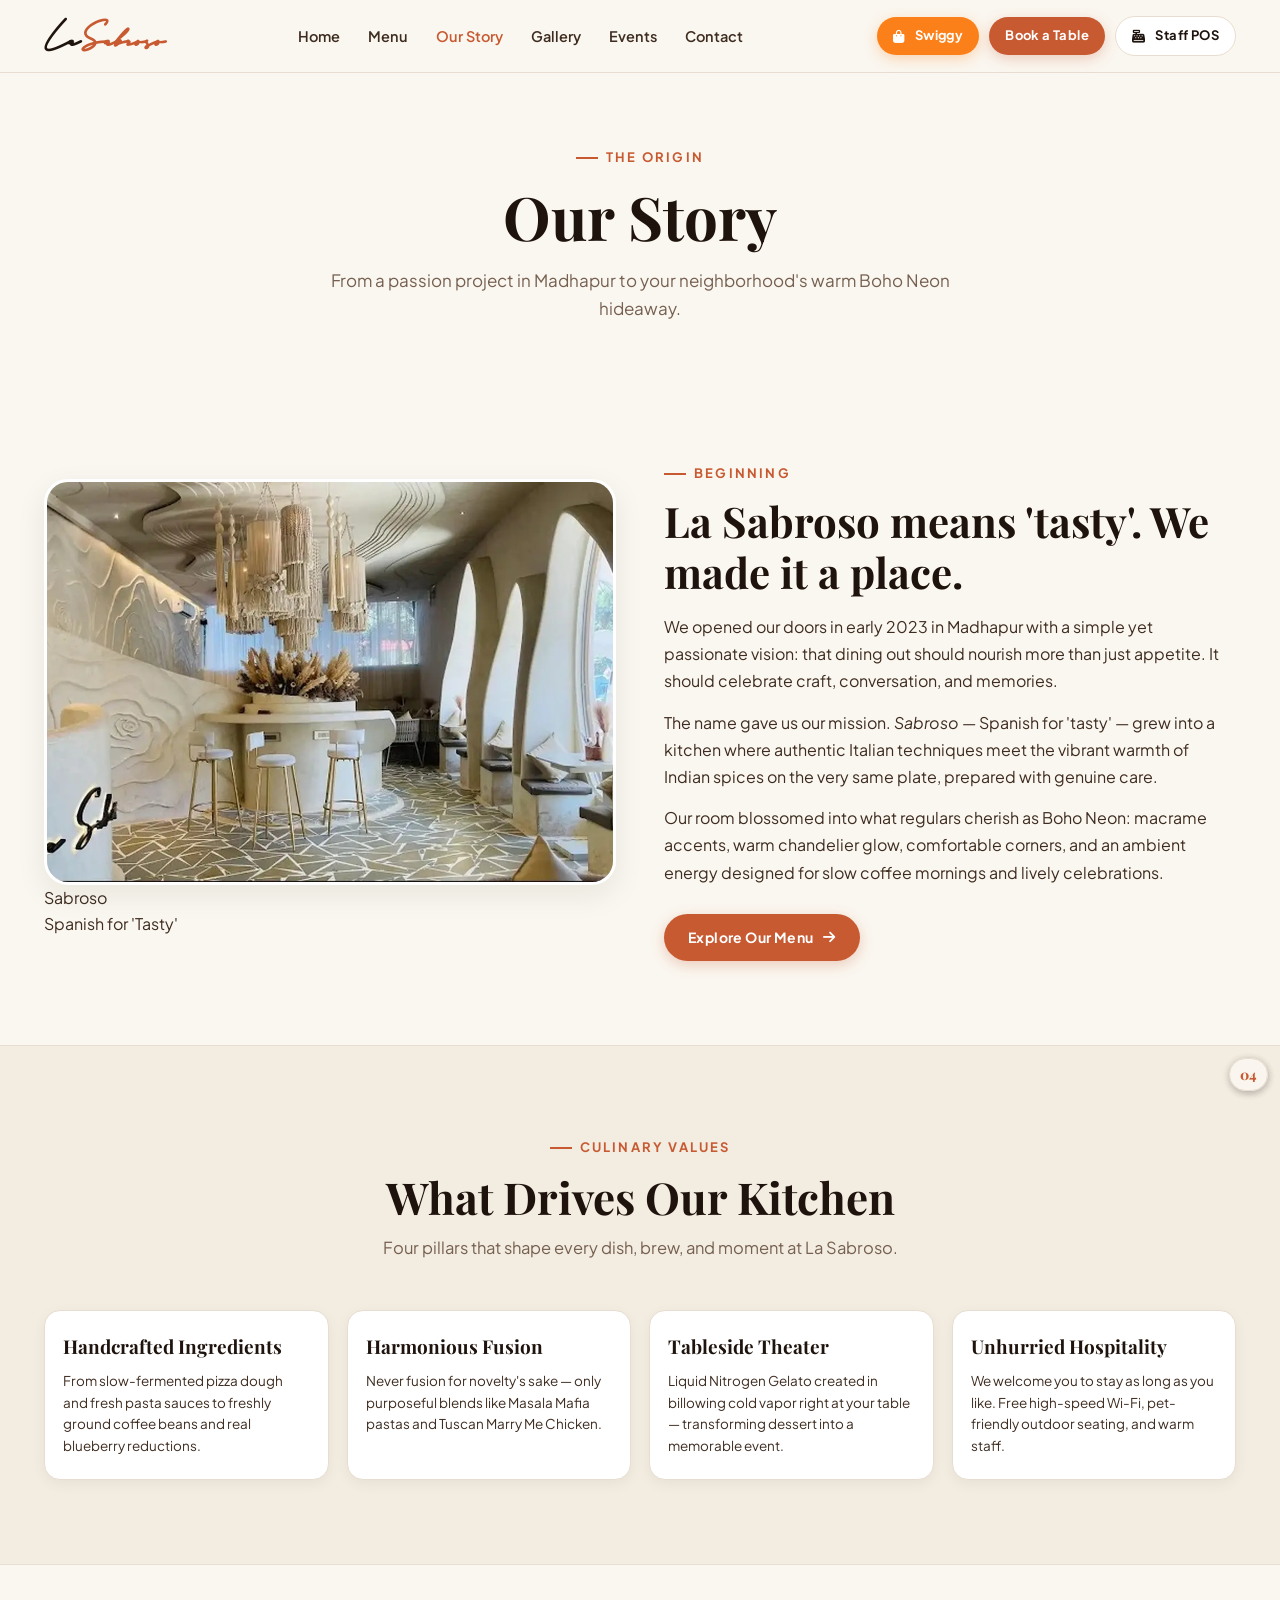
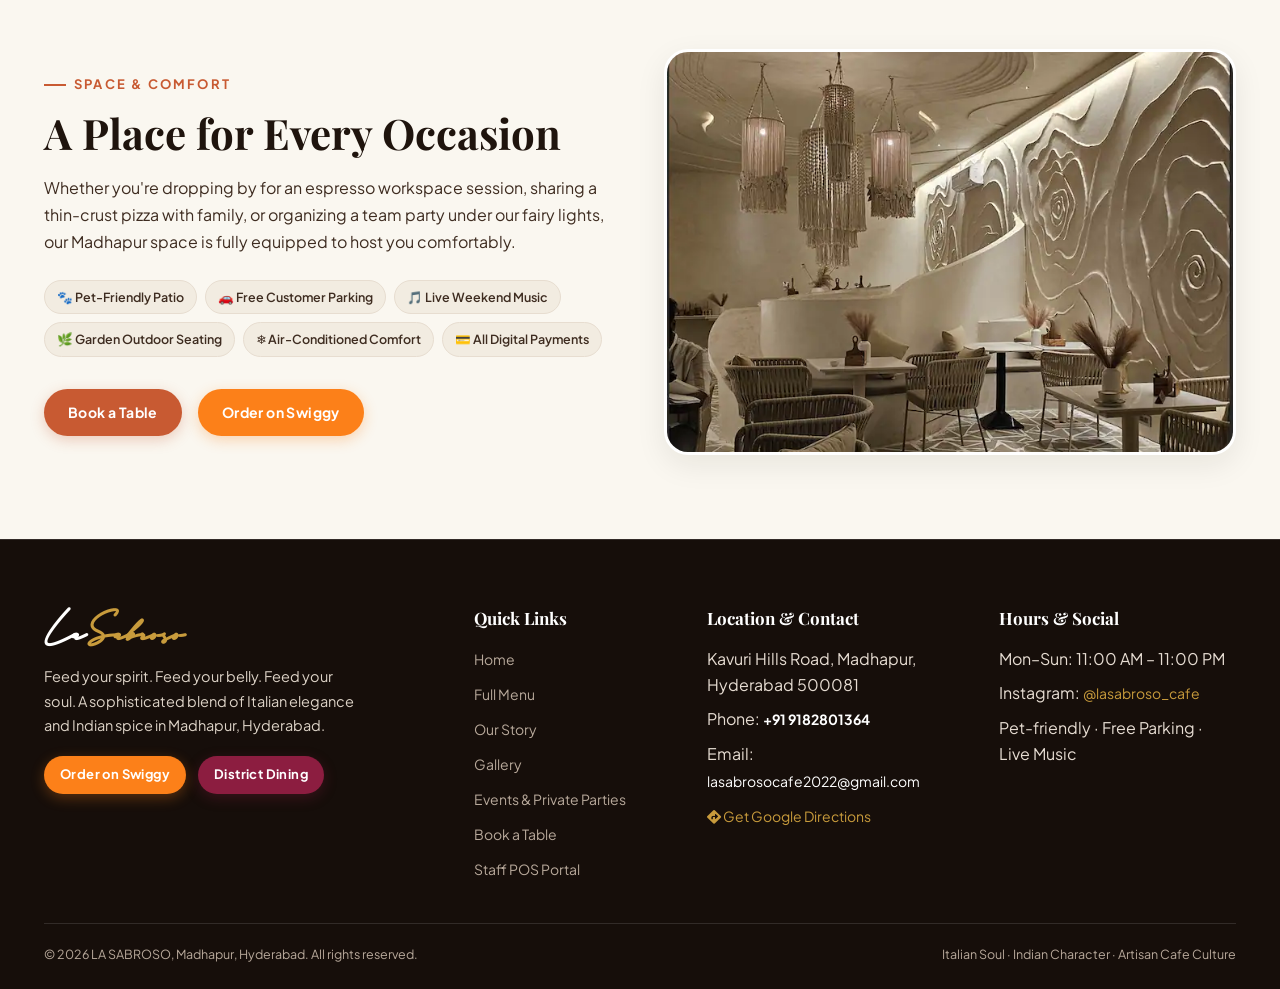
==== commit 166c862b: "feat: add Histerm and Dancing Script brand fonts aligned with lasabroso.srishanth.com design" ====
--- a/about.html
+++ b/about.html
@@ -16,7 +16,7 @@
   <!-- ===== HEADER / NAVIGATION ===== -->
   <nav class="nav">
     <div class="container nav__inner">
-      <a class="nav__logo" href="index.html">LA <span>Sabroso</span></a>
+      <a class="nav__logo font-histerm" href="index.html">La<span>Sabroso</span></a>
       
       <ul class="nav__links">
         <li><a href="index.html">Home</a></li>
@@ -184,7 +184,7 @@
     <div class="container">
       <div class="footer-grid">
         <div>
-          <div class="footer-logo">LA <span>Sabroso</span></div>
+          <div class="footer-logo font-histerm">La<span>Sabroso</span></div>
           <p style="font-size: 14.5px; color: #DDD3C7; max-width: 320px; line-height: 1.7;">Feed your spirit. Feed your belly. Feed your soul. A sophisticated blend of Italian elegance and Indian spice in Madhapur, Hyderabad.</p>
           <div style="margin-top: 18px; display: flex; gap: 12px;">
             <a class="btn btn--swiggy btn-sm" href="https://www.swiggy.com/city/hyderabad/la-sabroso-jubilee-hills-rest1230049" target="_blank" rel="noopener noreferrer">Order on Swiggy</a>
--- a/assets/css/style.css
+++ b/assets/css/style.css
@@ -1,7 +1,28 @@
+/* ==========================================================================
+   Brand & Signature Typography (@font-face matching lasabroso.srishanth.com)
+   ========================================================================== */
+@font-face {
+  font-family: 'Histerm';
+  src: url('../fonts/Histerm.woff2') format('woff2'),
+       url('../fonts/Histerm.ttf') format('truetype'),
+       url('../fonts/Histerm.otf') format('opentype');
+  font-weight: normal;
+  font-style: normal;
+  font-display: swap;
+}
+
+@font-face {
+  font-family: 'Dancing Script Local';
+  src: url('../fonts/DancingScript.ttf') format('truetype');
+  font-weight: 400 700;
+  font-style: normal;
+  font-display: swap;
+}
+
 /* ==========================================================================
    La Sabroso Café — Master Stylesheet (Warm Cozy Luxury Palette & Data-Driven Menu)
    Palette: Warm Ivory, Latte Beige, Soft Sand, Deep Espresso, Muted Terracotta, Antique Gold, Boho Neon
-   Typography: Playfair Display (Serif), Plus Jakarta Sans (Sans), Dancing Script (Script)
+   Typography: Histerm (Logo/Neon), Playfair Display (Serif), Plus Jakarta Sans (Sans), Dancing Script (Script)
    Mobile Optimized: Fluid Typography, Touch Targets >= 44px, Zero Overflow, Responsive Grids
    ========================================================================== */
 
@@ -44,10 +65,12 @@
   --shadow-card: 0 10px 30px rgba(31, 20, 13, 0.08);
   --shadow-hover: 0 14px 40px rgba(31, 20, 13, 0.14);
 
-  /* Typography */
+  /* Typography (Aligned with lasabroso.srishanth.com) */
   --font-serif: 'Playfair Display', Georgia, serif;
+  --font-display: 'Playfair Display', Georgia, serif;
   --font-sans: 'Plus Jakarta Sans', system-ui, -apple-system, sans-serif;
-  --font-script: 'Dancing Script', cursive;
+  --font-script: 'Dancing Script Local', 'Dancing Script', cursive;
+  --font-histerm: 'Histerm', cursive, sans-serif;
 
   /* Radii */
   --r-sm: 8px;
@@ -56,6 +79,29 @@
   --r-pill: 999px;
 
   --max-w: 1240px;
+}
+
+/* ---------- Typography Utilities ---------- */
+.font-histerm {
+  font-family: var(--font-histerm) !important;
+}
+
+.font-script {
+  font-family: var(--font-script) !important;
+}
+
+.font-serif,
+.font-display {
+  font-family: var(--font-serif) !important;
+}
+
+.font-sans {
+  font-family: var(--font-sans) !important;
+}
+
+.neon-css {
+  color: var(--c-neon);
+  text-shadow: 0 0 8px rgba(224, 86, 112, 0.7), 0 0 20px rgba(224, 86, 112, 0.45);
 }
 
 /* ---------- Global Resets ---------- */
@@ -367,20 +413,26 @@
   width: 100%;
 }
 .nav__logo {
-  font-family: var(--font-serif);
-  font-size: clamp(20px, 4.5vw, 24px);
-  font-weight: 800;
-  color: var(--text-dark-primary);
-  letter-spacing: 0.5px;
-  display: flex;
-  align-items: baseline;
-  gap: 4px;
+  font-family: var(--font-histerm);
+  font-size: clamp(30px, 6.5vw, 38px);
+  font-weight: 700;
+  color: var(--text-dark-primary);
+  letter-spacing: -0.5px;
+  display: inline-flex;
+  align-items: center;
+  gap: 2px;
+  line-height: 1;
+  text-decoration: none;
+  transition: transform 0.2s ease, opacity 0.2s ease;
+}
+.nav__logo:hover {
+  transform: scale(1.03);
 }
 .nav__logo span {
-  font-family: var(--font-script);
+  font-family: var(--font-histerm);
   color: var(--c-terracotta);
-  font-size: clamp(26px, 5.5vw, 32px);
-  font-weight: 700;
+  font-size: inherit;
+  font-weight: inherit;
 }
 .nav__links {
   display: flex;
@@ -1522,16 +1574,22 @@
   }
 }
 .footer-logo {
-  font-family: var(--font-serif);
-  font-size: 26px;
-  font-weight: 800;
+  font-family: var(--font-histerm);
+  font-size: clamp(34px, 6.5vw, 44px);
+  font-weight: 700;
   color: #FFFFFF;
   margin-bottom: 12px;
+  letter-spacing: -0.5px;
+  line-height: 1.1;
+  display: inline-flex;
+  align-items: center;
+  gap: 2px;
 }
 .footer-logo span {
-  font-family: var(--font-script);
+  font-family: var(--font-histerm);
   color: var(--c-gold);
-  font-size: 34px;
+  font-size: inherit;
+  font-weight: inherit;
 }
 .footer h4 {
   font-family: var(--font-serif);
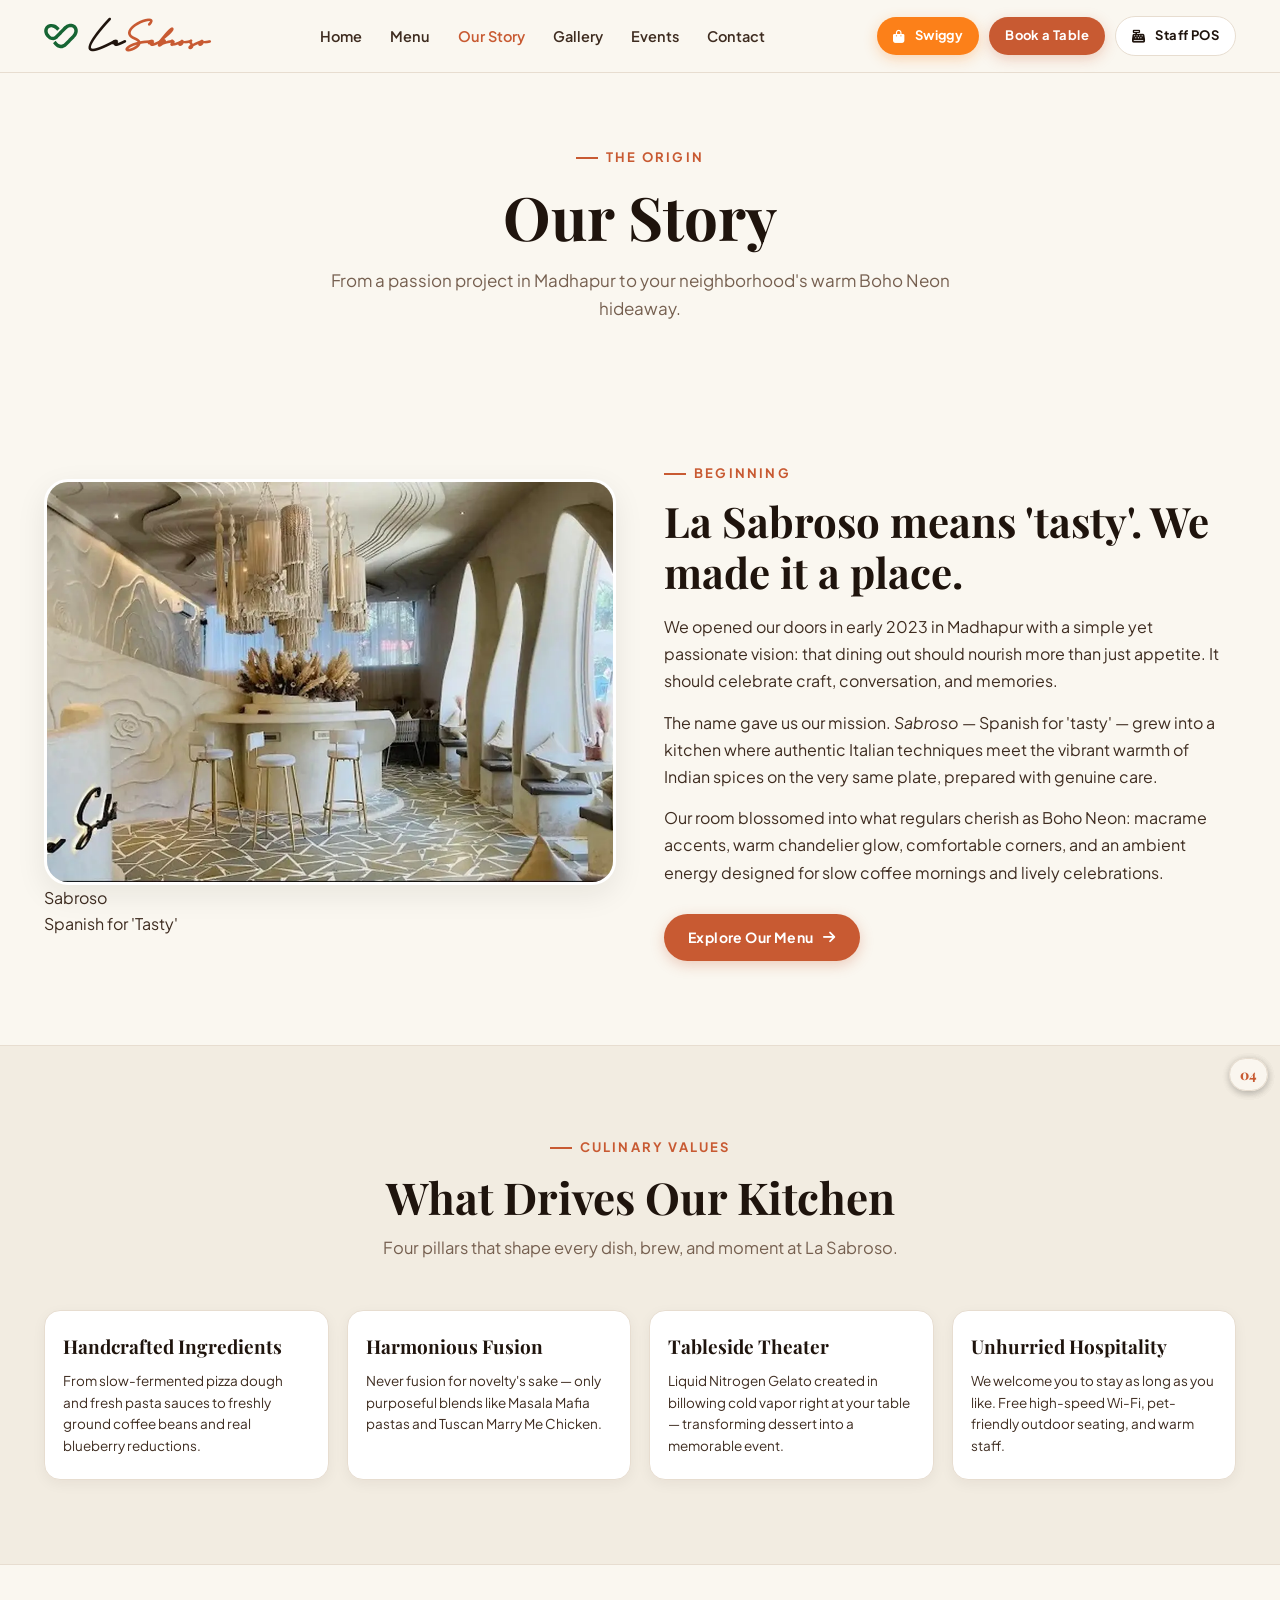
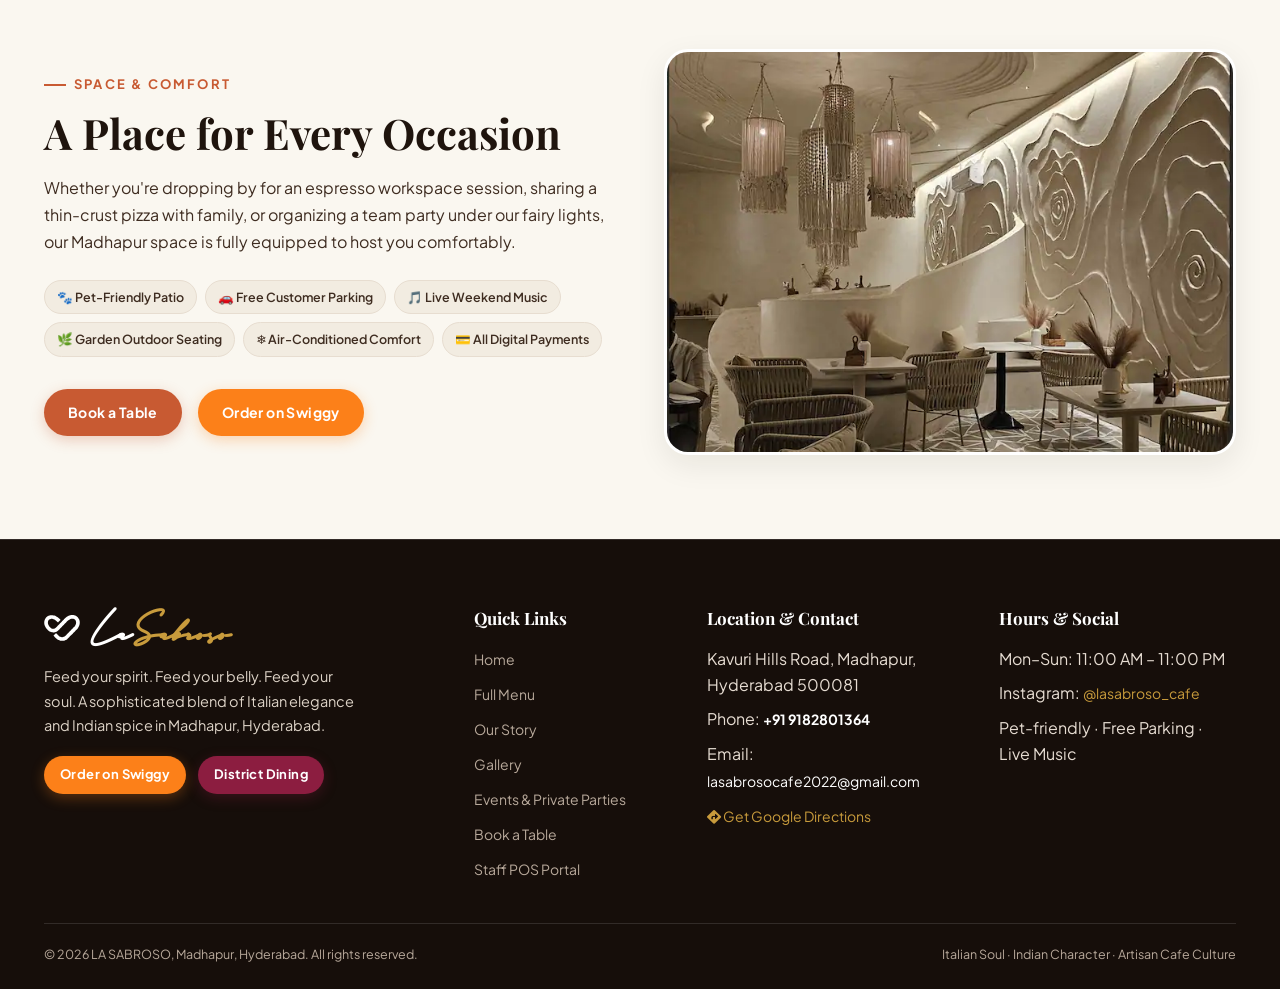
==== commit b36035e0: "feat: add official brand logo SVG emblem preceding LaSabroso cafe name across site navbar, footer, a" ====
--- a/about.html
+++ b/about.html
@@ -16,7 +16,7 @@
   <!-- ===== HEADER / NAVIGATION ===== -->
   <nav class="nav">
     <div class="container nav__inner">
-      <a class="nav__logo font-histerm" href="index.html">La<span>Sabroso</span></a>
+      <a class="nav__logo font-histerm" href="index.html"><img class="nav__logo-icon" src="assets/img/logo.svg" alt="La Sabroso Logo">La<span>Sabroso</span></a>
       
       <ul class="nav__links">
         <li><a href="index.html">Home</a></li>
@@ -184,7 +184,7 @@
     <div class="container">
       <div class="footer-grid">
         <div>
-          <div class="footer-logo font-histerm">La<span>Sabroso</span></div>
+          <div class="footer-logo font-histerm"><img class="footer-logo-icon" src="assets/img/logo.svg" alt="La Sabroso Logo">La<span>Sabroso</span></div>
           <p style="font-size: 14.5px; color: #DDD3C7; max-width: 320px; line-height: 1.7;">Feed your spirit. Feed your belly. Feed your soul. A sophisticated blend of Italian elegance and Indian spice in Madhapur, Hyderabad.</p>
           <div style="margin-top: 18px; display: flex; gap: 12px;">
             <a class="btn btn--swiggy btn-sm" href="https://www.swiggy.com/city/hyderabad/la-sabroso-jubilee-hills-rest1230049" target="_blank" rel="noopener noreferrer">Order on Swiggy</a>
--- a/assets/css/style.css
+++ b/assets/css/style.css
@@ -433,6 +433,18 @@
   color: var(--c-terracotta);
   font-size: inherit;
   font-weight: inherit;
+}
+.nav__logo-icon {
+  height: 34px;
+  width: auto;
+  margin-right: 8px;
+  display: inline-block;
+  vertical-align: middle;
+  flex-shrink: 0;
+  transition: transform 0.25s ease;
+}
+.nav__logo:hover .nav__logo-icon {
+  transform: rotate(-6deg) scale(1.08);
 }
 .nav__links {
   display: flex;
@@ -1393,6 +1405,215 @@
   }
 }
 
+/* ---------- Enhanced Gallery Layout & Filter Tabs ---------- */
+.gallery-filters {
+  display: flex;
+  justify-content: center;
+  gap: 12px;
+  margin-bottom: 40px;
+  flex-wrap: wrap;
+}
+.gallery-filter-btn {
+  background: rgba(44, 24, 16, 0.05);
+  border: 1px solid rgba(44, 24, 16, 0.15);
+  color: var(--text-dark-muted);
+  padding: 10px 22px;
+  border-radius: 9999px;
+  font-size: 14.5px;
+  font-weight: 600;
+  cursor: pointer;
+  transition: all 0.25s ease;
+  font-family: inherit;
+}
+.gallery-filter-btn:hover {
+  background: rgba(200, 90, 50, 0.1);
+  color: var(--c-terracotta);
+  border-color: var(--c-terracotta);
+}
+.gallery-filter-btn.active {
+  background: var(--c-terracotta);
+  color: #FFFFFF;
+  border-color: var(--c-terracotta);
+  box-shadow: 0 4px 14px rgba(200, 90, 50, 0.28);
+}
+.gallery-filter-btn .count {
+  font-size: 12px;
+  opacity: 0.85;
+  margin-left: 4px;
+}
+
+.gallery-subhead {
+  margin-bottom: 24px;
+  margin-top: 10px;
+}
+.gallery-subhead h2 {
+  font-family: 'Playfair Display', serif;
+  font-size: clamp(24px, 3vw, 32px);
+  color: var(--text-dark-primary);
+  margin-bottom: 6px;
+}
+.gallery-subhead p {
+  color: var(--text-dark-muted);
+  font-size: 15px;
+  margin: 0;
+  max-width: 680px;
+}
+
+.gallery-grid-clean {
+  display: grid;
+  grid-template-columns: repeat(3, 1fr);
+  gap: 20px;
+  margin-bottom: 50px;
+}
+@media (max-width: 900px) {
+  .gallery-grid-clean {
+    grid-template-columns: repeat(2, 1fr);
+    gap: 16px;
+    margin-bottom: 40px;
+  }
+}
+@media (max-width: 640px) {
+  .gallery-filters {
+    justify-content: flex-start;
+    overflow-x: auto;
+    -webkit-overflow-scrolling: touch;
+    flex-wrap: nowrap;
+    padding: 0 4px 10px;
+    margin-bottom: 26px;
+    scrollbar-width: none;
+  }
+  .gallery-filters::-webkit-scrollbar {
+    display: none;
+  }
+  .gallery-filter-btn {
+    flex-shrink: 0;
+    padding: 8px 16px;
+    font-size: 13.5px;
+  }
+  .gallery-grid-clean {
+    grid-template-columns: repeat(2, 1fr);
+    gap: 10px;
+    margin-bottom: 32px;
+  }
+  .gallery-subhead {
+    margin-bottom: 16px;
+  }
+  .gallery-subhead h2 {
+    font-size: 22px;
+  }
+  .gallery-subhead p {
+    font-size: 13.5px;
+  }
+}
+
+.gallery-card {
+  position: relative;
+  border-radius: var(--r-card);
+  overflow: hidden;
+  background: #181512;
+  border: 1px solid rgba(212, 175, 55, 0.15);
+  box-shadow: 0 6px 20px rgba(0, 0, 0, 0.08);
+  cursor: pointer;
+  transition: transform 0.35s ease, box-shadow 0.35s ease, border-color 0.35s ease;
+}
+.gallery-card:hover {
+  transform: translateY(-5px);
+  box-shadow: 0 14px 32px rgba(200, 90, 50, 0.18);
+  border-color: rgba(200, 90, 50, 0.4);
+}
+.gallery-card img {
+  width: 100%;
+  height: 270px;
+  object-fit: cover;
+  display: block;
+  transition: transform 0.5s cubic-bezier(0.2, 0, 0.2, 1);
+}
+.gallery-card:hover img {
+  transform: scale(1.06);
+}
+.gallery-card__overlay {
+  position: absolute;
+  inset: 0;
+  background: linear-gradient(to top, rgba(16, 12, 10, 0.94) 0%, rgba(16, 12, 10, 0.45) 45%, transparent 70%);
+  opacity: 0;
+  display: flex;
+  flex-direction: column;
+  justify-content: flex-end;
+  padding: 20px;
+  transition: opacity 0.3s ease;
+}
+.gallery-card:hover .gallery-card__overlay,
+.gallery-card:focus-visible .gallery-card__overlay {
+  opacity: 1;
+}
+.gallery-card__tag {
+  display: inline-block;
+  align-self: flex-start;
+  background: rgba(212, 175, 55, 0.22);
+  color: var(--c-gold);
+  font-size: 11px;
+  font-weight: 700;
+  text-transform: uppercase;
+  letter-spacing: 1px;
+  padding: 3px 8px;
+  border-radius: 4px;
+  margin-bottom: 8px;
+  border: 1px solid rgba(212, 175, 55, 0.4);
+}
+.gallery-card__title {
+  color: #FFFFFF;
+  font-size: 16.5px;
+  font-weight: 700;
+  margin-bottom: 4px;
+  line-height: 1.3;
+}
+.gallery-card__desc {
+  color: #DDD3C7;
+  font-size: 13px;
+  line-height: 1.45;
+  margin: 0;
+}
+
+@media (max-width: 640px) {
+  .gallery-card {
+    border-radius: 12px;
+  }
+  .gallery-card img {
+    height: 180px;
+  }
+  .gallery-card__overlay {
+    opacity: 1;
+    background: linear-gradient(to top, rgba(16, 12, 10, 0.90) 0%, rgba(16, 12, 10, 0.22) 42%, transparent 68%);
+    padding: 10px 12px;
+  }
+  .gallery-card__tag {
+    font-size: 9px;
+    padding: 2px 6px;
+    margin-bottom: 3px;
+    letter-spacing: 0.5px;
+  }
+  .gallery-card__title {
+    font-size: 13px;
+    line-height: 1.25;
+    margin-bottom: 0;
+    display: -webkit-box;
+    -webkit-line-clamp: 2;
+    -webkit-box-orient: vertical;
+    overflow: hidden;
+  }
+  .gallery-card__desc {
+    display: none;
+  }
+  .gallery-card:last-child:nth-child(odd) {
+    grid-column: span 2;
+  }
+  .gallery-card:last-child:nth-child(odd) img {
+    height: 160px;
+  }
+}
+
+
+
 /* ---------- Events Card ---------- */
 .events-card {
   position: relative;
@@ -1590,6 +1811,19 @@
   color: var(--c-gold);
   font-size: inherit;
   font-weight: inherit;
+}
+.footer-logo-icon {
+  height: 36px;
+  width: auto;
+  margin-right: 8px;
+  display: inline-block;
+  vertical-align: middle;
+  flex-shrink: 0;
+  filter: brightness(0) invert(1);
+  transition: transform 0.25s ease;
+}
+.footer-logo:hover .footer-logo-icon {
+  transform: rotate(-6deg) scale(1.08);
 }
 .footer h4 {
   font-family: var(--font-serif);
@@ -1737,4 +1971,15 @@
 @media (max-width: 540px) {
   .lightbox__prev { left: 8px; }
   .lightbox__next { right: 8px; }
+}
+
+@media (max-width: 768px) {
+  .nav__logo-icon {
+    height: 28px;
+    margin-right: 6px;
+  }
+  .footer-logo-icon {
+    height: 30px;
+    margin-right: 6px;
+  }
 }
